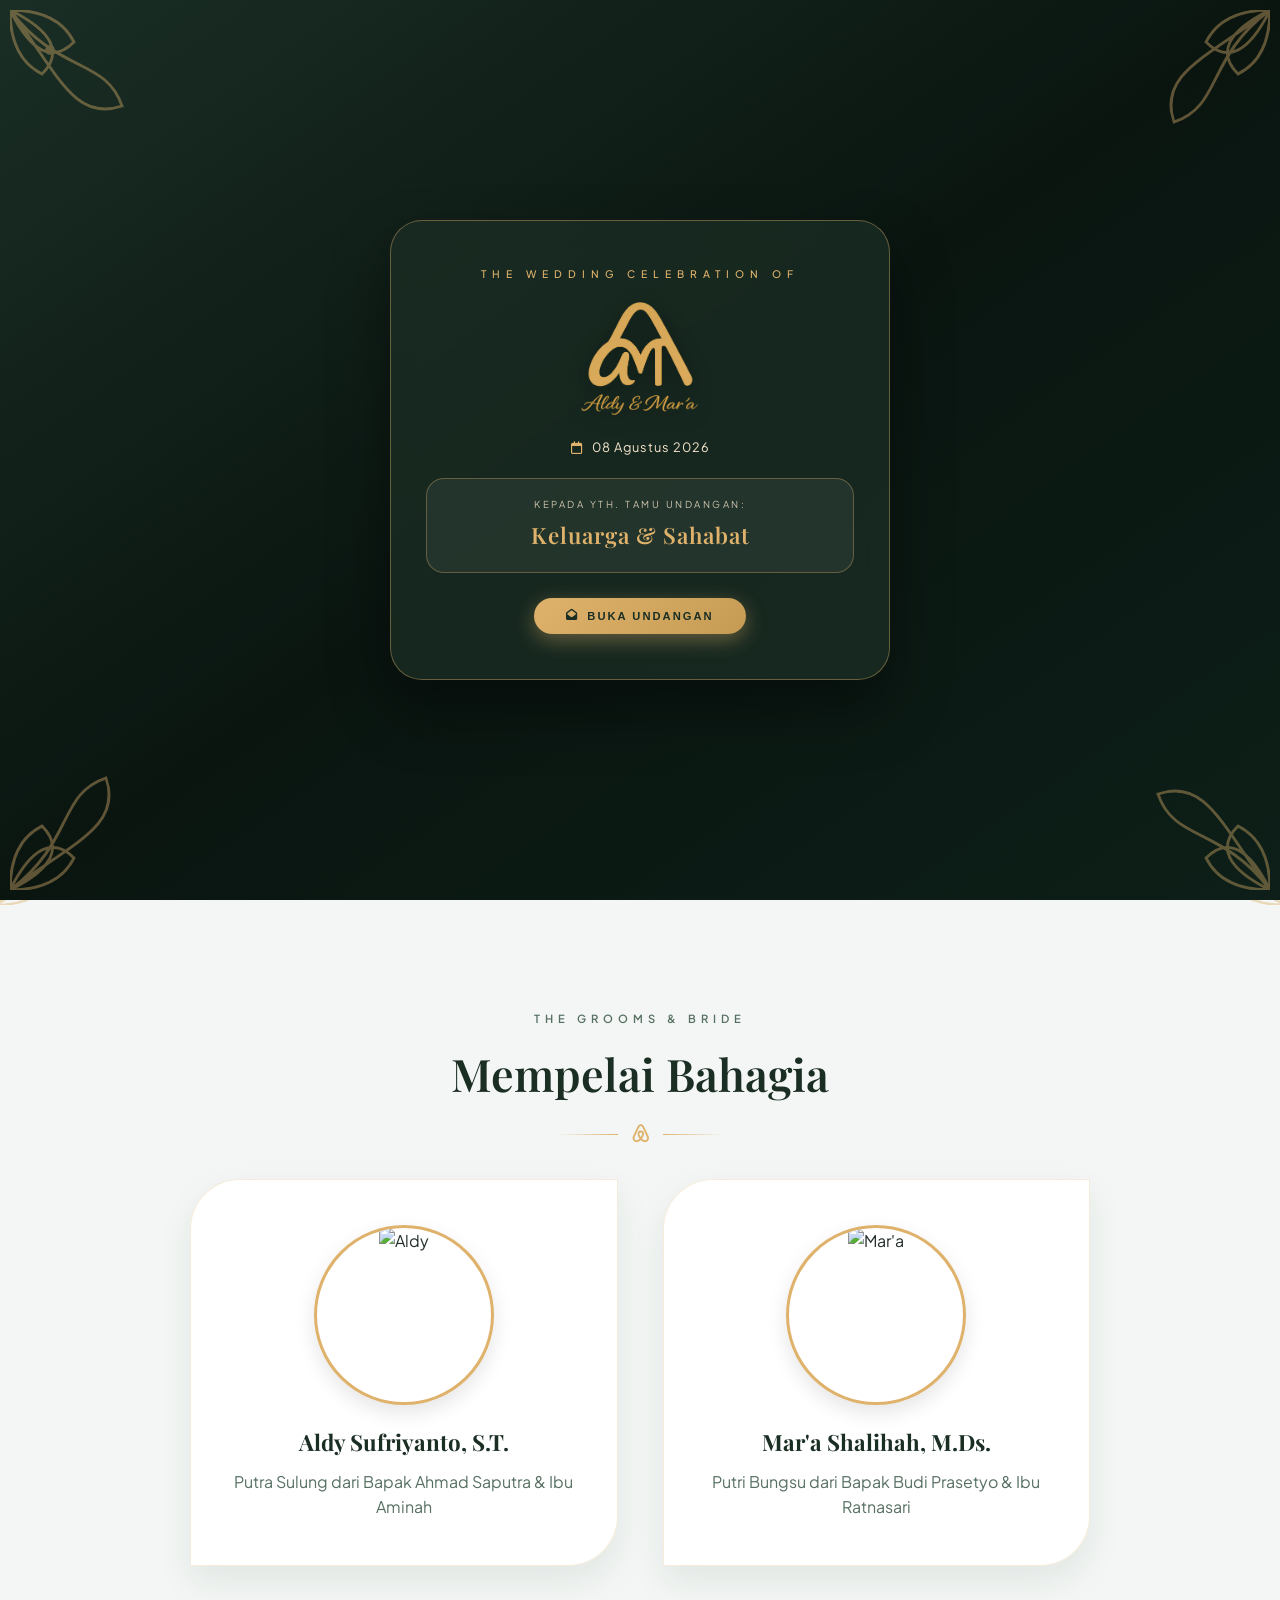
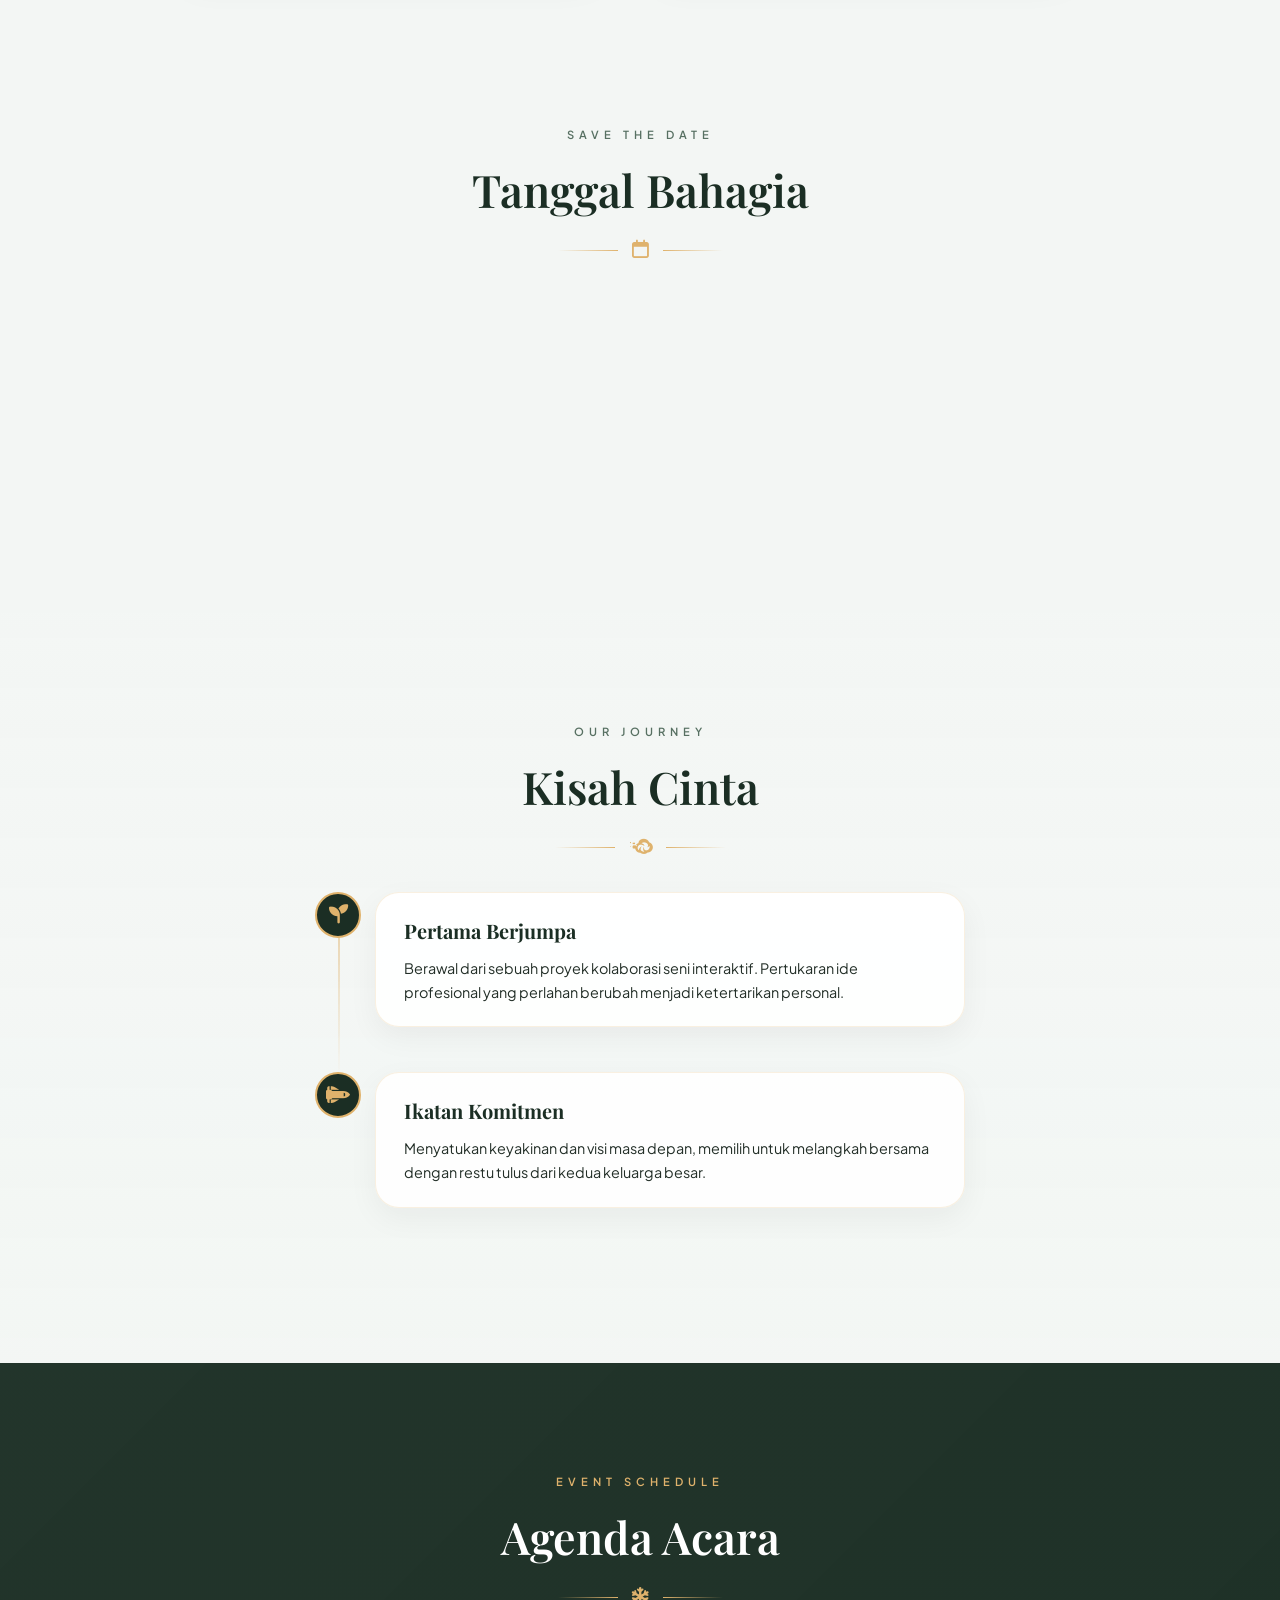
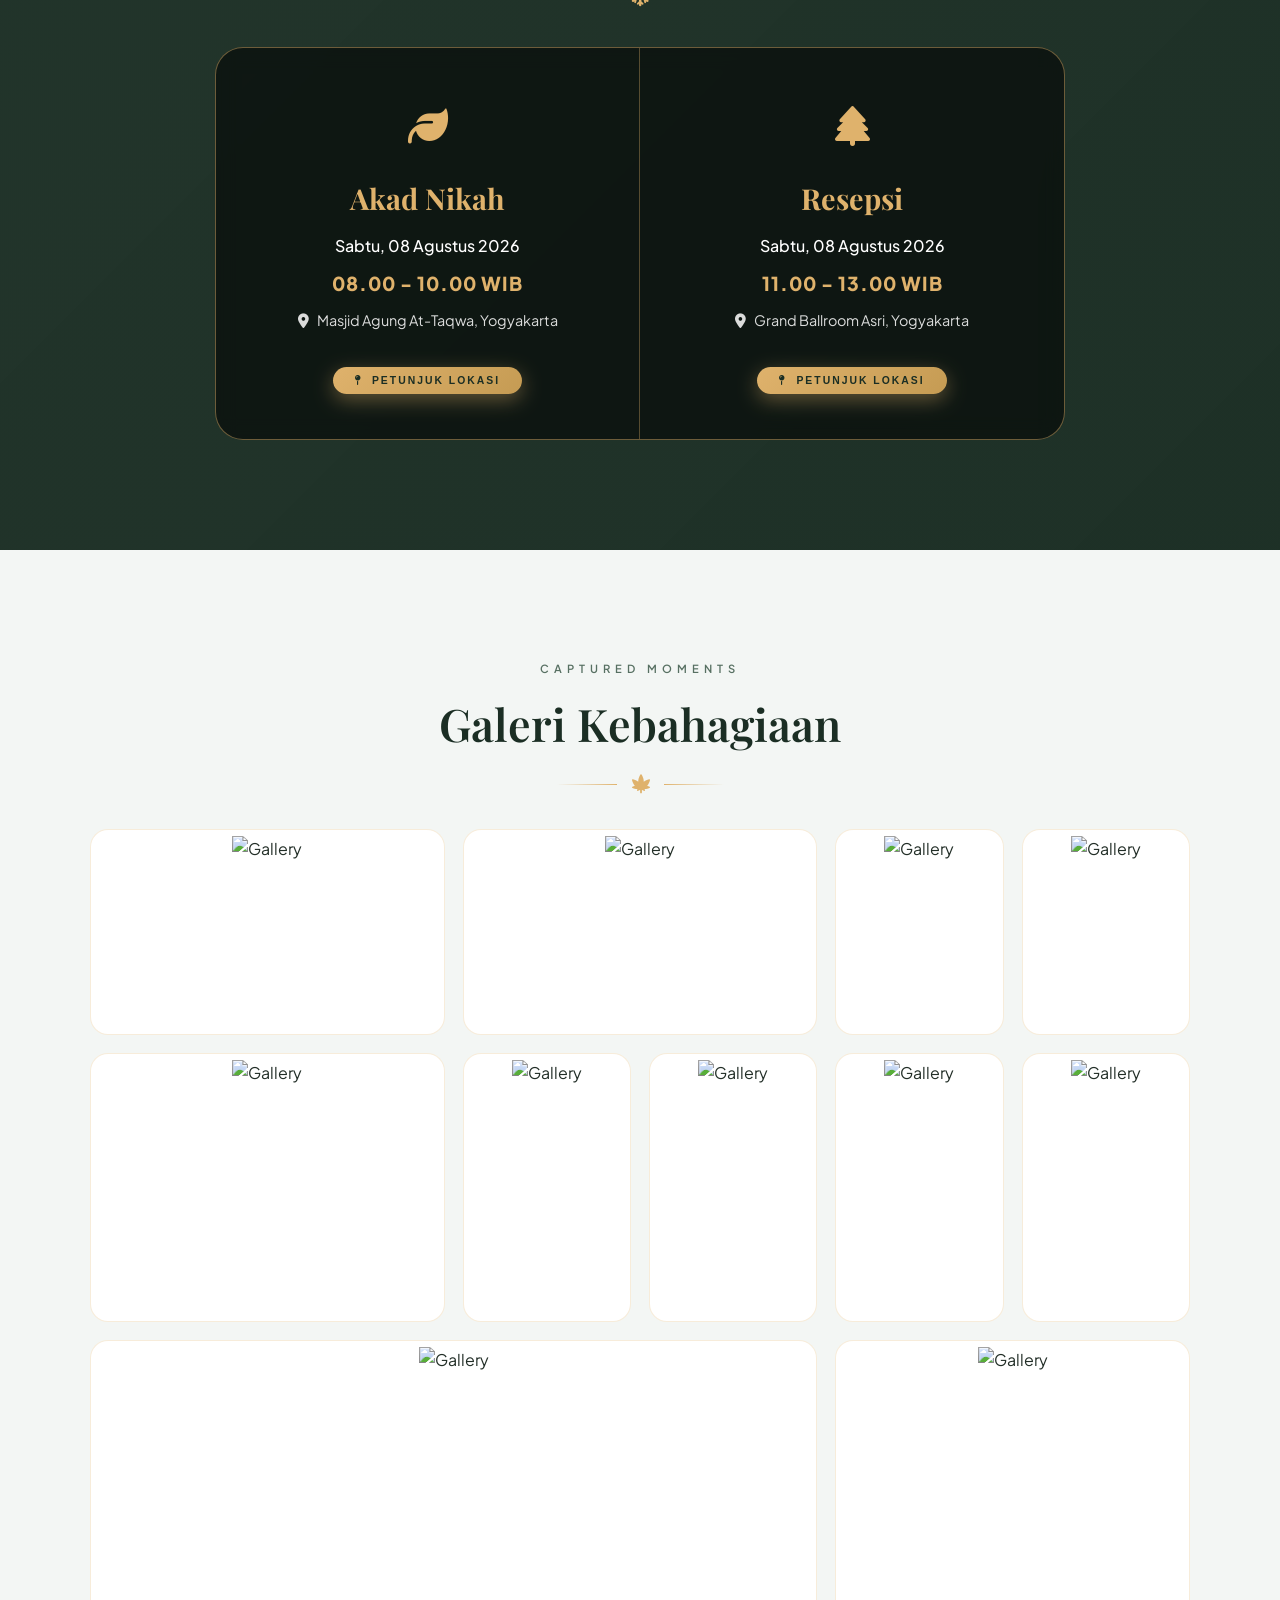
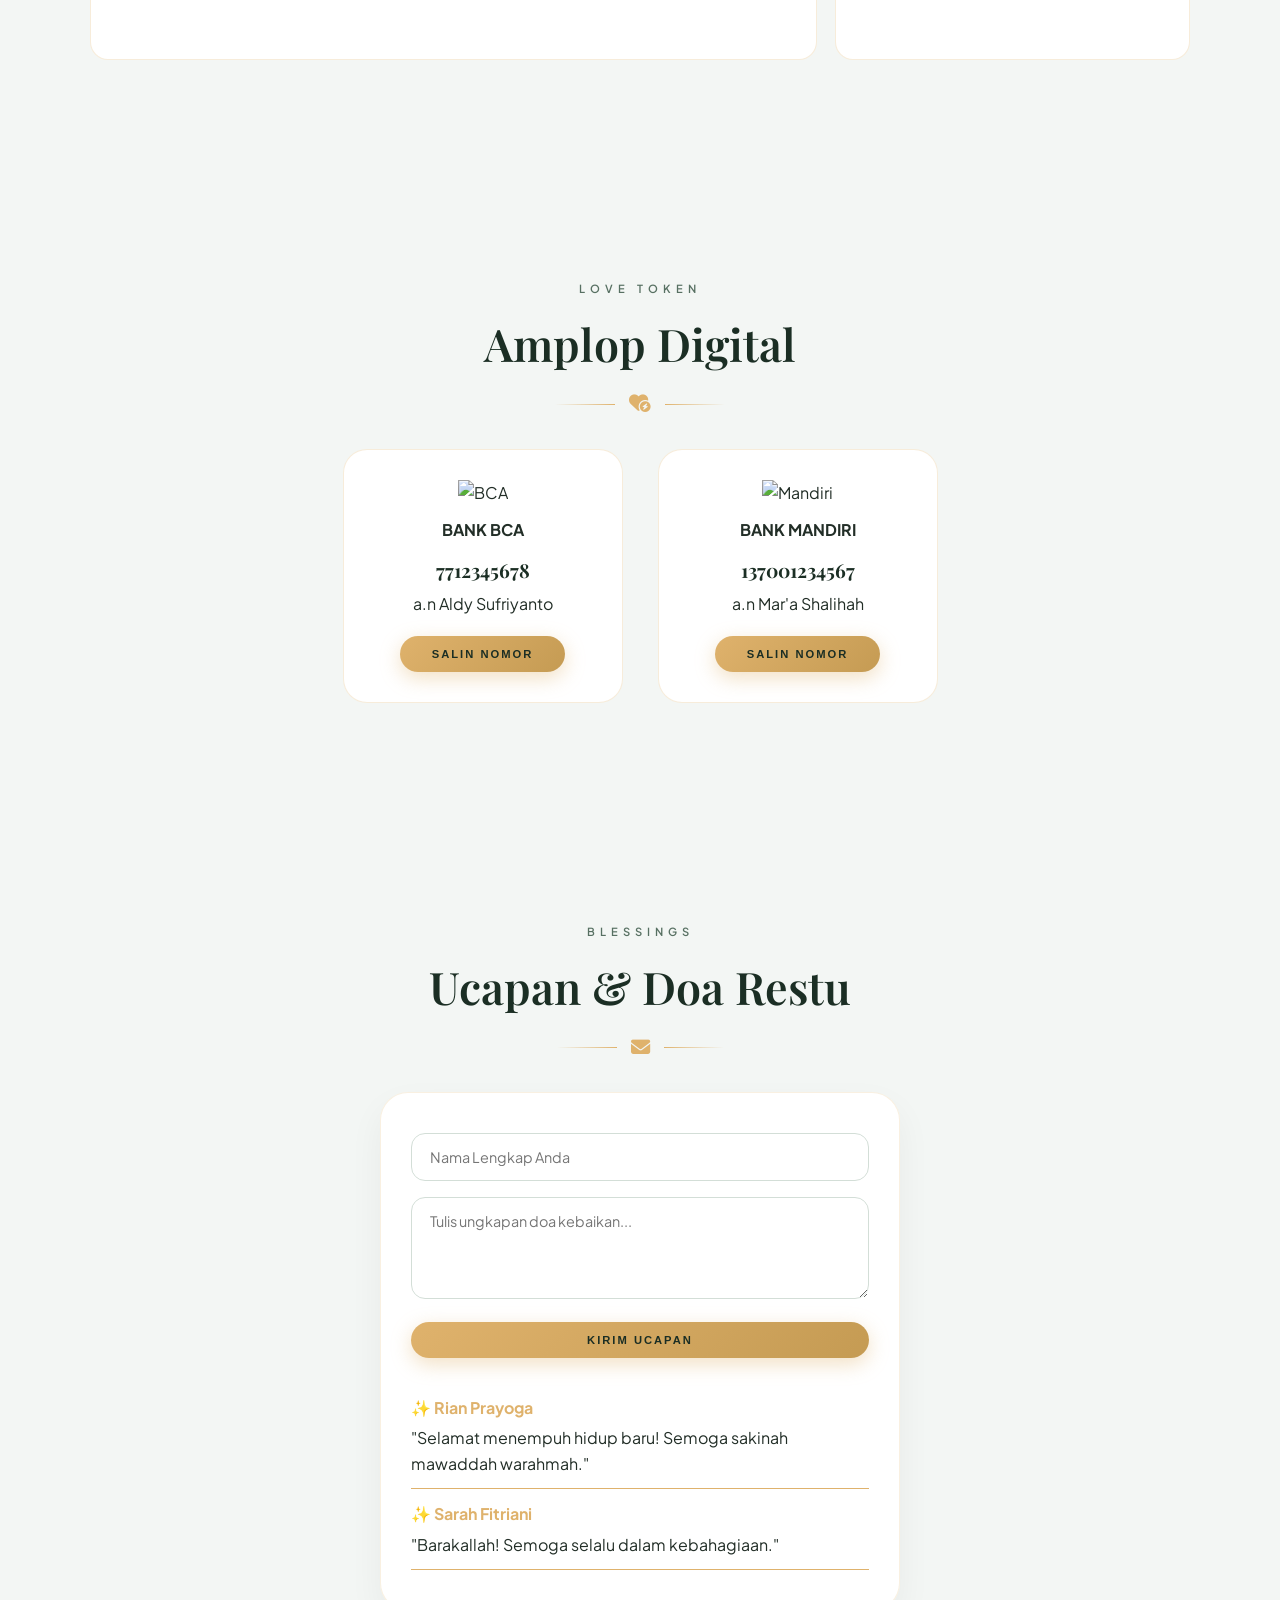
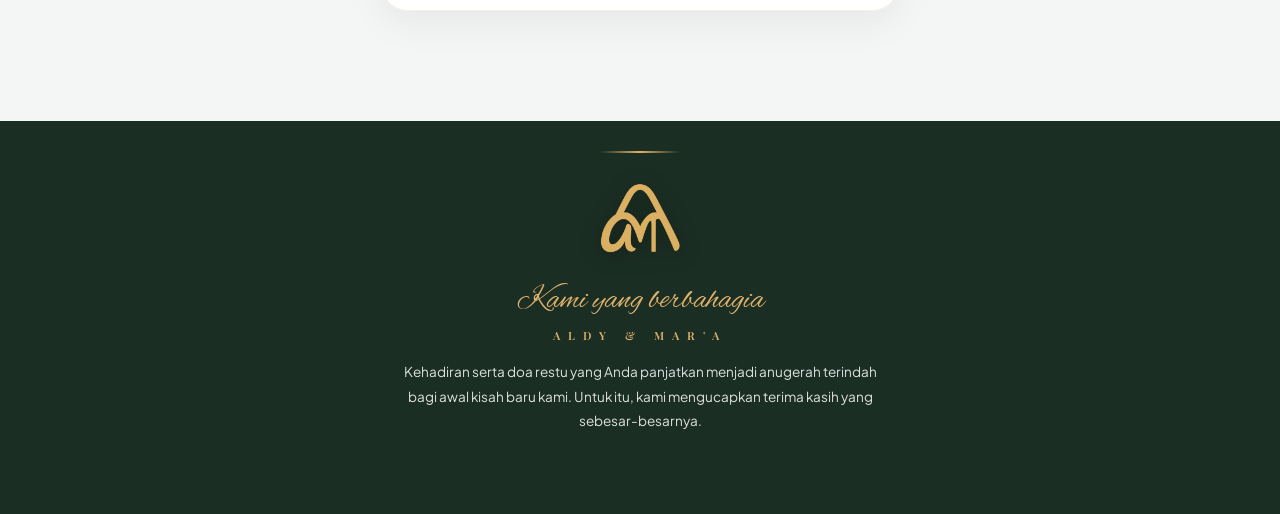
==== index copy.html @ d82b741b "update preloader" ====
<!DOCTYPE html>
<html lang="id">

<head>
    <meta charset="UTF-8">
    <meta name="viewport" content="width=device-width, initial-scale=1.0, viewport-fit=cover">
    <title>The Wedding of Aldy & Mar'a</title>

    <link rel="preconnect" href="https://fonts.googleapis.com">
    <link rel="preconnect" href="https://fonts.gstatic.com" crossorigin>
    <link
        href="https://fonts.googleapis.com/css2?family=Alex+Brush&family=Plus+Jakarta+Sans:wght@300;400;500;600;700&family=Playfair+Display:ital,wght@0,400;0,500;0,600;0,700;1,400&display=swap"
        rel="stylesheet">

    <link rel="stylesheet" href="https://cdnjs.cloudflare.com/ajax/libs/font-awesome/6.4.0/css/all.min.css">
    <link href="https://unpkg.com/aos@2.3.1/dist/aos.css" rel="stylesheet">

    <link href="./styles.css" rel="stylesheet">
</head>

<body class="locked">
    <div id="scrollBar"></div>

    <!-- Floral Corners -->
    <svg class="floral-corner fc-top-left" viewBox="0 0 100 100" fill="none">
        <path d="M0,0 Q30,0 40,20 Q20,40 0,0 M0,0 Q0,30 20,40 Q40,20 0,0 M0,0 C30,40 60,30 70,60 C40,70 30,40 0,0" stroke="#dfb26c" stroke-width="1.5" fill="none"/>
        <circle cx="25" cy="25" r="3" fill="#dfb26c"/>
    </svg>
    <svg class="floral-corner fc-top-right" viewBox="0 0 100 100" fill="none">
        <path d="M0,0 Q30,0 40,20 Q20,40 0,0 M0,0 Q0,30 20,40 Q40,20 0,0 M0,0 C30,40 60,30 70,60 C40,70 30,40 0,0" stroke="#dfb26c" stroke-width="1.5" fill="none"/>
    </svg>
    <svg class="floral-corner fc-bottom-left" viewBox="0 0 100 100" fill="none">
        <path d="M0,0 Q30,0 40,20 Q20,40 0,0 M0,0 Q0,30 20,40 Q40,20 0,0 M0,0 C30,40 60,30 70,60 C40,70 30,40 0,0" stroke="#dfb26c" stroke-width="1.5" fill="none"/>
    </svg>
    <svg class="floral-corner fc-bottom-right" viewBox="0 0 100 100" fill="none">
        <path d="M0,0 Q30,0 40,20 Q20,40 0,0 M0,0 Q0,30 20,40 Q40,20 0,0 M0,0 C30,40 60,30 70,60 C40,70 30,40 0,0" stroke="#dfb26c" stroke-width="1.5" fill="none"/>
    </svg>

    <!-- Kupu-kupu terbang - DIPERBANYAK -->
    <div class="butterfly-container">
        <div class="butterfly"><div class="wing wing-left"></div><div class="wing wing-right"></div></div>
    </div>
    <div class="butterfly-container bf-variant-2">
        <div class="butterfly"><div class="wing wing-left"></div><div class="wing wing-right"></div></div>
    </div>
    <div class="butterfly-container bf-variant-3">
        <div class="butterfly"><div class="wing wing-left"></div><div class="wing wing-right"></div></div>
    </div>
    <div class="butterfly-container bf-variant-4">
        <div class="butterfly"><div class="wing wing-left"></div><div class="wing wing-right"></div></div>
    </div>
    <div class="butterfly-container bf-variant-5">
        <div class="butterfly"><div class="wing wing-left"></div><div class="wing wing-right"></div></div>
    </div>
    <div class="butterfly-container bf-variant-6">
        <div class="butterfly"><div class="wing wing-left"></div><div class="wing wing-right"></div></div>
    </div>
    <div class="butterfly-container bf-variant-7">
        <div class="butterfly"><div class="wing wing-left"></div><div class="wing wing-right"></div></div>
    </div>
    <div class="butterfly-container bf-variant-8">
        <div class="butterfly"><div class="wing wing-left"></div><div class="wing wing-right"></div></div>
    </div>

    <!-- COVER -->
        <!-- COVER UNDANGAN -->
    <div class="cover-wrapper" id="siteCover">
        <!-- Ornamen sudut -->
        <svg class="floral-corner-cover fc-cover-top-left" viewBox="0 0 100 100" fill="none">
            <path d="M0,0 Q30,0 40,20 Q20,40 0,0 M0,0 Q0,30 20,40 Q40,20 0,0 M0,0 C30,40 60,30 70,60 C40,70 30,40 0,0" stroke="#dfb26c" stroke-width="1.8" fill="none"/>
            <circle cx="25" cy="25" r="3" fill="#dfb26c"/>
        </svg>
        <svg class="floral-corner-cover fc-cover-top-right" viewBox="0 0 100 100" fill="none">
            <path d="M0,0 Q30,0 40,20 Q20,40 0,0 M0,0 Q0,30 20,40 Q40,20 0,0 M0,0 C30,40 60,30 70,60 C40,70 30,40 0,0" stroke="#dfb26c" stroke-width="1.8" fill="none"/>
        </svg>
        <svg class="floral-corner-cover fc-cover-bottom-left" viewBox="0 0 100 100" fill="none">
            <path d="M0,0 Q30,0 40,20 Q20,40 0,0 M0,0 Q0,30 20,40 Q40,20 0,0 M0,0 C30,40 60,30 70,60 C40,70 30,40 0,0" stroke="#dfb26c" stroke-width="1.8" fill="none"/>
        </svg>
        <svg class="floral-corner-cover fc-cover-bottom-right" viewBox="0 0 100 100" fill="none">
            <path d="M0,0 Q30,0 40,20 Q20,40 0,0 M0,0 Q0,30 20,40 Q40,20 0,0 M0,0 C30,40 60,30 70,60 C40,70 30,40 0,0" stroke="#dfb26c" stroke-width="1.8" fill="none"/>
        </svg>

        <div class="cover-inner">
            <div class="shooting-stars" id="shootingStars"></div>
            
            <div class="cover-label">The Wedding Celebration Of</div>
            
            <!-- LOGO -->
            <div class="cover-logo">
                <img src="./logo-name.png" alt="Logo" onerror="this.style.display='none'">
            </div>
            
            <div class="cover-date-info">
                <span><i class="fa-regular fa-calendar"></i> 08 Agustus 2026</span>
            </div>
            
            <div class="guest-box">
                <div class="guest-label">Kepada Yth. Tamu Undangan:</div>
                <div class="guest-name" id="lblNamaTamu">Nama Tamu</div>
            </div>
            
            <button class="btn-luxury" onclick="openInvitation()">
                <i class="fa-solid fa-envelope-open"></i> Buka Undangan
            </button>
        </div>
    </div>

    <!-- Audio & Scroll -->
    <audio id="bgAudioLoop" loop><source src="./song2.mp3" type="audio/mpeg"></audio>
    <div class="audio-player-widget" id="audioBtn" onclick="toggleAudioState()"><i class="fa-solid fa-play"></i></div>
    <div class="scroll-top-btn" id="scrollToTopBtn" onclick="window.scrollTo({ top: 0, behavior: 'smooth' })"><i class="fa-solid fa-arrow-up"></i></div>

    <!-- Sticky Nav -->
    <div class="sticky-nav" id="stickyNav">
        <button class="nav-btn" onclick="scrollToSection('.section-couple')"><i class="fa-solid fa-heart"></i> <span>Mempelai</span></button>
        <button class="nav-btn" onclick="scrollToSection('.section-event')"><i class="fa-solid fa-calendar"></i> <span>Acara</span></button>
        <button class="nav-btn" onclick="scrollToSection('.editorial-gallery')"><i class="fa-solid fa-camera"></i> <span>Galeri</span></button>
        <button class="nav-btn" onclick="scrollToSection('.flex-kado')"><i class="fa-solid fa-gift"></i> <span>Hadiah</span></button>
        <button class="nav-btn" onclick="scrollToSection('.input-group')"><i class="fa-solid fa-comment"></i> <span>Ucapan</span></button>
    </div>

    <!-- INTRO SECTION -->
    <section class="section-intro">
        <i class="fa-solid fa-leaf botanical-leaf-float" style="top: 15%; left: 5%;"></i>
        <i class="fa-solid fa-seedling botanical-leaf-float" style="top: 70%; right: 8%; animation-delay: 3s;"></i>
        <div class="section-content-wrap">
            <p class="heading-sub" style="color: var(--gold-light);">بِسْمِ اللَّهِ الرَّحْمَٰنِ الرَّحِيمِ</p>
            <h2 class="heading-title" style="font-family: 'Alex Brush', cursive; font-size: clamp(3rem, 8vw, 4.8rem); color: var(--gold-luxury);">Aldy & Mar'a</h2>
            <div class="botanical-divider" style="margin: 25px auto;">
                <img src="./logo.png" alt="Logo" style="width: 35px; height: auto; display: inline-block;">
            </div>
            <p>
                <i class="fa-solid fa-quote-left" style="color: var(--gold-luxury); margin-right: 8px;"></i>
                Dan di antara tanda-tanda (kebesaran)-Nya ialah Dia menciptakan pasangan-pasangan untukmu dari jenismu sendiri, agar kamu cenderung dan merasa tenteram kepadanya.
                <i class="fa-solid fa-quote-right" style="color: var(--gold-luxury); margin-left: 8px;"></i><br>
                <span style="display: inline-block; margin-top: 8px;">— QS. Ar-Rum: 21 —</span>
            </p>
        </div>
    </section>

    <!-- COUPLE SECTION -->
    <section class="section-couple" id="sectionCouple">
        <div class="section-content-wrap">
            <p class="heading-sub">The Grooms & Bride</p>
            <h2 class="heading-title">Mempelai Bahagia</h2>
            <div class="botanical-divider"><i class="fa-solid fab fa-airbnb"></i></div>
            <div class="couple-container">
                <div class="couple-profile">
                    <div class="img-mask"><img src="https://images.unsplash.com/photo-1507003211169-0a1dd7228f2d?w=400&h=400&fit=crop" alt="Aldy"></div>
                    <h3>Aldy Sufriyanto, S.T.</h3>
                    <p style="color: var(--sage-muted);">Putra Sulung dari Bapak Ahmad Saputra & Ibu Aminah</p>
                </div>
                <div class="couple-profile">
                    <div class="img-mask"><img src="https://images.unsplash.com/photo-1494790108377-be9c29b29330?w=400&h=400&fit=crop" alt="Mar'a"></div>
                    <h3>Mar'a Shalihah, M.Ds.</h3>
                    <p style="color: var(--sage-muted);">Putri Bungsu dari Bapak Budi Prasetyo & Ibu Ratnasari</p>
                </div>
            </div>
        </div>
    </section>

    <!-- COUNTDOWN WITH SAVE THE DATE -->
    <div class="countdown-wrapper">
        <p class="heading-sub">Save The Date</p>
        <h2 class="heading-title">Tanggal Bahagia</h2>
        <div class="botanical-divider"><i class="fa-regular fa-calendar"></i></div>
        <div class="countdown-banner" data-aos="zoom-in">
            <div class="cd-item"><h4 id="dHari">00</h4><p>HARI</p></div>
            <div class="cd-item"><h4 id="dJam">00</h4><p>JAM</p></div>
            <div class="cd-item"><h4 id="dMenit">00</h4><p>MENIT</p></div>
            <div class="cd-item"><h4 id="dDetik">00</h4><p>DETIK</p></div>
        </div>
        <button class="btn-luxury btn-google-calendar" onclick="addToGoogleCalendar()" data-aos="fade-up">
            <i class="fa-brands fa-google"></i> Simpan ke Google Calendar
        </button>
    </div>

    <!-- STORY SECTION -->
    <section class="section-story">
        <div class="section-content-wrap">
            <p class="heading-sub">Our Journey</p>
            <h2 class="heading-title">Kisah Cinta</h2>
            <div class="botanical-divider"><i class="fa-solid fab fa-cloudversify"></i></div>
            <div class="story-vertical">
                <div class="story-node">
                    <div class="year-badge"><i class="fa-solid fa-seedling"></i></div>
                    <div class="story-content">
                        <h4>Pertama Berjumpa</h4>
                        <p>Berawal dari sebuah proyek kolaborasi seni interaktif. Pertukaran ide profesional yang perlahan berubah menjadi ketertarikan personal.</p>
                    </div>
                </div>
                <div class="story-node">
                    <div class="year-badge"><i class="fa-solid fa-shuttle-space"></i></div>
                    <div class="story-content">
                        <h4>Ikatan Komitmen</h4>
                        <p>Menyatukan keyakinan dan visi masa depan, memilih untuk melangkah bersama dengan restu tulus dari kedua keluarga besar.</p>
                    </div>
                </div>
            </div>
        </div>
    </section>

    <!-- EVENT SECTION -->
    <section class="section-event" id="sectionEvent">
        <div class="section-content-wrap">
            <p class="heading-sub">Event Schedule</p>
            <h2 class="heading-title">Agenda Acara</h2>
            <div class="botanical-divider"><i class="fa-solid fa-snowflake"></i></div>
            <div class="event-panel">
                <div class="event-card">
                    <div class="event-icon"><i class="fa-solid fa-leaf"></i></div>
                    <h3>Akad Nikah</h3>
                    <p class="event-date">Sabtu, 08 Agustus 2026</p>
                    <p class="event-time">08.00 - 10.00 WIB</p>
                    <p class="event-location"><i class="fa-solid fa-location-dot" style="margin-right: 6px;"></i> Masjid Agung At-Taqwa, Yogyakarta</p>
                    <button class="btn-luxury event-btn" onclick="window.open('https://maps.google.com')"><i class="fa-solid fa-map-pin"></i> Petunjuk Lokasi</button>
                </div>
                <div class="event-card">
                    <div class="event-icon"><i class="fa-solid fa-tree"></i></div>
                    <h3>Resepsi</h3>
                    <p class="event-date">Sabtu, 08 Agustus 2026</p>
                    <p class="event-time">11.00 - 13.00 WIB</p>
                    <p class="event-location"><i class="fa-solid fa-location-dot" style="margin-right: 6px;"></i> Grand Ballroom Asri, Yogyakarta</p>
                    <button class="btn-luxury event-btn" onclick="window.open('https://maps.google.com')"><i class="fa-solid fa-map-pin"></i> Petunjuk Lokasi</button>
                </div>
            </div>
        </div>
    </section>

    <!-- GALLERY SECTION -->
    <section>
        <div class="section-content-wrap">
            <p class="heading-sub">Captured Moments</p>
            <h2 class="heading-title">Galeri Kebahagiaan</h2>
            <div class="botanical-divider"><i class="fa-solid fa-cannabis"></i></div>
            <div class="editorial-gallery">
                <div class="gallery-box gb-1" onclick="openLightbox(this.querySelector('img').src)"><div class="gallery-inner"><img loading="lazy" src="https://images.unsplash.com/photo-1519741497674-611481863552?w=800&h=600&fit=crop" alt="Gallery"></div></div>
                <div class="gallery-box gb-2" onclick="openLightbox(this.querySelector('img').src)"><div class="gallery-inner"><img loading="lazy" src="https://images.unsplash.com/photo-1511285560929-80b456fea0bc?w=800&h=600&fit=crop" alt="Gallery"></div></div>
                <div class="gallery-box gb-3" onclick="openLightbox(this.querySelector('img').src)"><div class="gallery-inner"><img loading="lazy" src="https://images.unsplash.com/photo-1465495976277-4387d4b0b4c6?w=800&h=600&fit=crop" alt="Gallery"></div></div>
                <div class="gallery-box gb-4" onclick="openLightbox(this.querySelector('img').src)"><div class="gallery-inner"><img loading="lazy" src="https://images.unsplash.com/photo-1519225421980-715cb0215aed?w=800&h=600&fit=crop" alt="Gallery"></div></div>
                <div class="gallery-box gb-5" onclick="openLightbox(this.querySelector('img').src)"><div class="gallery-inner"><img loading="lazy" src="https://images.unsplash.com/photo-1515934751635-c81c6bc9a2d8?w=800&h=600&fit=crop" alt="Gallery"></div></div>
                <div class="gallery-box gb-6" onclick="openLightbox(this.querySelector('img').src)"><div class="gallery-inner"><img loading="lazy" src="https://images.unsplash.com/photo-1606800052052-a08af7148866?w=800&h=600&fit=crop" alt="Gallery"></div></div>
                <div class="gallery-box gb-7" onclick="openLightbox(this.querySelector('img').src)"><div class="gallery-inner"><img loading="lazy" src="https://images.unsplash.com/photo-1546032996-6df5b30833a7?w=800&h=600&fit=crop" alt="Gallery"></div></div>
                <div class="gallery-box gb-8" onclick="openLightbox(this.querySelector('img').src)"><div class="gallery-inner"><img loading="lazy" src="https://images.unsplash.com/photo-1511285560929-80b456fea0bc?w=800&h=600&fit=crop" alt="Gallery"></div></div>
                <div class="gallery-box gb-9" onclick="openLightbox(this.querySelector('img').src)"><div class="gallery-inner"><img loading="lazy" src="https://images.unsplash.com/photo-1519741497674-611481863552?w=800&h=600&fit=crop" alt="Gallery"></div></div>
                <div class="gallery-box gb-10" onclick="openLightbox(this.querySelector('img').src)"><div class="gallery-inner"><img loading="lazy" src="https://images.unsplash.com/photo-1465495976277-4387d4b0b4c6?w=1200&h=500&fit=crop" alt="Gallery"></div></div>
                <div class="gallery-box gb-11" onclick="openLightbox(this.querySelector('img').src)"><div class="gallery-inner"><img loading="lazy" src="https://images.unsplash.com/photo-1519225421980-715cb0215aed?w=800&h=600&fit=crop" alt="Gallery"></div></div>
            </div>
        </div>
    </section>

    <!-- GIFT SECTION -->
    <section>
        <div class="section-content-wrap">
            <p class="heading-sub">Love Token</p>
            <h2 class="heading-title">Amplop Digital</h2>
            <div class="botanical-divider"><i class="fa-solid fa-heart-circle-bolt"></i></div>
            <div class="flex-kado">
                <div class="card-kado">
                    <img src="https://upload.wikimedia.org/wikipedia/commons/5/5c/Bank_Central_Asia.svg" alt="BCA" style="width: 80px;">
                    <p style="font-weight: 700; margin: 12px 0;">BANK BCA</p>
                    <h3 style="font-family: 'Playfair Display', serif; color: var(--emerald-dark); font-size: 1.2rem;" id="bcaNo">7712345678</h3>
                    <p style="margin: 5px 0;">a.n Aldy Sufriyanto</p>
                    <button class="btn-luxury" style="margin-top: 15px;" onclick="salinTeks('bcaNo')">Salin Nomor</button>
                </div>
                <div class="card-kado">
                    <img src="https://upload.wikimedia.org/wikipedia/commons/a/ad/Bank_Mandiri_logo_2016.svg" alt="Mandiri" style="width: 90px;">
                    <p style="font-weight: 700; margin: 12px 0;">BANK MANDIRI</p>
                    <h3 style="font-family: 'Playfair Display', serif; color: var(--emerald-dark); font-size: 1.2rem;" id="mandiriNo">137001234567</h3>
                    <p style="margin: 5px 0;">a.n Mar'a Shalihah</p>
                    <button class="btn-luxury" style="margin-top: 15px;" onclick="salinTeks('mandiriNo')">Salin Nomor</button>
                </div>
            </div>
        </div>
    </section>

    <!-- RSVP SECTION -->
    <section>
        <div class="section-content-wrap">
            <p class="heading-sub">Blessings</p>
            <h2 class="heading-title">Ucapan & Doa Restu</h2>
            <div class="botanical-divider"><i class="fa-solid far fa-envelope"></i></div>
            <div class="input-group">
                <form onsubmit="prosesKirimDoa(event)">
                    <input type="text" id="guestNameInput" class="field-custom" placeholder="Nama Lengkap Anda" required>
                    <textarea id="guestWishInput" class="field-custom" rows="4" placeholder="Tulis ungkapan doa kebaikan..." required></textarea>
                    <button type="submit" class="btn-luxury" style="width:100%; justify-content:center;">Kirim Ucapan</button>
                </form>
                <div id="boxDisplayUcapan" style="margin-top: 25px; text-align: left; max-height: 250px; overflow-y: auto;"></div>
            </div>
        </div>
    </section>

    <!-- FOOTER - DIPERBAIKI -->
    <footer>
        <div class="cover-logo">
            <img src="./logo.png" alt="Logo" style="width: 80px; height: auto; margin-bottom: 15px;">
        </div>
        <div class="footer-names">Kami yang berbahagia</div>
        <div class="logo-subtext">Aldy & Mar'a</div>

        <div class="footer-thanks">
            Kehadiran serta doa restu yang Anda panjatkan menjadi anugerah terindah bagi awal kisah baru kami. Untuk itu, kami mengucapkan terima kasih yang sebesar-besarnya.
        </div>
    </footer>

    <script src="https://unpkg.com/aos@2.3.1/dist/aos.js"></script>
    <script>
        // Fungsi untuk Google Calendar
        function addToGoogleCalendar() {
            const startDate = new Date(2026, 7, 8, 8, 0); // 8 Agustus 2026, 08:00
            const endDate = new Date(2026, 7, 8, 13, 0); // 13:00
            
            const formatDate = (date) => {
                return date.toISOString().replace(/-|:|\.\d+/g, '');
            };
            
            const start = formatDate(startDate);
            const end = formatDate(endDate);
            
            const event = {
                text: "Pernikahan Aldy & Mar'a",
                dates: `${start}/${end}`,
                details: "Dengan hormat, kami mengundang Bapak/Ibu/Saudara/i untuk menghadiri acara pernikahan kami.",
                location: "Masjid Agung At-Taqwa & Grand Ballroom Asri, Yogyakarta",
                ctz: "Asia/Jakarta"
            };
            
            const url = `https://calendar.google.com/calendar/render?action=TEMPLATE&text=${encodeURIComponent(event.text)}&dates=${event.dates}&details=${encodeURIComponent(event.details)}&location=${encodeURIComponent(event.location)}&ctz=${event.ctz}`;
            
            window.open(url, '_blank');
        }

        function dapatkanParameterNama() {
            const params = new URLSearchParams(window.location.search);
            let nama = params.get('to');
            if (!nama) nama = "Keluarga & Sahabat";
            else nama = decodeURIComponent(nama);
            document.getElementById('lblNamaTamu').innerText = nama;
        }

        function openInvitation() {
            document.getElementById('siteCover').classList.add('hidden');
            document.body.classList.remove('locked');
            const audio = document.getElementById('bgAudioLoop');
            audio.play().catch(e => console.log('Audio perlu interaksi'));
            document.getElementById('audioBtn').style.display = 'flex';
            setTimeout(() => {
                AOS.init({ duration: 800, once: false, mirror: true });
                window.addEventListener('scroll', updateProgressBar);
                window.addEventListener('scroll', handleSmartNavVisibility);
                window.addEventListener('scroll', handleScrollToTopVisibility);
                window.addEventListener('scroll', handleScrollFlowerDynamics);
            }, 100);
        }

        function updateProgressBar() {
            const winScroll = document.body.scrollTop || document.documentElement.scrollTop;
            const height = document.documentElement.scrollHeight - document.documentElement.clientHeight;
            document.getElementById("scrollBar").style.width = (winScroll / height) * 100 + "%";
        }

        function handleSmartNavVisibility() {
            const nav = document.getElementById('stickyNav');
            const section = document.querySelector('.section-couple');
            if (section && window.scrollY + 100 >= section.offsetTop) nav.classList.add('visible');
            else nav.classList.remove('visible');
        }

        function handleScrollToTopVisibility() {
            const btn = document.getElementById('scrollToTopBtn');
            btn.style.display = window.scrollY > 500 ? 'flex' : 'none';
        }

        let tick = false;
        function handleScrollFlowerDynamics() {
            if (!tick) {
                window.requestAnimationFrame(() => {
                    const percent = window.scrollY / (document.documentElement.scrollHeight - window.innerHeight);
                    document.documentElement.style.setProperty('--scroll-rot', (percent * 140) + 'deg');
                    document.documentElement.style.setProperty('--scroll-scale', 1 + Math.sin(percent * Math.PI) * 0.15);
                    document.documentElement.style.setProperty('--scroll-opac', 0.45 - (Math.sin(percent * Math.PI) * 0.2));
                    tick = false;
                });
                tick = true;
            }
        }

        let audioAktif = true;
        function toggleAudioState() {
            const audio = document.getElementById('bgAudioLoop');
            const icon = document.querySelector('#audioBtn i');
            if (audioAktif) { audio.pause(); icon.className = 'fa-solid fa-pause'; }
            else { audio.play(); icon.className = 'fa-solid fa-play'; }
            audioAktif = !audioAktif;
        }

        const targetDate = new Date("Aug 8, 2026 08:00:00").getTime();
        setInterval(() => {
            const diff = targetDate - new Date().getTime();
            if (diff > 0) {
                document.getElementById("dHari").innerText = Math.floor(diff / 86400000);
                document.getElementById("dJam").innerText = Math.floor((diff % 86400000) / 3600000);
                document.getElementById("dMenit").innerText = Math.floor((diff % 3600000) / 60000);
                document.getElementById("dDetik").innerText = Math.floor((diff % 60000) / 1000);
            }
        }, 1000);

        function salinTeks(id) {
            const teks = document.getElementById(id).innerText;
            navigator.clipboard.writeText(teks).then(() => alert("Nomor " + teks + " disalin!"));
        }

        function prosesKirimDoa(e) {
            e.preventDefault();
            const nama = document.getElementById('guestNameInput').value.trim();
            const pesan = document.getElementById('guestWishInput').value.trim();
            if (!nama || !pesan) return alert("Lengkapi nama dan ucapan!");
            let data = localStorage.getItem('wishes');
            data = data ? JSON.parse(data) : [];
            data.unshift({ nama, pesan, waktu: new Date().toLocaleString() });
            localStorage.setItem('wishes', JSON.stringify(data));
            document.getElementById('guestNameInput').value = '';
            document.getElementById('guestWishInput').value = '';
            tampilkanUcapan();
            alert("Terima kasih atas doanya! 🙏");
        }

        function tampilkanUcapan() {
            const container = document.getElementById('boxDisplayUcapan');
            let data = localStorage.getItem('wishes');
            data = data ? JSON.parse(data) : [
                { nama: "Rian Prayoga", pesan: "Selamat menempuh hidup baru! Semoga sakinah mawaddah warahmah." },
                { nama: "Sarah Fitriani", pesan: "Barakallah! Semoga selalu dalam kebahagiaan." }
            ];
            if (!data.length) { container.innerHTML = '<p style="text-align:center;">Belum ada ucapan.</p>'; return; }
            container.innerHTML = data.map(u => `<div style="padding: 12px 0; border-bottom: 1px solid #dfb26c;"><strong style="color:#dfb26c;">✨ ${escapeHtml(u.nama)}</strong><p style="margin-top:5px;">"${escapeHtml(u.pesan)}"</p>${u.waktu ? `<small style="opacity:0.5;">${u.waktu}</small>` : ''}</div>`).join('');
        }

        function escapeHtml(str) { return str.replace(/[&<>]/g, m => ({ '&': '&amp;', '<': '&lt;', '>': '&gt;' }[m])); }
        function openLightbox(src) {
            const modal = document.createElement('div');
            modal.className = 'lightbox-modal';
            modal.innerHTML = `<span class="lightbox-close">&times;</span><img src="${src}">`;
            document.body.appendChild(modal);
            setTimeout(() => modal.classList.add('active'), 10);
            modal.onclick = (e) => { if (e.target === modal || e.target.className === 'lightbox-close') { modal.classList.remove('active'); setTimeout(() => modal.remove(), 300); } };
        }
        function scrollToSection(selector) { document.querySelector(selector).scrollIntoView({ behavior: 'smooth' }); }
        function createShootingStars() {
            const container = document.getElementById('shootingStars');
            if (!container) return;
            for (let i = 0; i < 20; i++) {
                const star = document.createElement('div');
                star.className = 'star';
                star.style.top = Math.random() * 100 + '%';
                star.style.left = Math.random() * 100 + '%';
                star.style.animationDelay = Math.random() * 8 + 's';
                star.style.animationDuration = 3 + Math.random() * 5 + 's';
                container.appendChild(star);
            }
        }
        window.onload = () => { dapatkanParameterNama(); tampilkanUcapan(); createShootingStars(); };
    </script>
</body>

</html>
---- styles.css ----
* {
    margin: 0;
    padding: 0;
    box-sizing: border-box;
}

:root {
    --bg-base: #f3f6f4;
    --bg-card: rgba(255, 255, 255, 0.96);
    --emerald-dark: #1b2e24;
    --sage-muted: #577062;
    --gold-luxury: #dfb26c;
    --gold-light: #f5e6cc;
    --text-dark: #222e27;
    --smooth-transition: all 0.5s cubic-bezier(0.16, 1, 0.3, 1);
    --scroll-rot: 0deg;
    --scroll-scale: 1;
    --scroll-opac: 0.45;
}

body {
    font-family: 'Plus Jakarta Sans', sans-serif;
    background-color: var(--bg-base);
    color: var(--text-dark);
    overflow-x: hidden;
    scroll-behavior: smooth;
    line-height: 1.6;
}

body.locked {
    overflow: hidden;
    height: 100vh;
}

/* Scroll Bar */
#scrollBar {
    position: fixed;
    top: 0;
    left: 0;
    width: 0%;
    height: 3px;
    background: linear-gradient(to right, #dfb26c, #f5e6cc);
    z-index: 999999;
    box-shadow: 0 0 12px #dfb26c;
    transition: width 0.1s ease-out;
}

/* Sections */
section {
    padding: 90px 20px;
    width: 100%;
    text-align: center;
    position: relative;
    overflow: hidden;
}

.section-content-wrap {
    max-width: 1100px;
    margin: 0 auto;
    position: relative;
    z-index: 3;
}

/* INTRO SECTION */
.section-intro {
    min-height: 100vh;
    display: flex;
    align-items: center;
    position: relative;
    background: linear-gradient(135deg, rgba(27, 46, 36, 0.85), rgba(27, 46, 36, 0.92));
}

.section-intro::before {
    content: "";
    position: absolute;
    top: 0;
    left: 0;
    width: 100%;
    height: 100%;
    background-image: url('https://images.unsplash.com/photo-1519225421980-715cb0215aed?q=80&w=2070');
    background-position: center;
    background-size: cover;
    background-attachment: fixed;
    opacity: 0.35;
    z-index: 0;
}

.section-intro .section-content-wrap {
    position: relative;
    z-index: 2;
}

.section-intro .heading-title {
    text-shadow: 0 2px 20px rgba(0, 0, 0, 0.5);
    color: var(--gold-luxury);
}

.section-intro p {
    text-shadow: 0 1px 10px rgba(0, 0, 0, 0.4);
    background: rgba(0, 0, 0, 0.45);
    backdrop-filter: blur(5px);
    display: inline-block;
    padding: 14px 24px;
    border-radius: 40px;
    color: white !important;
}

/* COUPLE SECTION */
.section-couple {
    background: linear-gradient(to bottom, rgba(243, 246, 244, 0.95), rgba(243, 246, 244, 0.88));
    position: relative;
}

.section-couple::before {
    content: "";
    position: absolute;
    top: 0;
    left: 0;
    width: 100%;
    height: 100%;
    background-image: url('https://images.unsplash.com/photo-1606800052052-a08af7148866?q=80&w=1920');
    background-position: center;
    background-size: cover;
    background-attachment: fixed;
    opacity: 0.2;
    z-index: 0;
}

.section-couple .section-content-wrap {
    position: relative;
    z-index: 2;
}

/* STORY SECTION */
.section-story {
    background: linear-gradient(to bottom, rgba(243, 246, 244, 0.96), rgba(243, 246, 244, 0.9));
    position: relative;
}

.section-story::before {
    content: "";
    position: absolute;
    top: 0;
    left: 0;
    width: 100%;
    height: 100%;
    background-image: url('https://images.unsplash.com/photo-1515934751635-c81c6bc9a2d8?q=80&w=1920');
    background-position: center;
    background-size: cover;
    background-attachment: fixed;
    opacity: 0.15;
    z-index: 0;
}

.section-story .section-content-wrap {
    position: relative;
    z-index: 2;
}

/* EVENT SECTION */
.section-event {
    background: linear-gradient(135deg, rgba(27, 46, 36, 0.97), rgba(27, 46, 36, 0.99));
    position: relative;
    color: #ffffff;
}

.section-event::before {
    content: "";
    position: absolute;
    top: 0;
    left: 0;
    width: 100%;
    height: 100%;
    background-image: url('https://images.unsplash.com/photo-1465495976277-4387d4b0b4c6?q=80&w=1920');
    background-position: center;
    background-size: cover;
    background-attachment: fixed;
    opacity: 0.1;
    z-index: 0;
}

.section-event .section-content-wrap {
    position: relative;
    z-index: 2;
}

.section-event .heading-title {
    color: #ffffff;
}

.section-event .heading-sub {
    color: var(--gold-luxury);
}

/* Typography */
.heading-title {
    font-family: 'Playfair Display', serif;
    font-size: clamp(1.8rem, 6vw, 2.8rem);
    color: var(--emerald-dark);
    font-weight: 600;
}

.heading-sub {
    font-size: 0.7rem;
    text-transform: uppercase;
    letter-spacing: 5px;
    color: var(--sage-muted);
    margin-bottom: 10px;
    font-weight: 600;
}

.botanical-divider {
    display: flex;
    align-items: center;
    justify-content: center;
    gap: 14px;
    color: var(--gold-luxury);
    margin: 15px auto 35px auto;
    font-size: 1.2rem;
}

.botanical-divider::before,
.botanical-divider::after {
    content: '';
    width: 60px;
    height: 1px;
    background: linear-gradient(to right, transparent, var(--gold-luxury));
}

.botanical-divider::after {
    background: linear-gradient(to left, transparent, var(--gold-luxury));
}

/* Floral Corners */
.floral-corner {
    position: fixed;
    width: clamp(80px, 12vw, 150px);
    height: auto;
    z-index: 999;
    pointer-events: none;
    opacity: var(--scroll-opac);
    transition: transform 0.2s linear, opacity 0.3s ease;
}

.fc-top-left {
    top: -5px;
    left: -5px;
    transform: rotate(calc(0deg + var(--scroll-rot))) scale(var(--scroll-scale));
}

.fc-top-right {
    top: -5px;
    right: -5px;
    transform: rotate(calc(90deg - var(--scroll-rot))) scale(var(--scroll-scale));
}

.fc-bottom-left {
    bottom: -5px;
    left: -5px;
    transform: rotate(calc(270deg - var(--scroll-rot))) scale(var(--scroll-scale));
}

.fc-bottom-right {
    bottom: -5px;
    right: -5px;
    transform: rotate(calc(180deg + var(--scroll-rot))) scale(var(--scroll-scale));
}

/* Floating Leaves */
.botanical-leaf-float {
    position: absolute;
    pointer-events: none;
    opacity: 0.12;
    z-index: 1;
    animation: floatBotanical 12s infinite ease-in-out;
    color: var(--sage-muted);
}

@keyframes floatBotanical {
    0% {
        transform: translateY(0) rotate(0deg) scale(1);
    }

    50% {
        transform: translateY(-30px) rotate(45deg) scale(1.1);
    }

    100% {
        transform: translateY(0) rotate(0deg) scale(1);
    }
}

/* COVER */
.cover-wrapper {
    position: fixed;
    top: 0;
    left: 0;
    width: 100%;
    height: 100vh;
    background: linear-gradient(145deg, #1a2e25 0%, #0f1f18 100%);
    display: flex;
    justify-content: center;
    align-items: center;
    z-index: 9999;
    color: #fff;
    text-align: center;
    padding: 20px;
    transition: opacity 0.8s ease, visibility 0s 0.8s;
    opacity: 1;
    visibility: visible;
}

.cover-wrapper.hidden {
    opacity: 0;
    visibility: hidden;
}

.cover-inner {
    max-width: 480px;
    width: 100%;
    padding: 50px 30px;
    background: rgba(27, 46, 36, 0.85);
    backdrop-filter: blur(8px);
    border-radius: 32px;
    border: 1px solid rgba(223, 178, 108, 0.5);
    box-shadow: 0 25px 50px rgba(0, 0, 0, 0.3);
    animation: zoomIn 0.6s ease;
}

@keyframes zoomIn {
    from {
        opacity: 0;
        transform: scale(0.92);
    }

    to {
        opacity: 1;
        transform: scale(1);
    }
}

.cover-label {
    text-transform: uppercase;
    letter-spacing: 5px;
    font-size: 0.6rem;
    color: var(--gold-luxury);
    font-weight: 500;
    margin-bottom: 20px;
}

.cover-names {
    font-family: 'Alex Brush', cursive;
    font-size: clamp(2.8rem, 8vw, 4rem);
    color: var(--gold-luxury);
    margin: 12px 0 8px;
    font-weight: normal;
    letter-spacing: 2px;
}

.cover-date-info {
    display: flex;
    justify-content: center;
    gap: 25px;
    margin: 20px 0;
    font-size: 0.7rem;
    color: var(--gold-light);
}

.cover-date-info i {
    margin-right: 6px;
    color: var(--gold-luxury);
}

.cover-divider {
    display: flex;
    align-items: center;
    justify-content: center;
    gap: 12px;
    margin: 15px auto;
}

.cover-divider i {
    color: var(--gold-luxury);
    font-size: 0.8rem;
}

.guest-box {
    background: rgba(255, 255, 255, 0.06);
    border: 1px dashed var(--gold-luxury);
    padding: 18px;
    margin: 20px 0;
    border-radius: 16px;
}

.guest-label {
    font-size: 0.6rem;
    text-transform: uppercase;
    letter-spacing: 2px;
    opacity: 0.8;
    margin-bottom: 6px;
    color: #ddd;
}

.guest-name {
    font-family: 'Playfair Display', serif;
    font-size: 1.4rem;
    color: var(--gold-luxury);
    font-weight: 600;
}

.btn-luxury {
    padding: 12px 32px;
    background: linear-gradient(135deg, var(--gold-luxury), #c59b53);
    color: var(--emerald-dark);
    border: none;
    font-weight: 700;
    letter-spacing: 1.5px;
    text-transform: uppercase;
    font-size: 0.7rem;
    border-radius: 40px;
    cursor: pointer;
    transition: all 0.3s ease;
    display: inline-flex;
    align-items: center;
    gap: 8px;
    box-shadow: 0 4px 15px rgba(223, 178, 108, 0.4);
}

.btn-luxury:hover {
    transform: translateY(-3px);
    box-shadow: 0 8px 25px rgba(223, 178, 108, 0.5);
}

/* Audio & Scroll Buttons */
.audio-player-widget,
.scroll-top-btn {
    position: fixed;
    width: 45px;
    height: 45px;
    background: var(--emerald-dark);
    color: var(--gold-luxury);
    border-radius: 50%;
    display: flex;
    justify-content: center;
    align-items: center;
    z-index: 9998;
    cursor: pointer;
    box-shadow: 0 4px 15px rgba(0, 0, 0, 0.2);
    border: 1px solid var(--gold-luxury);
    transition: all 0.3s ease;
}

.audio-player-widget {
    bottom: 20px;
    right: 20px;
    display: none;
}

.scroll-top-btn {
    bottom: 20px;
    left: 20px;
    display: none;
}

.audio-player-widget:hover,
.scroll-top-btn:hover {
    transform: scale(1.08);
    background: var(--gold-luxury);
    color: var(--emerald-dark);
}

/* Couple Cards */
.couple-container {
    display: grid;
    grid-template-columns: 1fr;
    gap: 35px;
    margin-top: 20px;
}

.couple-profile {
    background: var(--bg-card);
    padding: 45px 25px;
    border-radius: 50px 0px 50px 0px;
    box-shadow: 0 15px 35px rgba(27, 46, 36, 0.08);
    border: 1px solid rgba(223, 178, 108, 0.25);
    transition: all 0.5s ease;
}

.couple-profile:hover {
    transform: translateY(-8px);
    border-color: var(--gold-luxury);
    box-shadow: 0 20px 40px rgba(27, 46, 36, 0.12);
}

.img-mask {
    width: 180px;
    height: 180px;
    border-radius: 50%;
    margin: 0 auto 20px auto;
    overflow: hidden;
    border: 3px solid var(--gold-luxury);
    box-shadow: 0 8px 20px rgba(0, 0, 0, 0.1);
}

.img-mask img {
    width: 100%;
    height: 100%;
    object-fit: cover;
    transition: transform 0.6s ease;
}

.couple-profile:hover .img-mask img {
    transform: scale(1.08);
}

.couple-profile h3 {
    font-family: 'Playfair Display', serif;
    font-size: 1.4rem;
    color: var(--emerald-dark);
    margin-bottom: 8px;
}

/* COUNTDOWN - Dengan Save The Date */
.countdown-wrapper {
    text-align: center;
    margin: 50px auto;
}

.save-the-date {
    font-family: 'Playfair Display', serif;
    font-size: 1.8rem;
    color: var(--gold-luxury);
    margin-bottom: 20px;
    letter-spacing: 3px;
    font-weight: 600;
    text-transform: uppercase;
}

.save-the-date small {
    font-size: 0.8rem;
    display: block;
    color: var(--sage-muted);
    letter-spacing: 2px;
    margin-top: 5px;
}

.countdown-banner {
    background: rgba(27, 46, 36, 0.95);
    padding: 35px 25px;
    display: grid;
    grid-template-columns: repeat(4, 1fr);
    gap: 20px;
    max-width: 600px;
    margin: 0 auto 25px auto;
    border-radius: 24px;
    border: 1px solid var(--gold-luxury);
    box-shadow: 0 20px 40px rgba(0, 0, 0, 0.25);
}

.cd-item {
    background: rgba(255, 255, 255, 0.08);
    padding: 15px 10px;
    border-radius: 16px;
    border: 1px solid rgba(223, 178, 108, 0.4);
    text-align: center;
}

.cd-item h4 {
    font-family: 'Playfair Display', serif;
    font-size: 2rem;
    color: var(--gold-luxury);
    margin-bottom: 8px;
    font-weight: 700;
}

.cd-item p {
    font-size: 0.65rem;
    text-transform: uppercase;
    letter-spacing: 2px;
    color: #ffffff;
    font-weight: 600;
}

.btn-google-calendar {
    background: transparent;
    border: 1px solid var(--gold-luxury);
    color: var(--gold-luxury);
    padding: 10px 24px;
    margin-top: 10px;
}

.btn-google-calendar:hover {
    background: var(--gold-luxury);
    color: var(--emerald-dark);
}

/* Story Timeline */
.story-vertical {
    max-width: 650px;
    margin: 0 auto;
    text-align: left;
}

.story-node {
    position: relative;
    padding-left: 60px;
    margin-bottom: 45px;
}

.story-node::before {
    content: '';
    position: absolute;
    left: 23px;
    top: 38px;
    bottom: -50px;
    width: 2px;
    background: linear-gradient(to bottom, var(--gold-luxury), transparent);
    opacity: 0.5;
}

.story-node:last-child::before {
    display: none;
}

.year-badge {
    position: absolute;
    left: 0;
    top: 0;
    width: 46px;
    height: 46px;
    background: var(--emerald-dark);
    color: var(--gold-luxury);
    border-radius: 50%;
    display: flex;
    justify-content: center;
    align-items: center;
    font-size: 1.2rem;
    border: 2px solid var(--gold-luxury);
    z-index: 2;
}

.story-content {
    background: rgba(255, 255, 255, 0.97);
    padding: 22px 28px;
    border-radius: 24px;
    box-shadow: 0 10px 30px rgba(0, 0, 0, 0.05);
    border: 1px solid rgba(223, 178, 108, 0.2);
}

.story-content h4 {
    font-family: 'Playfair Display', serif;
    margin-bottom: 10px;
    color: var(--emerald-dark);
    font-size: 1.25rem;
    font-weight: 700;
}

.story-content p {
    font-size: 0.9rem;
    color: var(--text-dark);
    line-height: 1.65;
}

/* EVENT PANEL */
.event-panel {
    background: rgba(0, 0, 0, 0.55);
    border-radius: 28px;
    overflow: hidden;
    display: grid;
    grid-template-columns: 1fr;
    max-width: 850px;
    margin: 40px auto 0;
    border: 1px solid rgba(223, 178, 108, 0.45);
    backdrop-filter: blur(10px);
}

.event-card {
    padding: 45px 30px;
    text-align: center;
    transition: all 0.3s ease;
}

.event-card:first-child {
    border-bottom: 1px solid rgba(223, 178, 108, 0.35);
}

.event-card:hover {
    background: rgba(255, 255, 255, 0.05);
}

.event-icon {
    font-size: 2.5rem;
    color: var(--gold-luxury);
    margin-bottom: 18px;
}

.event-card h3 {
    font-family: 'Playfair Display', serif;
    font-size: 1.8rem;
    margin-bottom: 12px;
    color: var(--gold-luxury) !important;
    font-weight: 700;
}

.event-date {
    font-size: 1rem;
    color: #ffffff !important;
    font-weight: 500;
    margin: 10px 0 5px;
}

.event-time {
    font-size: 1.2rem;
    font-weight: 800;
    color: var(--gold-luxury) !important;
    margin: 10px 0;
    letter-spacing: 1px;
}

.event-location {
    font-size: 0.9rem;
    color: rgba(255, 255, 255, 0.85) !important;
    margin-bottom: 20px;
}

.event-btn {
    margin-top: 15px;
    padding: 8px 22px !important;
    font-size: 0.65rem !important;
}

/* Gallery */
.editorial-gallery {
    display: grid;
    grid-template-columns: repeat(4, 1fr);
    gap: 18px;
    width: 100%;
    margin-top: 30px;
}

.gallery-box {
    border-radius: 18px;
    overflow: hidden;
    border: 1px solid rgba(223, 178, 108, 0.25);
    padding: 6px;
    background: #fff;
    cursor: pointer;
    transition: all 0.3s ease;
}

.gallery-box:hover {
    transform: scale(1.03);
    box-shadow: 0 15px 30px rgba(0, 0, 0, 0.12);
    border-color: var(--gold-luxury);
}

.gallery-inner {
    width: 100%;
    overflow: hidden;
    border-radius: 14px;
    aspect-ratio: 4 / 3;
}

.gallery-box img {
    width: 100%;
    height: 100%;
    object-fit: cover;
    transition: transform 0.5s ease;
}

.gallery-box:hover img {
    transform: scale(1.06);
}

.gb-1 {
    grid-column: span 2;
}

.gb-1 .gallery-inner {
    aspect-ratio: 16 / 9;
}

.gb-2 {
    grid-column: span 2;
}

.gb-2 .gallery-inner {
    aspect-ratio: 16 / 9;
}

.gb-5 {
    grid-column: span 2;
}

.gb-10 {
    grid-column: span 4;
}

.gb-10 .gallery-inner {
    aspect-ratio: 21 / 9;
}

.gb-11 {
    grid-column: span 2;
}

/* Gift Cards */
.flex-kado {
    display: flex;
    flex-wrap: wrap;
    justify-content: center;
    gap: 30px;
    margin-top: 35px;
}

.card-kado {
    background: var(--bg-card);
    border: 1px solid rgba(223, 178, 108, 0.25);
    padding: 30px 25px;
    border-radius: 24px;
    text-align: center;
    width: 280px;
    transition: all 0.3s ease;
}

.card-kado:hover {
    transform: translateY(-6px);
    border-color: var(--gold-luxury);
    box-shadow: 0 15px 30px rgba(0, 0, 0, 0.08);
}

/* RSVP Form */
.input-group {
    max-width: 520px;
    margin: 0 auto;
    background: var(--bg-card);
    padding: 40px 30px;
    border-radius: 28px;
    border: 1px solid rgba(223, 178, 108, 0.2);
    box-shadow: 0 15px 35px rgba(0, 0, 0, 0.05);
}

.field-custom {
    width: 100%;
    padding: 14px 18px;
    margin-bottom: 16px;
    border: 1px solid #d3ded7;
    border-radius: 14px;
    font-family: inherit;
    font-size: 0.9rem;
    transition: all 0.3s ease;
}

.field-custom:focus {
    outline: none;
    border-color: var(--gold-luxury);
    box-shadow: 0 0 0 3px rgba(223, 178, 108, 0.2);
}

/* Sticky Navigation */
.sticky-nav {
    position: fixed;
    bottom: 20px;
    left: 50%;
    transform: translateX(-50%);
    display: flex;
    gap: 12px;
    z-index: 9997;
    background: rgba(27, 46, 36, 0.85);
    padding: 8px 18px;
    border-radius: 60px;
    backdrop-filter: blur(10px);
    border: 1px solid rgba(223, 178, 108, 0.4);
    opacity: 0;
    visibility: hidden;
    transition: all 0.3s ease;
}

.sticky-nav.visible {
    opacity: 1;
    visibility: visible;
}

.nav-btn {
    background: transparent;
    color: var(--gold-luxury);
    border: none;
    border-radius: 40px;
    padding: 8px 16px;
    cursor: pointer;
    transition: all 0.3s ease;
    font-size: 0.75rem;
    font-weight: 600;
    display: flex;
    align-items: center;
    gap: 8px;
}

.nav-btn:hover {
    background: var(--gold-luxury);
    color: var(--emerald-dark);
}

/* Lightbox */
.lightbox-modal {
    position: fixed;
    top: 0;
    left: 0;
    width: 100%;
    height: 100%;
    background: rgba(0, 0, 0, 0.95);
    z-index: 99999;
    display: flex;
    align-items: center;
    justify-content: center;
    cursor: pointer;
    opacity: 0;
    visibility: hidden;
    transition: all 0.3s ease;
}

.lightbox-modal.active {
    opacity: 1;
    visibility: visible;
}

.lightbox-modal img {
    max-width: 90%;
    max-height: 90%;
    border-radius: 20px;
}

.lightbox-close {
    position: absolute;
    top: 20px;
    right: 40px;
    color: white;
    font-size: 40px;
    cursor: pointer;
}

/* FOOTER - DIPERBAIKI */
footer {
    background: var(--emerald-dark);
    color: #fff;
    text-align: center;
    padding: 30px 20px 70px;
    padding-bottom: 80px;
}

footer::before {
    content: '';
    display: block;
    width: 80px;
    height: 2px;
    background: linear-gradient(to right, transparent, var(--gold-luxury), transparent);
    margin: 0 auto 30px auto;
}

.footer-names {
    font-family: 'Alex Brush', cursive;
    font-size: 2rem;
    color: var(--gold-luxury);
}

.footer-thanks {
    font-size: 0.85rem;
    line-height: 1.8;
    max-width: 500px;
    margin: 15px auto 0;
    color: rgba(255, 255, 255, 0.85);
}

.footer-thanks i {
    color: var(--gold-luxury);
    margin: 0 4px;
}

/* Cover Ornaments */
.floral-corner-cover {
    position: fixed;
    width: clamp(100px, 15vw, 160px);
    height: auto;
    z-index: 10000;
    pointer-events: none;
    opacity: 0.4;
}

.fc-cover-top-left {
    top: 10px;
    left: 10px;
}

.fc-cover-top-right {
    top: 10px;
    right: 10px;
    transform: rotate(90deg);
}

.fc-cover-bottom-left {
    bottom: 10px;
    left: 10px;
    transform: rotate(270deg);
}

.fc-cover-bottom-right {
    bottom: 10px;
    right: 10px;
    transform: rotate(180deg);
}

/* Shooting Stars */
.shooting-stars {
    position: absolute;
    top: 0;
    left: 0;
    width: 100%;
    height: 100%;
    pointer-events: none;
    overflow: hidden;
}

.star {
    position: absolute;
    width: 2px;
    height: 2px;
    background: white;
    border-radius: 50%;
    opacity: 0;
    animation: shoot 8s linear infinite;
}

@keyframes shoot {
    0% {
        transform: translateX(0) translateY(0);
        opacity: 1;
    }

    100% {
        transform: translateX(-200px) translateY(200px);
        opacity: 0;
    }
}

.custom-monogram-brand svg {
    filter: drop-shadow(0 4px 8px rgba(0, 0, 0, 0.2));
}

.logo-subtext {
    font-family: 'Playfair Display', serif;
    font-size: 0.7rem;
    letter-spacing: 8px;
    color: var(--gold-luxury);
    text-transform: uppercase;
    margin-bottom: 12px;
    font-weight: 600;
}

/* Butterfly */
.butterfly-container {
    position: fixed;
    top: 105vh;
    left: -10%;
    z-index: 998;
    pointer-events: none;
    animation: flutterPath 18s infinite linear;
}

.butterfly {
    position: relative;
    width: 35px;
    height: 35px;
    transform-style: preserve-3d;
    transform: rotateX(50deg) rotateY(20deg) rotateZ(-30deg);
}

.wing {
    position: absolute;
    background: url('data:image/svg+xml;utf8,<svg xmlns="http://www.w3.org/2000/svg" viewBox="0 0 50 50" fill="%23dfb26c"><path d="M50 25 C50 5, 25 0, 25 25 C25 40, 45 45, 50 25 Z"/></svg>') no-repeat;
    background-size: contain;
    width: 25px;
    height: 35px;
    top: 0;
}

.wing-left {
    left: 0;
    transform-origin: right center;
    animation: flapLeft 0.6s infinite alternate;
}

.wing-right {
    right: 0;
    transform-origin: left center;
    transform: scaleX(-1);
    animation: flapRight 0.6s infinite alternate;
}

@keyframes flapLeft {
    0% {
        transform: rotateY(-75deg);
    }

    100% {
        transform: rotateY(15deg);
    }
}

@keyframes flapRight {
    0% {
        transform: scaleX(-1) rotateY(-75deg);
    }

    100% {
        transform: scaleX(-1) rotateY(15deg);
    }
}

@keyframes flutterPath {
    0% {
        top: 105vh;
        left: -5%;
    }

    25% {
        top: 70vh;
        left: 30%;
    }

    50% {
        top: 40vh;
        left: 65%;
    }

    75% {
        top: 15vh;
        left: 85%;
    }

    100% {
        top: -15vh;
        left: 105%;
    }
}

/* Responsive */
@media (min-width: 768px) {
    section {
        padding: 110px 30px;
    }

    .couple-container {
        grid-template-columns: repeat(2, 1fr);
        gap: 45px;
        max-width: 900px;
        margin: 0 auto;
    }

    .countdown-banner {
        max-width: 650px;
        padding: 40px 30px;
        gap: 25px;
    }

    .cd-item h4 {
        font-size: 2.3rem;
    }

    .event-panel {
        grid-template-columns: 1fr 1fr;
    }

    .event-card:first-child {
        border-bottom: none;
        border-right: 1px solid rgba(223, 178, 108, 0.35);
    }

    .editorial-gallery {
        grid-template-columns: repeat(6, 1fr);
    }

    .flex-kado {
        gap: 35px;
    }

    .sticky-nav {
        gap: 18px;
        padding: 10px 25px;
    }

    .save-the-date {
        font-size: 2.2rem;
    }
}

@media (max-width: 768px) {
    .floral-corner-cover {
        width: clamp(60px, 12vw, 100px);
    }

    .event-card {
        padding: 35px 20px;
    }

    .event-card h3 {
        font-size: 1.5rem;
    }

    .save-the-date {
        font-size: 1.3rem;
    }
}

@media (max-width: 480px) {
    section {
        padding: 60px 16px;
    }

    .img-mask {
        width: 130px;
        height: 130px;
    }

    .cd-item h4 {
        font-size: 1.3rem;
    }

    .countdown-banner {
        padding: 20px 12px;
        gap: 10px;
    }

    .nav-btn span {
        display: none;
    }

    .nav-btn {
        padding: 10px 14px;
    }

    .sticky-nav {
        gap: 8px;
        padding: 6px 12px;
    }

    .event-card h3 {
        font-size: 1.3rem;
    }

    .cover-inner {
        padding: 35px 20px;
    }

    .guest-name {
        font-size: 1.1rem;
    }

    .save-the-date {
        font-size: 1.1rem;
    }
}

@media (min-width: 768px) and (max-width: 1024px) {
    .editorial-gallery {
        grid-template-columns: repeat(2, 1fr);
    }

    .gb-1,
    .gb-2,
    .gb-3,
    .gb-4,
    .gb-5,
    .gb-6,
    .gb-7,
    .gb-8,
    .gb-9,
    .gb-10,
    .gb-11 {
        grid-column: span 1;
    }

    .gb-10 {
        grid-column: span 2;
    }
}

@media (max-width: 767px) {
    .editorial-gallery {
        grid-template-columns: 1fr;
    }

    .gb-1,
    .gb-2,
    .gb-3,
    .gb-4,
    .gb-5,
    .gb-6,
    .gb-7,
    .gb-8,
    .gb-9,
    .gb-10,
    .gb-11 {
        grid-column: span 1;
    }
}

/* COVER - GRADASI DOMINAN, GAMBAR SANGAT SAMAR */
.cover-wrapper {
    position: fixed;
    top: 0;
    left: 0;
    width: 100%;
    height: 100vh;
    background: linear-gradient(145deg, #1a2e25 0%, #0a1510 50%, #0d1f18 100%);
    display: flex;
    justify-content: center;
    align-items: center;
    z-index: 9999;
    color: #fff;
    text-align: center;
    padding: 20px;
    transition: opacity 0.8s ease, visibility 0s 0.8s;
    opacity: 1;
    visibility: visible;
}

/* Background gambar dengan opacity SANGAT RENDAH (hanya 12%) */
.cover-wrapper::before {
    content: "";
    position: absolute;
    top: 0;
    left: 0;
    width: 100%;
    height: 100%;
    background-image: url('https://images.unsplash.com/photo-1519225421980-715cb0215aed?q=80&w=2070');
    background-position: center;
    background-size: cover;
    background-attachment: fixed;
    opacity: 0.12;
    z-index: 0;
}

.cover-wrapper.hidden {
    opacity: 0;
    visibility: hidden;
}

.cover-inner {
    max-width: 500px;
    width: 100%;
    padding: 45px 35px;
    background: rgba(27, 46, 36, 0.75);
    backdrop-filter: blur(12px);
    border-radius: 32px;
    border: 1px solid rgba(223, 178, 108, 0.4);
    box-shadow: 0 30px 60px rgba(0, 0, 0, 0.4);
    animation: zoomIn 0.6s ease;
    position: relative;
    z-index: 2;
}

@keyframes zoomIn {
    from {
        opacity: 0;
        transform: scale(0.95);
    }

    to {
        opacity: 1;
        transform: scale(1);
    }
}

.cover-label {
    text-transform: uppercase;
    letter-spacing: 6px;
    font-size: 0.65rem;
    color: var(--gold-luxury);
    font-weight: 500;
    margin-bottom: 15px;
}

.cover-logo img {
    max-width: 120px;
    height: auto;
    filter: drop-shadow(0 4px 10px rgba(0, 0, 0, 0.3));
}

.cover-date-info {
    display: flex;
    justify-content: center;
    gap: 25px;
    margin: 15px 0;
    font-size: 0.8rem;
    color: var(--gold-light);
    letter-spacing: 1px;
}

.cover-date-info i {
    margin-right: 6px;
    color: var(--gold-luxury);
}

.guest-box {
    background: rgba(255, 255, 255, 0.06);
    border: 1px solid rgba(223, 178, 108, 0.35);
    padding: 18px;
    margin: 20px 0 25px;
    border-radius: 18px;
}

.guest-label {
    font-size: 0.6rem;
    text-transform: uppercase;
    letter-spacing: 2.5px;
    opacity: 0.8;
    margin-bottom: 6px;
    color: var(--gold-light);
}

.guest-name {
    font-family: 'Playfair Display', serif;
    font-size: 1.4rem;
    color: var(--gold-luxury);
    font-weight: 600;
    letter-spacing: 1px;
}

.btn-luxury {
    padding: 12px 32px;
    background: linear-gradient(135deg, var(--gold-luxury), #c59b53);
    color: var(--emerald-dark);
    border: none;
    font-weight: 700;
    letter-spacing: 2px;
    text-transform: uppercase;
    font-size: 0.7rem;
    border-radius: 50px;
    cursor: pointer;
    transition: all 0.3s ease;
    display: inline-flex;
    align-items: center;
    gap: 8px;
    box-shadow: 0 6px 20px rgba(223, 178, 108, 0.4);
}

.btn-luxury:hover {
    transform: translateY(-3px);
    box-shadow: 0 10px 30px rgba(223, 178, 108, 0.6);
}

/* Varian kupu-kupu tambahan - DIPERBANYAK */
.bf-variant-4 {
    animation: flutterPath4 20s infinite linear;
    animation-delay: 2s;
}

.bf-variant-4 .butterfly {
    transform: scale(0.7) rotateX(40deg) rotateY(15deg);
}

.bf-variant-5 {
    animation: flutterPath5 25s infinite linear;
    animation-delay: 7s;
}

.bf-variant-5 .butterfly {
    transform: scale(0.55) rotateX(55deg) rotateY(-20deg);
}

.bf-variant-6 {
    animation: flutterPath 15s infinite linear;
    animation-delay: 11s;
}

.bf-variant-6 .butterfly {
    transform: scale(0.85) rotateX(45deg) rotateY(10deg);
}

.bf-variant-7 {
    animation: flutterPath3 18s infinite linear;
    animation-delay: 5s;
}

.bf-variant-7 .butterfly {
    transform: scale(0.65) rotateX(50deg) rotateY(-5deg);
}

.bf-variant-8 {
    animation: flutterPath2 22s infinite linear;
    animation-delay: 14s;
}

.bf-variant-8 .butterfly {
    transform: scale(0.9) rotateX(35deg) rotateY(25deg);
}

/* Jalur terbang tambahan */
@keyframes flutterPath4 {
    0% {
        top: 105vh;
        left: 60%;
        transform: translateX(0) scale(0.7);
    }

    20% {
        top: 80vh;
        left: 40%;
        transform: translateX(-30px) scale(0.8);
    }

    40% {
        top: 55vh;
        left: 15%;
        transform: translateX(20px) scale(0.9);
    }

    60% {
        top: 35vh;
        left: 45%;
        transform: translateX(-40px) scale(0.85);
    }

    80% {
        top: 15vh;
        left: 70%;
        transform: translateX(30px) scale(0.75);
    }

    100% {
        top: -15vh;
        left: 95%;
        transform: translateX(0) scale(0.7);
    }
}

@keyframes flutterPath5 {
    0% {
        top: 105vh;
        left: 25%;
        transform: translateX(0) scale(0.6);
    }

    25% {
        top: 75vh;
        left: 55%;
        transform: translateX(50px) scale(0.7);
    }

    50% {
        top: 45vh;
        left: 35%;
        transform: translateX(-35px) scale(0.8);
    }

    75% {
        top: 20vh;
        left: 75%;
        transform: translateX(40px) scale(0.7);
    }

    100% {
        top: -15vh;
        left: 10%;
        transform: translateX(0) scale(0.6);
    }
}
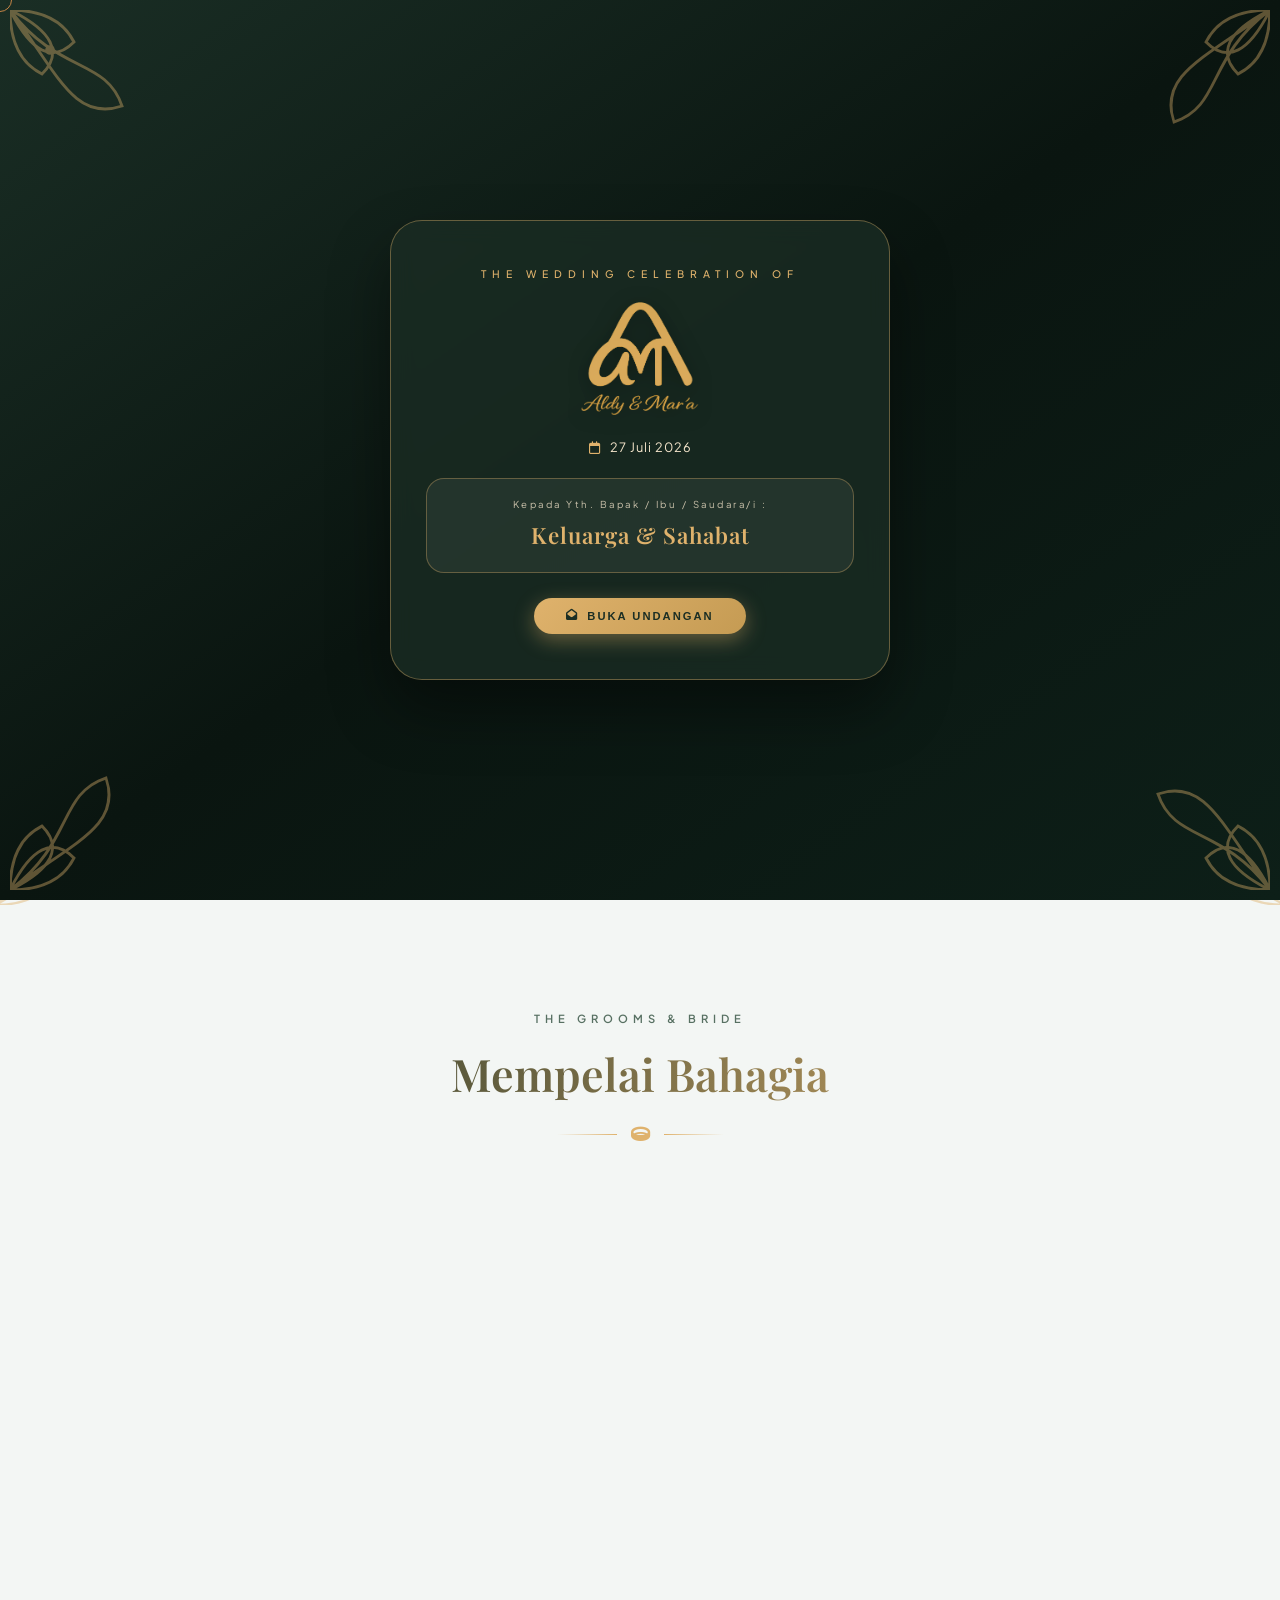
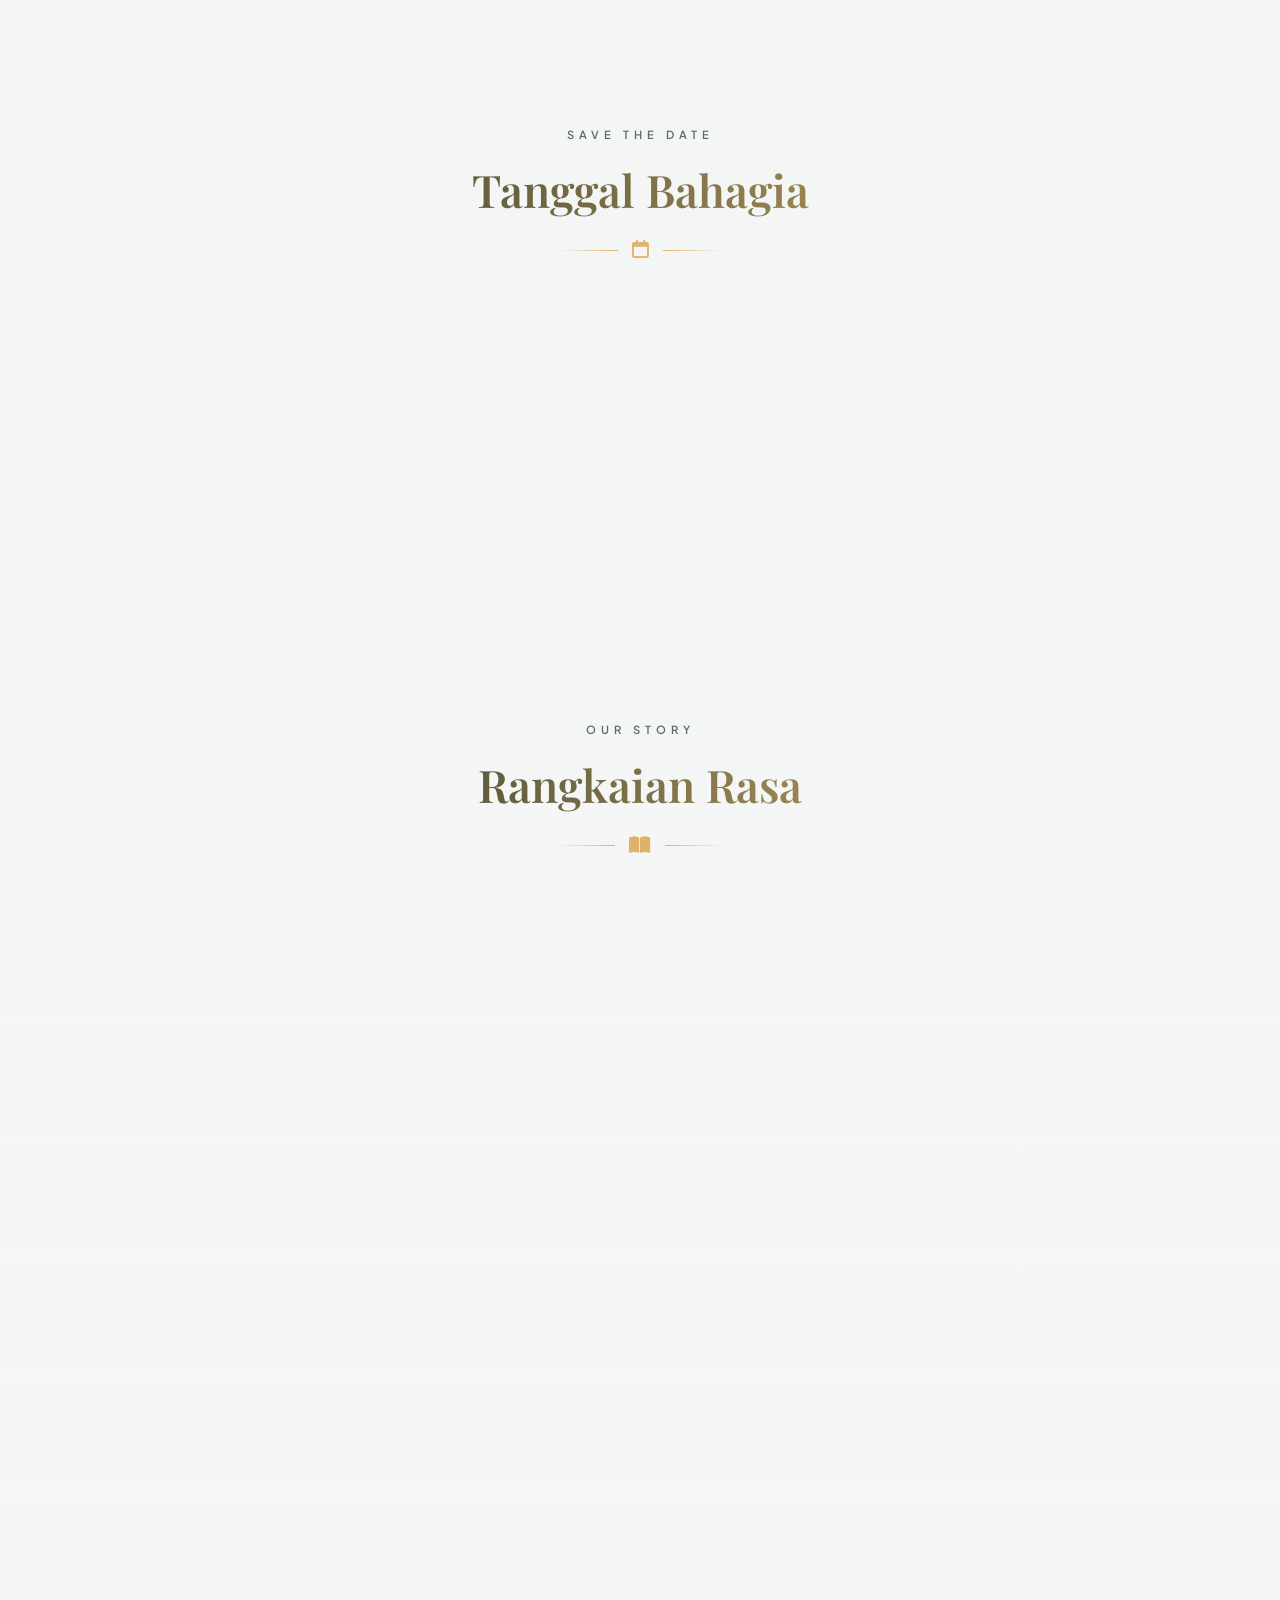
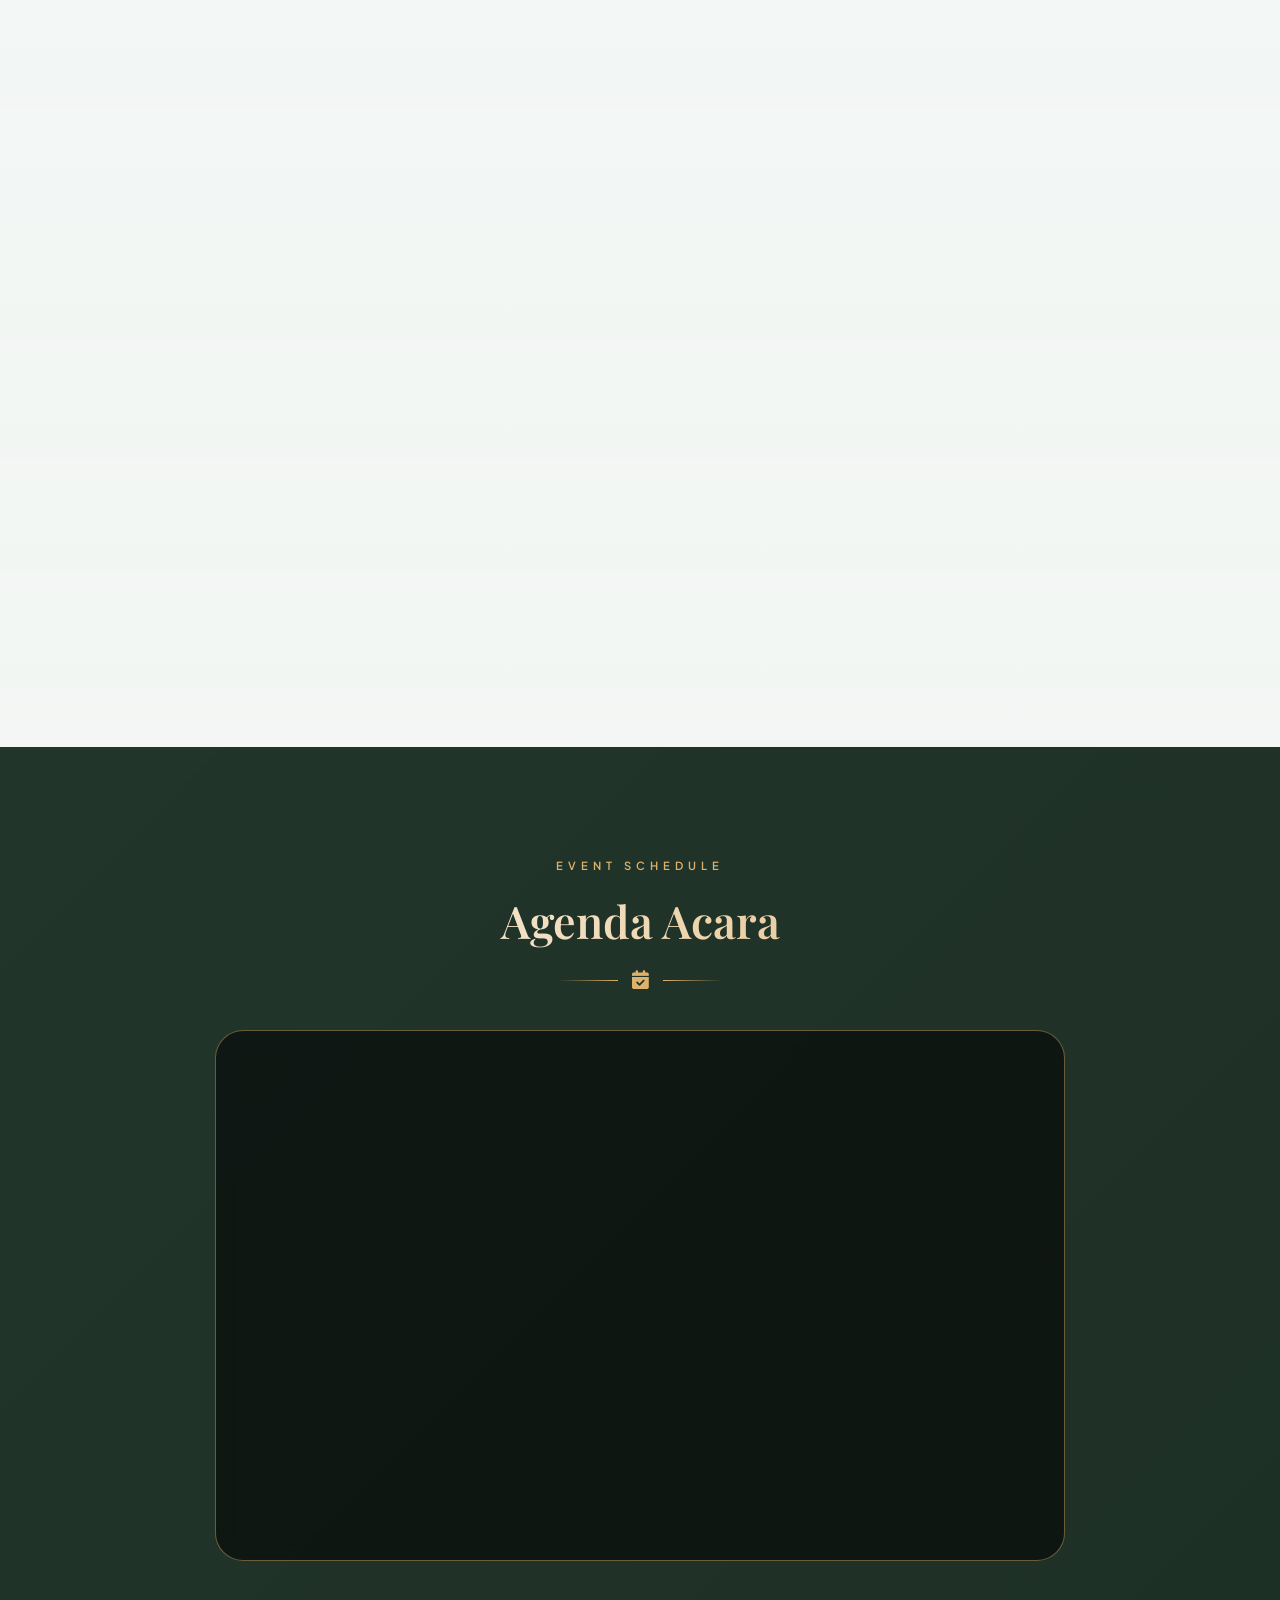
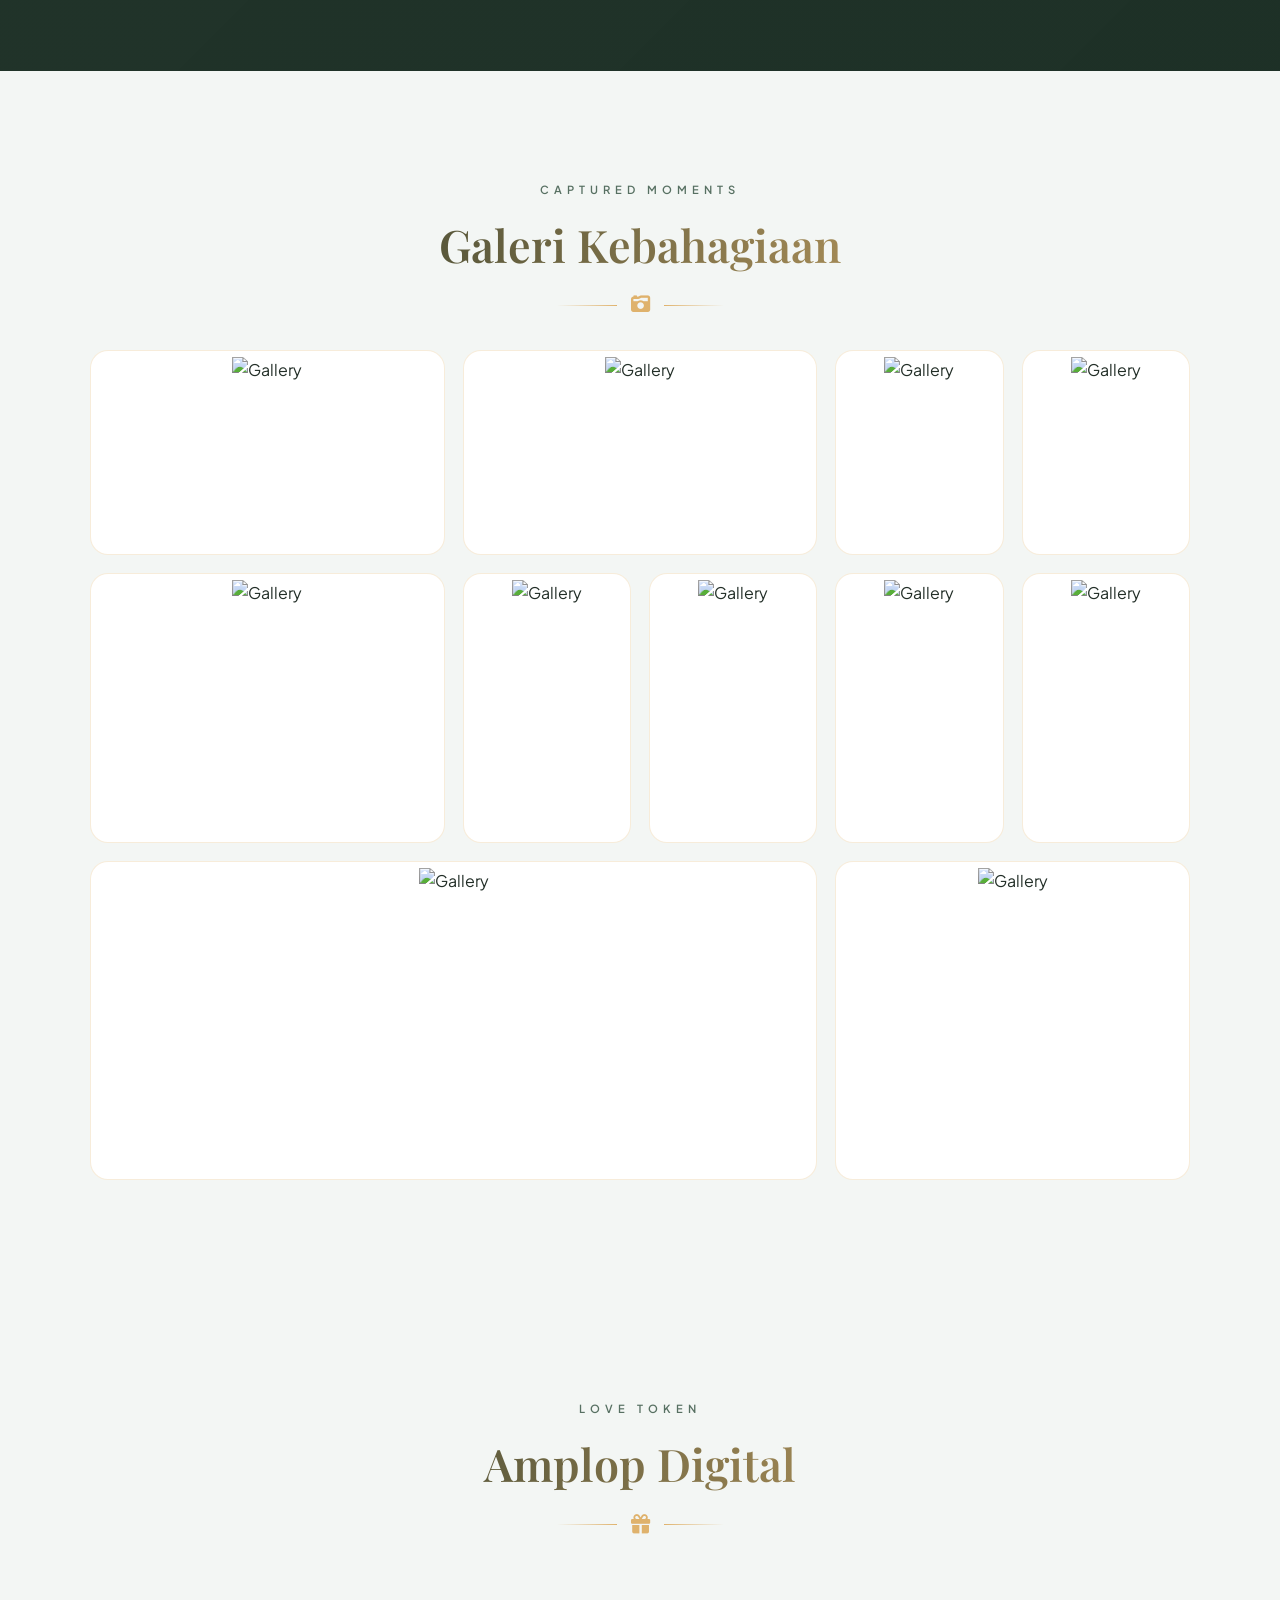
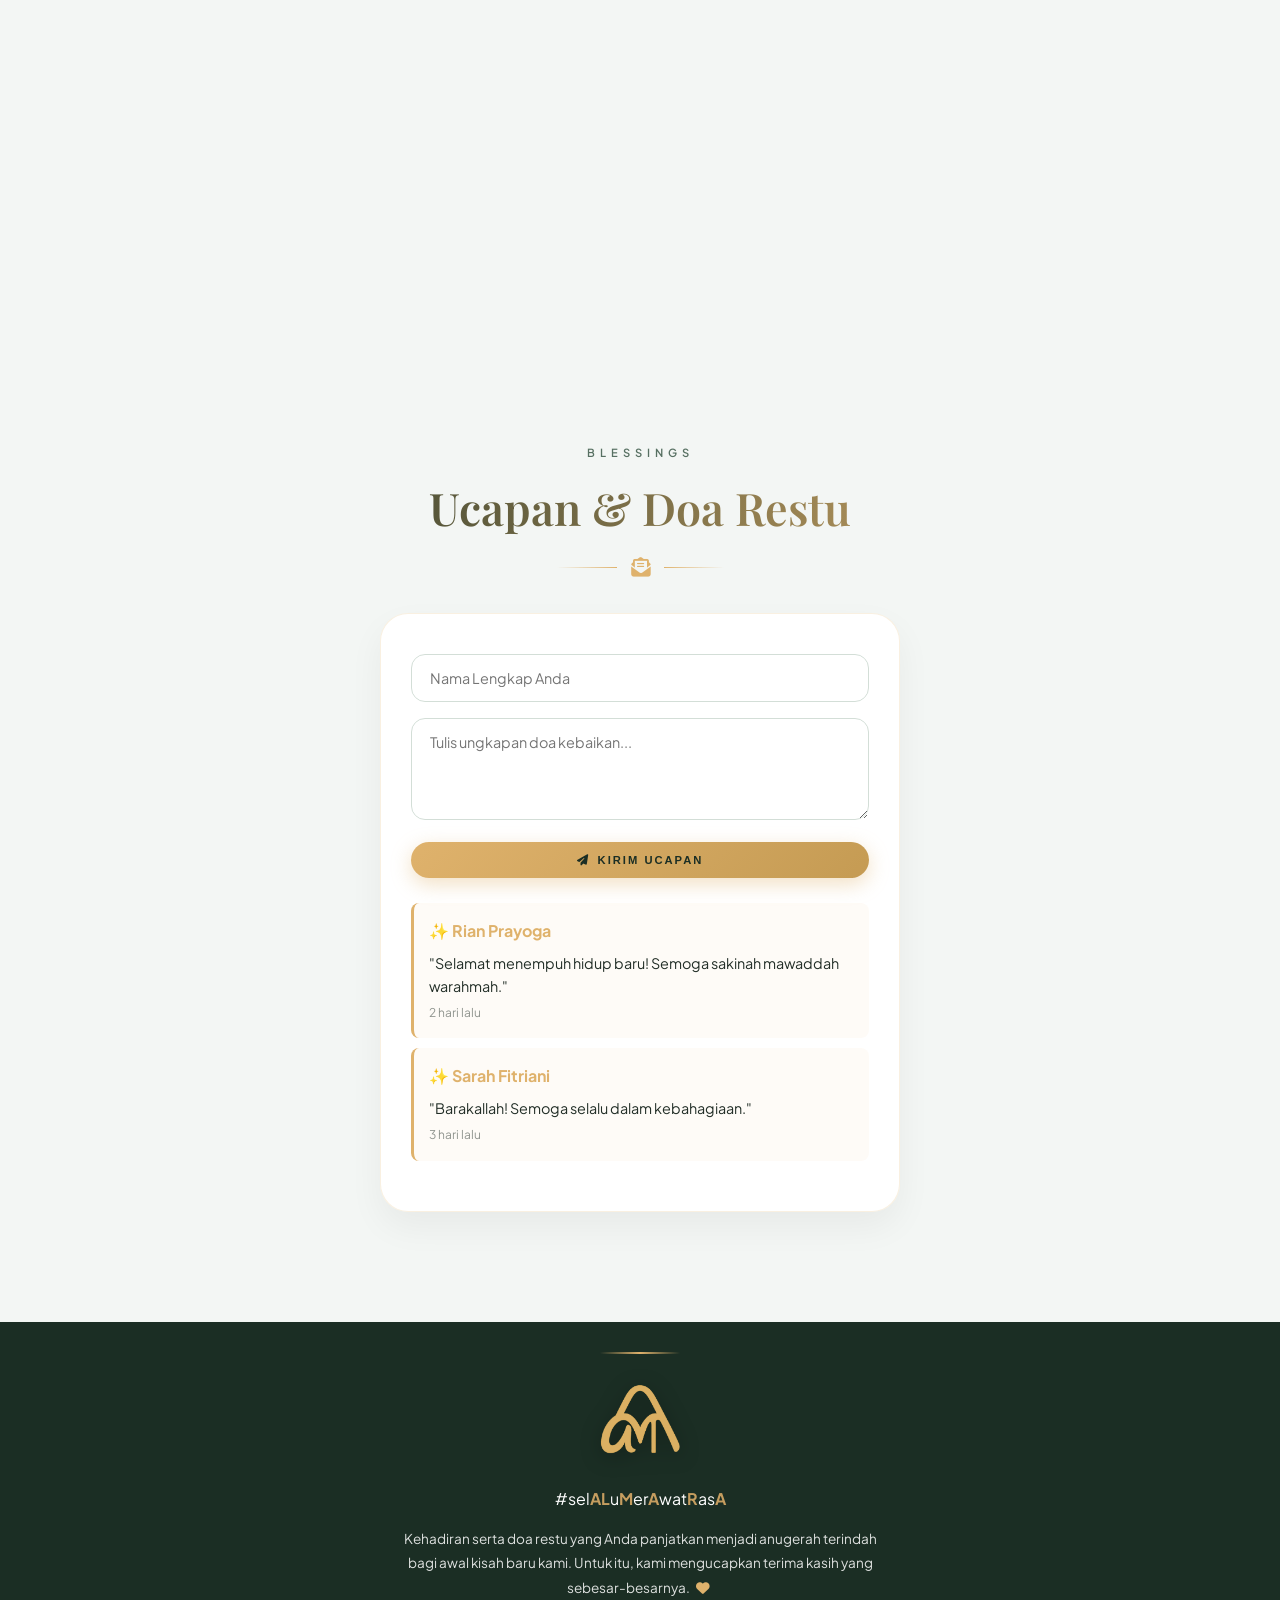
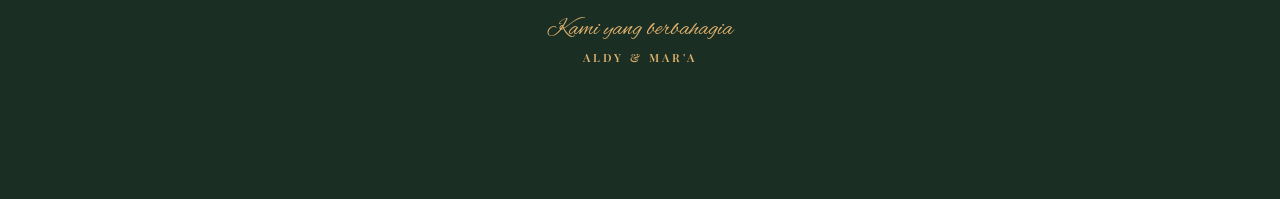
==== commit d261a96a: "fix css event" ====
--- a/index copy.html
+++ b/index copy.html
@@ -4,119 +4,1715 @@
 <head>
     <meta charset="UTF-8">
     <meta name="viewport" content="width=device-width, initial-scale=1.0, viewport-fit=cover">
-    <title>The Wedding of Aldy & Mar'a</title>
-
+    <title>#selALuMerAwatRasA</title>
+
+    <!-- SEO & Social Sharing Meta Tags -->
+    <meta name="description"
+        content="Undangan Pernikahan Aldy & Mar'a - 27 Juli 2026. Kami mengundang Anda untuk menghadiri hari bahagia kami.">
+    <meta name="keywords" content="undangan pernikahan, wedding invitation, Aldy Mar'a, wedding Yogyakarta">
+    <meta name="author" content="Aldy & Mar'a">
+
+    <!-- Open Graph / Facebook -->
+    <meta property="og:type" content="website">
+    <meta property="og:title" content="The Wedding of Aldy & Mar'a">
+    <meta property="og:description" content="Kami mengundang Anda untuk menghadiri hari bahagia kami pada 27 Juli 2026">
+    <meta property="og:image" content="https://images.unsplash.com/photo-1519225421980-715cb0215aed?q=80&w=1200">
+    <meta property="og:url" content="">
+
+    <!-- Twitter -->
+    <meta name="twitter:card" content="summary_large_image">
+    <meta name="twitter:title" content="The Wedding of Aldy & Mar'a">
+    <meta name="twitter:description" content="Kami mengundang Anda untuk menghadiri hari bahagia kami">
+    <meta name="twitter:image" content="https://images.unsplash.com/photo-1519225421980-715cb0215aed?q=80&w=1200">
+
+    <!-- Favicon -->
+    <link rel="icon" href="./logo.png">
+
+    <!-- Preconnect & Fonts -->
     <link rel="preconnect" href="https://fonts.googleapis.com">
     <link rel="preconnect" href="https://fonts.gstatic.com" crossorigin>
     <link
-        href="https://fonts.googleapis.com/css2?family=Alex+Brush&family=Plus+Jakarta+Sans:wght@300;400;500;600;700&family=Playfair+Display:ital,wght@0,400;0,500;0,600;0,700;1,400&display=swap"
+        href="https://fonts.googleapis.com/css2?family=Alex+Brush&family=Plus+Jakarta+Sans:wght@300;400;500;600;700&family=Playfair+Display:ital,wght@0,400;0,500;0,600;0,700;1,400&family=Cormorant+Garamond:wght@300;400;500;600;700&display=swap"
         rel="stylesheet">
 
     <link rel="stylesheet" href="https://cdnjs.cloudflare.com/ajax/libs/font-awesome/6.4.0/css/all.min.css">
     <link href="https://unpkg.com/aos@2.3.1/dist/aos.css" rel="stylesheet">
 
-    <link href="./styles.css" rel="stylesheet">
+    <style>
+        * {
+            margin: 0;
+            padding: 0;
+            box-sizing: border-box;
+        }
+
+        :root {
+            --bg-base: #f3f6f4;
+            --bg-card: rgba(255, 255, 255, 0.96);
+            --emerald-dark: #1b2e24;
+            --sage-muted: #577062;
+            --gold-luxury: #dfb26c;
+            --gold-light: #f5e6cc;
+            --text-dark: #222e27;
+            --smooth-transition: all 0.5s cubic-bezier(0.16, 1, 0.3, 1);
+            --scroll-rot: 0deg;
+            --scroll-scale: 1;
+            --scroll-opac: 0.45;
+        }
+
+        /* Dark Mode Variables */
+        body.dark-mode {
+            --bg-base: #0f1a14;
+            --bg-card: rgba(27, 46, 36, 0.95);
+            --text-dark: #e8e8e8;
+        }
+
+        body {
+            font-family: 'Plus Jakarta Sans', sans-serif;
+            background-color: var(--bg-base);
+            color: var(--text-dark);
+            overflow-x: hidden;
+            scroll-behavior: smooth;
+            line-height: 1.6;
+            transition: background-color 0.5s ease, color 0.5s ease;
+        }
+
+        body.locked {
+            overflow: hidden;
+            height: 100vh;
+        }
+
+        /* Custom Cursor (Desktop) */
+        .custom-cursor {
+            position: fixed;
+            width: 24px;
+            height: 24px;
+            border: 1.5px solid var(--gold-luxury);
+            border-radius: 50%;
+            pointer-events: none;
+            z-index: 999999;
+            transition: transform 0.15s ease, background 0.2s, width 0.2s, height 0.2s;
+            transform: translate(-50%, -50%);
+            mix-blend-mode: difference;
+            display: none;
+        }
+
+        .custom-cursor.hover {
+            width: 50px;
+            height: 50px;
+            background: rgba(223, 178, 108, 0.2);
+        }
+
+        @media (hover: hover) and (pointer: fine) {
+            .custom-cursor {
+                display: block;
+            }
+
+            body,
+            a,
+            button {
+                cursor: none !important;
+            }
+        }
+
+        /* PRELOADER */
+        #preloader {
+            position: fixed;
+            inset: 0;
+            background: linear-gradient(135deg, #1a2e25 0%, #0a1510 100%);
+            z-index: 999999;
+            display: flex;
+            align-items: center;
+            justify-content: center;
+            flex-direction: column;
+            transition: opacity 0.8s ease, visibility 0.8s;
+        }
+
+        #preloader.hidden {
+            opacity: 0;
+            visibility: hidden;
+        }
+
+        .preloader-inner {
+            text-align: center;
+            color: var(--gold-luxury);
+        }
+
+        .preloader-logo {
+            width: 90px;
+            height: 90px;
+            animation: pulse 1.5s infinite ease-in-out;
+            filter: drop-shadow(0 0 20px rgba(223, 178, 108, 0.5));
+        }
+
+        .preloader-text {
+            font-family: 'Playfair Display', serif;
+            font-size: 0.9rem;
+            letter-spacing: 4px;
+            margin-top: 25px;
+            text-transform: uppercase;
+            color: var(--gold-light);
+        }
+
+        .preloader-bar {
+            width: 200px;
+            height: 2px;
+            background: rgba(223, 178, 108, 0.2);
+            margin: 20px auto 0;
+            border-radius: 2px;
+            overflow: hidden;
+        }
+
+        .preloader-bar div {
+            height: 100%;
+            background: linear-gradient(90deg, var(--gold-luxury), var(--gold-light));
+            animation: loadBar 1.8s ease forwards;
+            border-radius: 2px;
+        }
+
+        @keyframes loadBar {
+            from {
+                width: 0;
+            }
+
+            to {
+                width: 100%;
+            }
+        }
+
+        @keyframes pulse {
+
+            0%,
+            100% {
+                transform: scale(1);
+                opacity: 1;
+            }
+
+            50% {
+                transform: scale(1.1);
+                opacity: 0.8;
+            }
+        }
+
+        /* Scroll Bar */
+        #scrollBar {
+            position: fixed;
+            top: 0;
+            left: 0;
+            width: 0%;
+            height: 3px;
+            background: linear-gradient(to right, #dfb26c, #f5e6cc);
+            z-index: 999999;
+            box-shadow: 0 0 12px #dfb26c;
+            transition: width 0.1s ease-out;
+        }
+
+        /* Sections */
+        section {
+            padding: 90px 20px;
+            width: 100%;
+            text-align: center;
+            position: relative;
+            overflow: hidden;
+        }
+
+        .section-content-wrap {
+            max-width: 1100px;
+            margin: 0 auto;
+            position: relative;
+            z-index: 3;
+        }
+
+        /* INTRO SECTION */
+        .section-intro {
+            min-height: 100vh;
+            display: flex;
+            align-items: center;
+            position: relative;
+            background: linear-gradient(135deg, rgba(27, 46, 36, 0.85), rgba(27, 46, 36, 0.92));
+        }
+
+        .section-intro::before {
+            content: "";
+            position: absolute;
+            top: 0;
+            left: 0;
+            width: 100%;
+            height: 100%;
+            background-image: url('https://images.unsplash.com/photo-1519225421980-715cb0215aed?q=80&w=2070');
+            background-position: center;
+            background-size: cover;
+            background-attachment: fixed;
+            opacity: 0.35;
+            z-index: 0;
+        }
+
+        .section-intro .section-content-wrap {
+            position: relative;
+            z-index: 2;
+        }
+
+        .section-intro .heading-title {
+            text-shadow: 0 2px 20px rgba(0, 0, 0, 0.5);
+            color: var(--gold-luxury);
+        }
+
+        .section-intro p {
+            text-shadow: 0 1px 10px rgba(0, 0, 0, 0.4);
+            background: rgba(0, 0, 0, 0.45);
+            backdrop-filter: blur(5px);
+            display: inline-block;
+            padding: 14px 24px;
+            border-radius: 40px;
+            color: white !important;
+        }
+
+        /* COUPLE SECTION */
+        .section-couple {
+            background: linear-gradient(to bottom, rgba(243, 246, 244, 0.95), rgba(243, 246, 244, 0.88));
+            position: relative;
+        }
+
+        body.dark-mode .section-couple {
+            background: linear-gradient(to bottom, rgba(15, 26, 20, 0.95), rgba(15, 26, 20, 0.88));
+        }
+
+        .section-couple::before {
+            content: "";
+            position: absolute;
+            top: 0;
+            left: 0;
+            width: 100%;
+            height: 100%;
+            background-image: url('https://images.unsplash.com/photo-1606800052052-a08af7148866?q=80&w=1920');
+            background-position: center;
+            background-size: cover;
+            background-attachment: fixed;
+            opacity: 0.2;
+            z-index: 0;
+        }
+
+        .section-couple .section-content-wrap {
+            position: relative;
+            z-index: 2;
+        }
+
+        /* STORY SECTION */
+        .section-story {
+            background: linear-gradient(to bottom, rgba(243, 246, 244, 0.96), rgba(243, 246, 244, 0.9));
+            position: relative;
+        }
+
+        body.dark-mode .section-story {
+            background: linear-gradient(to bottom, rgba(15, 26, 20, 0.96), rgba(15, 26, 20, 0.9));
+        }
+
+        .section-story::before {
+            content: "";
+            position: absolute;
+            top: 0;
+            left: 0;
+            width: 100%;
+            height: 100%;
+            background-image: url('https://images.unsplash.com/photo-1515934751635-c81c6bc9a2d8?q=80&w=1920');
+            background-position: center;
+            background-size: cover;
+            background-attachment: fixed;
+            opacity: 0.15;
+            z-index: 0;
+        }
+
+        .section-story .section-content-wrap {
+            position: relative;
+            z-index: 2;
+        }
+
+        /* EVENT SECTION */
+        .section-event {
+            background: linear-gradient(135deg, rgba(27, 46, 36, 0.97), rgba(27, 46, 36, 0.99));
+            position: relative;
+            color: #ffffff;
+        }
+
+        .section-event::before {
+            content: "";
+            position: absolute;
+            top: 0;
+            left: 0;
+            width: 100%;
+            height: 100%;
+            background-image: url('https://images.unsplash.com/photo-1465495976277-4387d4b0b4c6?q=80&w=1920');
+            background-position: center;
+            background-size: cover;
+            background-attachment: fixed;
+            opacity: 0.1;
+            z-index: 0;
+        }
+
+        .section-event .section-content-wrap {
+            position: relative;
+            z-index: 2;
+        }
+
+        .section-event .heading-title {
+            color: #ffffff;
+        }
+
+        .section-event .heading-sub {
+            color: var(--gold-luxury);
+        }
+
+        /* Typography */
+        .heading-title {
+            font-family: 'Playfair Display', serif;
+            font-size: clamp(1.8rem, 6vw, 2.8rem);
+            color: var(--emerald-dark);
+            font-weight: 600;
+            background: linear-gradient(90deg, var(--emerald-dark), var(--gold-luxury), var(--emerald-dark));
+            background-size: 200% auto;
+            -webkit-background-clip: text;
+            background-clip: text;
+            color: transparent;
+            animation: shimmer 4s linear infinite;
+        }
+
+        .section-event .heading-title {
+            background: linear-gradient(90deg, #ffffff, var(--gold-luxury), #ffffff);
+            background-size: 200% auto;
+            -webkit-background-clip: text;
+            background-clip: text;
+            color: transparent;
+        }
+
+        @keyframes shimmer {
+            to {
+                background-position: 200% center;
+            }
+        }
+
+        .heading-sub {
+            font-size: 0.7rem;
+            text-transform: uppercase;
+            letter-spacing: 5px;
+            color: var(--sage-muted);
+            margin-bottom: 10px;
+            font-weight: 600;
+        }
+
+        .botanical-divider {
+            display: flex;
+            align-items: center;
+            justify-content: center;
+            gap: 14px;
+            color: var(--gold-luxury);
+            margin: 15px auto 35px auto;
+            font-size: 1.2rem;
+        }
+
+        .botanical-divider::before,
+        .botanical-divider::after {
+            content: '';
+            width: 60px;
+            height: 1px;
+            background: linear-gradient(to right, transparent, var(--gold-luxury));
+        }
+
+        .botanical-divider::after {
+            background: linear-gradient(to left, transparent, var(--gold-luxury));
+        }
+
+        /* Floral Corners */
+        .floral-corner {
+            position: fixed;
+            width: clamp(80px, 12vw, 150px);
+            height: auto;
+            z-index: 999;
+            pointer-events: none;
+            opacity: var(--scroll-opac);
+            transition: transform 0.2s linear, opacity 0.3s ease;
+        }
+
+        .fc-top-left {
+            top: -5px;
+            left: -5px;
+            transform: rotate(calc(0deg + var(--scroll-rot))) scale(var(--scroll-scale));
+        }
+
+        .fc-top-right {
+            top: -5px;
+            right: -5px;
+            transform: rotate(calc(90deg - var(--scroll-rot))) scale(var(--scroll-scale));
+        }
+
+        .fc-bottom-left {
+            bottom: -5px;
+            left: -5px;
+            transform: rotate(calc(270deg - var(--scroll-rot))) scale(var(--scroll-scale));
+        }
+
+        .fc-bottom-right {
+            bottom: -5px;
+            right: -5px;
+            transform: rotate(calc(180deg + var(--scroll-rot))) scale(var(--scroll-scale));
+        }
+
+        /* Floating Leaves */
+        .botanical-leaf-float {
+            position: absolute;
+            pointer-events: none;
+            opacity: 0.12;
+            z-index: 1;
+            animation: floatBotanical 12s infinite ease-in-out;
+            color: var(--sage-muted);
+        }
+
+        @keyframes floatBotanical {
+            0% {
+                transform: translateY(0) rotate(0deg) scale(1);
+            }
+
+            50% {
+                transform: translateY(-30px) rotate(45deg) scale(1.1);
+            }
+
+            100% {
+                transform: translateY(0) rotate(0deg) scale(1);
+            }
+        }
+
+        /* Falling Petals */
+        .falling-petal {
+            position: fixed;
+            top: -30px;
+            width: 18px;
+            height: 18px;
+            background: radial-gradient(circle, var(--gold-luxury) 0%, transparent 70%);
+            border-radius: 50% 0 50% 0;
+            pointer-events: none;
+            z-index: 997;
+            opacity: 0.6;
+            animation: petalFall linear forwards;
+        }
+
+        @keyframes petalFall {
+            0% {
+                transform: translateY(0) rotate(0deg);
+                opacity: 0;
+            }
+
+            10% {
+                opacity: 0.6;
+            }
+
+            100% {
+                transform: translateY(110vh) rotate(720deg);
+                opacity: 0;
+            }
+        }
+
+        /* COVER */
+        .cover-wrapper {
+            position: fixed;
+            top: 0;
+            left: 0;
+            width: 100%;
+            height: 100vh;
+            background: linear-gradient(145deg, #1a2e25 0%, #0a1510 50%, #0d1f18 100%);
+            display: flex;
+            justify-content: center;
+            align-items: center;
+            z-index: 9999;
+            color: #fff;
+            text-align: center;
+            padding: 20px;
+            transition: opacity 0.8s ease, visibility 0s 0.8s;
+            opacity: 1;
+            visibility: visible;
+        }
+
+        .cover-wrapper::before {
+            content: "";
+            position: absolute;
+            top: 0;
+            left: 0;
+            width: 100%;
+            height: 100%;
+            background-image: url('https://images.unsplash.com/photo-1519225421980-715cb0215aed?q=80&w=2070');
+            background-position: center;
+            background-size: cover;
+            background-attachment: fixed;
+            opacity: 0.12;
+            z-index: 0;
+        }
+
+        .cover-wrapper.hidden {
+            opacity: 0;
+            visibility: hidden;
+        }
+
+        .cover-inner {
+            max-width: 500px;
+            width: 100%;
+            padding: 45px 35px;
+            background: rgba(27, 46, 36, 0.75);
+            backdrop-filter: blur(12px);
+            border-radius: 32px;
+            border: 1px solid rgba(223, 178, 108, 0.4);
+            box-shadow: 0 30px 60px rgba(0, 0, 0, 0.4);
+            animation: zoomIn 0.6s ease;
+            position: relative;
+            z-index: 2;
+        }
+
+        @keyframes zoomIn {
+            from {
+                opacity: 0;
+                transform: scale(0.95);
+            }
+
+            to {
+                opacity: 1;
+                transform: scale(1);
+            }
+        }
+
+        .cover-label {
+            text-transform: uppercase;
+            letter-spacing: 6px;
+            font-size: 0.65rem;
+            color: var(--gold-luxury);
+            font-weight: 500;
+            margin-bottom: 15px;
+        }
+
+        .cover-logo img {
+            max-width: 120px;
+            height: auto;
+            filter: drop-shadow(0 4px 10px rgba(0, 0, 0, 0.3));
+        }
+
+        .cover-names {
+            font-family: 'Alex Brush', cursive;
+            font-size: clamp(2.8rem, 8vw, 4rem);
+            color: var(--gold-luxury);
+            margin: 12px 0 8px;
+            font-weight: normal;
+            letter-spacing: 2px;
+        }
+
+        .cover-date-info {
+            display: flex;
+            justify-content: center;
+            gap: 25px;
+            margin: 15px 0;
+            font-size: 0.8rem;
+            color: var(--gold-light);
+            letter-spacing: 1px;
+        }
+
+        .cover-date-info i {
+            margin-right: 6px;
+            color: var(--gold-luxury);
+        }
+
+        .guest-box {
+            background: rgba(255, 255, 255, 0.06);
+            border: 1px solid rgba(223, 178, 108, 0.35);
+            padding: 18px;
+            margin: 20px 0 25px;
+            border-radius: 18px;
+        }
+
+        .guest-label {
+            font-size: 0.6rem;
+            letter-spacing: 2.5px;
+            opacity: 0.8;
+            margin-bottom: 6px;
+            color: var(--gold-light);
+        }
+
+        .guest-name {
+            font-family: 'Playfair Display', serif;
+            font-size: 1.4rem;
+            color: var(--gold-luxury);
+            font-weight: 600;
+            letter-spacing: 1px;
+        }
+
+        .btn-luxury {
+            padding: 12px 32px;
+            background: linear-gradient(135deg, var(--gold-luxury), #c59b53);
+            color: var(--emerald-dark);
+            border: none;
+            font-weight: 700;
+            letter-spacing: 2px;
+            text-transform: uppercase;
+            font-size: 0.7rem;
+            border-radius: 50px;
+            cursor: pointer;
+            transition: all 0.3s ease;
+            display: inline-flex;
+            align-items: center;
+            gap: 8px;
+            box-shadow: 0 6px 20px rgba(223, 178, 108, 0.4);
+        }
+
+        .btn-luxury:hover {
+            transform: translateY(-3px);
+            box-shadow: 0 10px 30px rgba(223, 178, 108, 0.6);
+        }
+
+        /* Audio & Scroll Buttons */
+        .audio-player-widget,
+        .scroll-top-btn,
+        .dark-mode-toggle {
+            position: fixed;
+            width: 45px;
+            height: 45px;
+            background: var(--emerald-dark);
+            color: var(--gold-luxury);
+            border-radius: 50%;
+            display: flex;
+            justify-content: center;
+            align-items: center;
+            z-index: 9998;
+            cursor: pointer;
+            box-shadow: 0 4px 15px rgba(0, 0, 0, 0.2);
+            border: 1px solid var(--gold-luxury);
+            transition: all 0.3s ease;
+        }
+
+        .audio-player-widget {
+            bottom: 80px;
+            right: 20px;
+            display: none;
+        }
+
+        .audio-player-widget.playing::before {
+            content: '';
+            position: absolute;
+            inset: -4px;
+            border-radius: 50%;
+            border: 2px solid var(--gold-luxury);
+            animation: audioRipple 1.5s infinite;
+        }
+
+        @keyframes audioRipple {
+            0% {
+                transform: scale(1);
+                opacity: 1;
+            }
+
+            100% {
+                transform: scale(1.5);
+                opacity: 0;
+            }
+        }
+
+        .scroll-top-btn {
+            bottom: 136px;
+            left: 20px;
+            display: none;
+        }
+
+        .dark-mode-toggle {
+            bottom: 80px;
+            left: 20px;
+            display: none;
+        }
+
+        .audio-player-widget:hover,
+        .scroll-top-btn:hover,
+        .dark-mode-toggle:hover {
+            transform: scale(1.08);
+            background: var(--gold-luxury);
+            color: var(--emerald-dark);
+        }
+
+        /* Couple Cards */
+        .couple-container {
+            display: grid;
+            grid-template-columns: 1fr;
+            gap: 35px;
+            margin-top: 20px;
+        }
+
+        .couple-profile {
+            background: var(--bg-card);
+            padding: 45px 25px;
+            border-radius: 50px 0px 50px 0px;
+            box-shadow: 0 15px 35px rgba(27, 46, 36, 0.08);
+            border: 1px solid rgba(223, 178, 108, 0.25);
+            transition: all 0.5s ease;
+        }
+
+        .couple-profile:hover {
+            transform: translateY(-8px);
+            border-color: var(--gold-luxury);
+            box-shadow: 0 20px 40px rgba(27, 46, 36, 0.12);
+        }
+
+        .img-mask {
+            width: 180px;
+            height: 180px;
+            border-radius: 50%;
+            margin: 0 auto 20px auto;
+            overflow: hidden;
+            border: 3px solid var(--gold-luxury);
+            box-shadow: 0 8px 20px rgba(0, 0, 0, 0.1);
+            position: relative;
+        }
+
+        .img-mask::after {
+            content: '';
+            position: absolute;
+            inset: 0;
+            border-radius: 50%;
+            box-shadow: inset 0 0 20px rgba(223, 178, 108, 0.3);
+            pointer-events: none;
+        }
+
+        .img-mask img {
+            width: 100%;
+            height: 100%;
+            object-fit: cover;
+            transition: transform 0.8s cubic-bezier(0.25, 0.46, 0.45, 0.94);
+        }
+
+        .couple-profile:hover .img-mask img {
+            transform: scale(1.1);
+        }
+
+        .couple-profile h3 {
+            font-family: 'Playfair Display', serif;
+            font-size: 1.4rem;
+            color: var(--emerald-dark);
+            margin-bottom: 8px;
+        }
+
+        body.dark-mode .couple-profile h3 {
+            color: var(--gold-luxury);
+        }
+
+        /* COUNTDOWN - Flip Style */
+        .countdown-wrapper {
+            text-align: center;
+            margin: 50px auto;
+            padding: 0 20px;
+        }
+
+        .save-the-date {
+            font-family: 'Playfair Display', serif;
+            font-size: 1.8rem;
+            color: var(--gold-luxury);
+            margin-bottom: 20px;
+            letter-spacing: 3px;
+            font-weight: 600;
+            text-transform: uppercase;
+        }
+
+        .save-the-date small {
+            font-size: 0.8rem;
+            display: block;
+            color: var(--sage-muted);
+            letter-spacing: 2px;
+            margin-top: 5px;
+        }
+
+        .countdown-banner {
+            background: rgba(27, 46, 36, 0.95);
+            padding: 35px 25px;
+            display: grid;
+            grid-template-columns: repeat(4, 1fr);
+            gap: 20px;
+            max-width: 600px;
+            margin: 0 auto 25px auto;
+            border-radius: 24px;
+            border: 1px solid var(--gold-luxury);
+            box-shadow: 0 20px 40px rgba(0, 0, 0, 0.25);
+        }
+
+        .cd-item {
+            background: rgba(255, 255, 255, 0.08);
+            padding: 15px 10px;
+            border-radius: 16px;
+            border: 1px solid rgba(223, 178, 108, 0.4);
+            text-align: center;
+            perspective: 500px;
+        }
+
+        .cd-item h4 {
+            font-family: 'Playfair Display', serif;
+            font-size: 2rem;
+            color: var(--gold-luxury);
+            margin-bottom: 8px;
+            font-weight: 700;
+            display: inline-block;
+            transition: transform 0.6s;
+        }
+
+        .cd-item h4.flip {
+            animation: flipNum 0.6s ease;
+        }
+
+        @keyframes flipNum {
+            0% {
+                transform: rotateX(0);
+            }
+
+            50% {
+                transform: rotateX(90deg);
+                color: #fff;
+            }
+
+            100% {
+                transform: rotateX(0);
+            }
+        }
+
+        .cd-item p {
+            font-size: 0.65rem;
+            text-transform: uppercase;
+            letter-spacing: 2px;
+            color: #ffffff;
+            font-weight: 600;
+        }
+
+        .btn-google-calendar {
+            background: transparent;
+            border: 1px solid var(--gold-luxury);
+            color: var(--gold-luxury);
+            padding: 10px 24px;
+            margin-top: 10px;
+        }
+
+        .btn-google-calendar:hover {
+            background: var(--gold-luxury);
+            color: var(--emerald-dark);
+        }
+
+        /* Story Timeline */
+        .story-vertical {
+            max-width: 650px;
+            margin: 0 auto;
+            text-align: left;
+        }
+
+        .story-node {
+            position: relative;
+            padding-left: 60px;
+            margin-bottom: 45px;
+        }
+
+        .story-node::before {
+            content: '';
+            position: absolute;
+            left: 23px;
+            top: 38px;
+            bottom: -50px;
+            width: 2px;
+            background: linear-gradient(to bottom, var(--gold-luxury), transparent);
+            opacity: 0.5;
+        }
+
+        .story-node:last-child::before {
+            display: none;
+        }
+
+        .year-badge {
+            position: absolute;
+            left: 0;
+            top: 0;
+            width: 46px;
+            height: 46px;
+            background: var(--emerald-dark);
+            color: var(--gold-luxury);
+            border-radius: 50%;
+            display: flex;
+            justify-content: center;
+            align-items: center;
+            font-size: 1.2rem;
+            border: 2px solid var(--gold-luxury);
+            z-index: 2;
+            box-shadow: 0 4px 15px rgba(223, 178, 108, 0.3);
+        }
+
+        .story-content {
+            background: rgba(255, 255, 255, 0.97);
+            padding: 22px 28px;
+            border-radius: 24px;
+            box-shadow: 0 10px 30px rgba(0, 0, 0, 0.05);
+            border: 1px solid rgba(223, 178, 108, 0.2);
+            transition: all 0.3s ease;
+        }
+
+        body.dark-mode .story-content {
+            background: rgba(27, 46, 36, 0.9);
+            color: #e8e8e8;
+        }
+
+        .story-content:hover {
+            transform: translateX(5px);
+            border-color: var(--gold-luxury);
+        }
+
+        .story-content h4 {
+            font-family: 'Playfair Display', serif;
+            margin-bottom: 10px;
+            color: var(--emerald-dark);
+            font-size: 1.25rem;
+            font-weight: 700;
+        }
+
+        body.dark-mode .story-content h4 {
+            color: var(--gold-luxury);
+        }
+
+        .story-content p {
+            font-size: 0.9rem;
+            color: var(--text-dark);
+            line-height: 1.65;
+        }
+
+        /* EVENT PANEL */
+        .event-panel {
+            background: rgba(0, 0, 0, 0.55);
+            border-radius: 28px;
+            overflow: hidden;
+            display: grid;
+            grid-template-columns: 1fr 1fr; /* 2 kolom untuk desktop */
+            max-width: 850px;
+            margin: 40px auto 0;
+            border: 1px solid rgba(223, 178, 108, 0.45);
+            backdrop-filter: blur(10px);
+        }
+
+        .event-card {
+            padding: 45px 30px;
+            text-align: center;
+            transition: all 0.3s ease;
+            border-right: 1px solid rgba(223, 178, 108, 0.2);
+        }
+
+        .event-card:first-child {
+            border-bottom: 1px solid rgba(223, 178, 108, 0.35);
+        }
+
+        .event-card:hover {
+            background: rgba(255, 255, 255, 0.05);
+        }
+
+        .event-icon {
+            font-size: 2.5rem;
+            color: var(--gold-luxury);
+            margin-bottom: 18px;
+        }
+
+        .event-card h3 {
+            font-family: 'Playfair Display', serif;
+            font-size: 1.8rem;
+            margin-bottom: 12px;
+            color: var(--gold-luxury) !important;
+            font-weight: 700;
+        }
+
+        .event-date {
+            font-size: 1rem;
+            color: #ffffff !important;
+            font-weight: 500;
+            margin: 10px 0 5px;
+        }
+
+        .event-time {
+            font-size: 1.2rem;
+            font-weight: 800;
+            color: var(--gold-luxury) !important;
+            margin: 10px 0;
+            letter-spacing: 1px;
+        }
+
+        .event-location {
+            font-size: 0.9rem;
+            color: rgba(255, 255, 255, 0.85) !important;
+            margin-bottom: 20px;
+        }
+
+        .event-btn {
+            margin-top: 15px;
+            padding: 8px 22px !important;
+            font-size: 0.65rem !important;
+        }
+
+        .event-card {
+            padding: 45px 30px;
+            text-align: center;
+            transition: all 0.3s ease;
+            border-right: 1px solid rgba(223, 178, 108, 0.2);
+        }
+
+        .event-card:last-of-type {
+            border-right: none; /* Hapus border kanan untuk card terakhir sebelum lokasi */
+        }
+
+        .event-location-shared {
+            grid-column: 1 / -1; /* Span full width (2 kolom) */
+            padding: 35px 30px;
+            text-align: center;
+            background: linear-gradient(135deg, rgba(223, 178, 108, 0.12), rgba(223, 178, 108, 0.04));
+            border-top: 1px solid rgba(223, 178, 108, 0.3);
+            display: flex;
+            flex-direction: column;
+            align-items: center;
+            gap: 12px;
+        }
+
+        .event-location-shared > i {
+            font-size: 1.8rem;
+            color: var(--gold-luxury);
+        }
+
+        .event-location-shared h4 {
+            font-family: 'Playfair Display', serif;
+            color: var(--gold-luxury);
+            font-size: 1.1rem;
+            margin: 0;
+            font-weight: 500;
+            line-height: 1.6;
+        }
+
+
+        /* Gallery */
+        .editorial-gallery {
+            display: grid;
+            grid-template-columns: repeat(4, 1fr);
+            gap: 18px;
+            width: 100%;
+            margin-top: 30px;
+        }
+
+        .gallery-box {
+            border-radius: 18px;
+            overflow: hidden;
+            border: 1px solid rgba(223, 178, 108, 0.25);
+            padding: 6px;
+            background: #fff;
+            cursor: pointer;
+            transition: all 0.3s ease;
+        }
+
+        body.dark-mode .gallery-box {
+            background: rgba(27, 46, 36, 0.8);
+        }
+
+        .gallery-box:hover {
+            transform: scale(1.03);
+            box-shadow: 0 15px 30px rgba(0, 0, 0, 0.12);
+            border-color: var(--gold-luxury);
+        }
+
+        .gallery-inner {
+            width: 100%;
+            overflow: hidden;
+            border-radius: 14px;
+            aspect-ratio: 4 / 3;
+        }
+
+        .gallery-box img {
+            width: 100%;
+            height: 100%;
+            object-fit: cover;
+            transition: transform 0.5s ease;
+        }
+
+        .gallery-box:hover img {
+            transform: scale(1.06);
+        }
+
+        .gb-1 {
+            grid-column: span 2;
+        }
+
+        .gb-1 .gallery-inner {
+            aspect-ratio: 16 / 9;
+        }
+
+        .gb-2 {
+            grid-column: span 2;
+        }
+
+        .gb-2 .gallery-inner {
+            aspect-ratio: 16 / 9;
+        }
+
+        .gb-5 {
+            grid-column: span 2;
+        }
+
+        .gb-10 {
+            grid-column: span 4;
+        }
+
+        .gb-10 .gallery-inner {
+            aspect-ratio: 21 / 9;
+        }
+
+        .gb-11 {
+            grid-column: span 2;
+        }
+
+        /* Gift Cards */
+        .flex-kado {
+            display: flex;
+            flex-wrap: wrap;
+            justify-content: center;
+            gap: 30px;
+            margin-top: 35px;
+        }
+
+        .card-kado {
+            background: var(--bg-card);
+            border: 1px solid rgba(223, 178, 108, 0.25);
+            padding: 30px 25px;
+            border-radius: 24px;
+            text-align: center;
+            width: 280px;
+            transition: all 0.3s ease;
+        }
+
+        .card-kado:hover {
+            transform: translateY(-6px);
+            border-color: var(--gold-luxury);
+            box-shadow: 0 15px 30px rgba(0, 0, 0, 0.08);
+        }
+
+        /* RSVP Form */
+        .input-group {
+            max-width: 520px;
+            margin: 0 auto;
+            background: var(--bg-card);
+            padding: 40px 30px;
+            border-radius: 28px;
+            border: 1px solid rgba(223, 178, 108, 0.2);
+            box-shadow: 0 15px 35px rgba(0, 0, 0, 0.05);
+        }
+
+        .field-custom {
+            width: 100%;
+            padding: 14px 18px;
+            margin-bottom: 16px;
+            border: 1px solid #d3ded7;
+            border-radius: 14px;
+            font-family: inherit;
+            font-size: 0.9rem;
+            transition: all 0.3s ease;
+            background: transparent;
+            color: var(--text-dark);
+        }
+
+        body.dark-mode .field-custom {
+            border-color: rgba(223, 178, 108, 0.3);
+        }
+
+        .field-custom:focus {
+            outline: none;
+            border-color: var(--gold-luxury);
+            box-shadow: 0 0 0 3px rgba(223, 178, 108, 0.2);
+        }
+
+        /* Sticky Navigation */
+        .sticky-nav {
+            position: fixed;
+            bottom: 20px;
+            left: 50%;
+            transform: translateX(-50%);
+            display: flex;
+            gap: 12px;
+            z-index: 9997;
+            background: rgba(27, 46, 36, 0.85);
+            padding: 8px 18px;
+            border-radius: 60px;
+            backdrop-filter: blur(10px);
+            border: 1px solid rgba(223, 178, 108, 0.4);
+            opacity: 0;
+            visibility: hidden;
+            transition: all 0.3s ease;
+        }
+
+        .sticky-nav.visible {
+            opacity: 1;
+            visibility: visible;
+        }
+
+        .nav-btn {
+            background: transparent;
+            color: var(--gold-luxury);
+            border: none;
+            border-radius: 40px;
+            padding: 8px 16px;
+            cursor: pointer;
+            transition: all 0.3s ease;
+            font-size: 0.75rem;
+            font-weight: 600;
+            display: flex;
+            align-items: center;
+            gap: 8px;
+        }
+
+        .nav-btn:hover {
+            background: var(--gold-luxury);
+            color: var(--emerald-dark);
+        }
+
+        /* Lightbox */
+        .lightbox-modal {
+            position: fixed;
+            top: 0;
+            left: 0;
+            width: 100%;
+            height: 100%;
+            background: rgba(0, 0, 0, 0.95);
+            z-index: 99999;
+            display: flex;
+            align-items: center;
+            justify-content: center;
+            cursor: pointer;
+            opacity: 0;
+            visibility: hidden;
+            transition: all 0.3s ease;
+        }
+
+        .lightbox-modal.active {
+            opacity: 1;
+            visibility: visible;
+        }
+
+        .lightbox-modal img {
+            max-width: 90%;
+            max-height: 90%;
+            border-radius: 20px;
+        }
+
+        .lightbox-close {
+            position: absolute;
+            top: 20px;
+            right: 40px;
+            color: white;
+            font-size: 40px;
+            cursor: pointer;
+        }
+
+        /* FOOTER */
+        footer {
+            background: var(--emerald-dark);
+            color: #fff;
+            text-align: center;
+            padding: 30px 20px 120px;
+            position: relative;
+        }
+
+        footer::before {
+            content: '';
+            display: block;
+            width: 80px;
+            height: 2px;
+            background: linear-gradient(to right, transparent, var(--gold-luxury), transparent);
+            margin: 0 auto 30px auto;
+        }
+
+        .footer-names {
+            font-family: 'Alex Brush', cursive;
+            font-size: 1.5rem;
+            color: var(--gold-luxury);
+            margin-top: 10px;
+        }
+
+        .footer-thanks {
+            font-size: 0.85rem;
+            line-height: 1.8;
+            max-width: 500px;
+            margin: 15px auto 0;
+            color: rgba(255, 255, 255, 0.85);
+        }
+
+        .footer-thanks i {
+            color: var(--gold-luxury);
+            margin: 0 4px;
+        }
+
+        /* Cover Ornaments */
+        .floral-corner-cover {
+            position: fixed;
+            width: clamp(100px, 15vw, 160px);
+            height: auto;
+            z-index: 10000;
+            pointer-events: none;
+            opacity: 0.4;
+        }
+
+        .fc-cover-top-left {
+            top: 10px;
+            left: 10px;
+        }
+
+        .fc-cover-top-right {
+            top: 10px;
+            right: 10px;
+            transform: rotate(90deg);
+        }
+
+        .fc-cover-bottom-left {
+            bottom: 10px;
+            left: 10px;
+            transform: rotate(270deg);
+        }
+
+        .fc-cover-bottom-right {
+            bottom: 10px;
+            right: 10px;
+            transform: rotate(180deg);
+        }
+
+        /* Shooting Stars */
+        .shooting-stars {
+            position: absolute;
+            top: 0;
+            left: 0;
+            width: 100%;
+            height: 100%;
+            pointer-events: none;
+            overflow: hidden;
+        }
+
+        .star {
+            position: absolute;
+            width: 2px;
+            height: 2px;
+            background: white;
+            border-radius: 50%;
+            opacity: 0;
+            animation: shoot 8s linear infinite;
+        }
+
+        @keyframes shoot {
+            0% {
+                transform: translateX(0) translateY(0);
+                opacity: 1;
+            }
+
+            100% {
+                transform: translateX(-200px) translateY(200px);
+                opacity: 0;
+            }
+        }
+
+        .logo-subtext {
+            font-family: 'Playfair Display', serif;
+            font-size: 0.7rem;
+            letter-spacing: 3px;
+            color: var(--gold-luxury);
+            text-transform: uppercase;
+            margin-bottom: 12px;
+            font-weight: 600;
+        }
+
+        /* Confetti Canvas */
+        #confettiCanvas {
+            position: fixed;
+            inset: 0;
+            pointer-events: none;
+            z-index: 99998;
+        }
+
+        /* Responsive */
+        @media (min-width: 768px) {
+            section {
+                padding: 110px 30px;
+            }
+
+            .couple-container {
+                grid-template-columns: repeat(2, 1fr);
+                gap: 45px;
+                max-width: 900px;
+                margin: 0 auto;
+            }
+
+            .countdown-banner {
+                max-width: 650px;
+                padding: 40px 30px;
+                gap: 25px;
+            }
+
+            .cd-item h4 {
+                font-size: 2.3rem;
+            }
+
+            .event-panel {
+                grid-template-columns: 1fr 1fr;
+            }
+
+            .event-card:first-child {
+                border-bottom: none;
+                border-right: 1px solid rgba(223, 178, 108, 0.35);
+            }
+
+            .editorial-gallery {
+                grid-template-columns: repeat(6, 1fr);
+            }
+
+            .flex-kado {
+                gap: 35px;
+            }
+
+            .sticky-nav {
+                gap: 18px;
+                padding: 10px 25px;
+            }
+
+            .save-the-date {
+                font-size: 2.2rem;
+            }
+        }
+
+        @media (max-width: 768px) {
+            .event-panel {
+                grid-template-columns: 1fr; /* 1 kolom untuk mobile */
+            }
+
+            .floral-corner-cover {
+                width: clamp(60px, 12vw, 100px);
+            }
+
+            .event-card {
+                border-right: none;
+                border-bottom: 1px solid rgba(223, 178, 108, 0.2);
+            }
+
+            .event-card h3 {
+                font-size: 1.5rem;
+            }
+
+            .event-location-shared h4 {
+                font-size: 0.95rem;
+            }
+
+            .save-the-date {
+                font-size: 1.3rem;
+            }
+        }
+
+        @media (max-width: 480px) {
+            section {
+                padding: 60px 16px;
+            }
+
+            .img-mask {
+                width: 130px;
+                height: 130px;
+            }
+
+            .cd-item h4 {
+                font-size: 1.3rem;
+            }
+
+            .countdown-banner {
+                padding: 20px 12px;
+                gap: 10px;
+            }
+
+            .nav-btn span {
+                display: none;
+            }
+
+            .nav-btn {
+                padding: 10px 14px;
+            }
+
+            .sticky-nav {
+                gap: 8px;
+                padding: 6px 12px;
+            }
+
+            .event-card h3 {
+                font-size: 1.3rem;
+            }
+
+            .cover-inner {
+                padding: 35px 20px;
+            }
+
+            .guest-name {
+                font-size: 1.1rem;
+            }
+
+            .save-the-date {
+                font-size: 1.1rem;
+            }
+        }
+
+        @media (min-width: 768px) and (max-width: 1024px) {
+            .editorial-gallery {
+                grid-template-columns: repeat(2, 1fr);
+            }
+
+            .gb-1,
+            .gb-2,
+            .gb-3,
+            .gb-4,
+            .gb-5,
+            .gb-6,
+            .gb-7,
+            .gb-8,
+            .gb-9,
+            .gb-10,
+            .gb-11 {
+                grid-column: span 1;
+            }
+
+            .gb-10 {
+                grid-column: span 2;
+            }
+        }
+
+        @media (max-width: 767px) {
+            .editorial-gallery {
+                grid-template-columns: 1fr;
+            }
+
+            .gb-1,
+            .gb-2,
+            .gb-3,
+            .gb-4,
+            .gb-5,
+            .gb-6,
+            .gb-7,
+            .gb-8,
+            .gb-9,
+            .gb-10,
+            .gb-11 {
+                grid-column: span 1;
+            }
+        }
+
+        .highlight {
+            color: #c59d5f;
+            font-weight: 700;
+        }
+    </style>
 </head>
 
 <body class="locked">
+    <!-- PRELOADER -->
+    <div id="preloader">
+        <div class="preloader-inner">
+            <img src="./logo.png" alt="Logo" class="preloader-logo"
+                onerror="this.src='data:image/svg+xml,<svg xmlns=%22http://www.w3.org/2000/svg%22 viewBox=%220 0 100 100%22><text y=%22.9em%22 font-size=%2290%22>💍</text></svg>'">
+            <p style="margin-top:10px; color: white;">
+                #sel<span class="highlight">AL</span>u<span class="highlight">M</span>er<span
+                    class="highlight">A</span>wat<span class="highlight">R</span>as<span class="highlight">A</span>
+            </p>
+            <p class="preloader-text">Preparing Our Day</p>
+            <div class="preloader-bar">
+                <div></div>
+            </div>
+        </div>
+    </div>
+
+    <!-- Custom Cursor -->
+    <div class="custom-cursor" id="customCursor"></div>
+
+    <!-- Confetti Canvas -->
+    <canvas id="confettiCanvas"></canvas>
+
     <div id="scrollBar"></div>
 
     <!-- Floral Corners -->
     <svg class="floral-corner fc-top-left" viewBox="0 0 100 100" fill="none">
-        <path d="M0,0 Q30,0 40,20 Q20,40 0,0 M0,0 Q0,30 20,40 Q40,20 0,0 M0,0 C30,40 60,30 70,60 C40,70 30,40 0,0" stroke="#dfb26c" stroke-width="1.5" fill="none"/>
-        <circle cx="25" cy="25" r="3" fill="#dfb26c"/>
+        <path d="M0,0 Q30,0 40,20 Q20,40 0,0 M0,0 Q0,30 20,40 Q40,20 0,0 M0,0 C30,40 60,30 70,60 C40,70 30,40 0,0"
+            stroke="#dfb26c" stroke-width="1.5" fill="none" />
+        <circle cx="25" cy="25" r="3" fill="#dfb26c" />
     </svg>
     <svg class="floral-corner fc-top-right" viewBox="0 0 100 100" fill="none">
-        <path d="M0,0 Q30,0 40,20 Q20,40 0,0 M0,0 Q0,30 20,40 Q40,20 0,0 M0,0 C30,40 60,30 70,60 C40,70 30,40 0,0" stroke="#dfb26c" stroke-width="1.5" fill="none"/>
+        <path d="M0,0 Q30,0 40,20 Q20,40 0,0 M0,0 Q0,30 20,40 Q40,20 0,0 M0,0 C30,40 60,30 70,60 C40,70 30,40 0,0"
+            stroke="#dfb26c" stroke-width="1.5" fill="none" />
     </svg>
     <svg class="floral-corner fc-bottom-left" viewBox="0 0 100 100" fill="none">
-        <path d="M0,0 Q30,0 40,20 Q20,40 0,0 M0,0 Q0,30 20,40 Q40,20 0,0 M0,0 C30,40 60,30 70,60 C40,70 30,40 0,0" stroke="#dfb26c" stroke-width="1.5" fill="none"/>
+        <path d="M0,0 Q30,0 40,20 Q20,40 0,0 M0,0 Q0,30 20,40 Q40,20 0,0 M0,0 C30,40 60,30 70,60 C40,70 30,40 0,0"
+            stroke="#dfb26c" stroke-width="1.5" fill="none" />
     </svg>
     <svg class="floral-corner fc-bottom-right" viewBox="0 0 100 100" fill="none">
-        <path d="M0,0 Q30,0 40,20 Q20,40 0,0 M0,0 Q0,30 20,40 Q40,20 0,0 M0,0 C30,40 60,30 70,60 C40,70 30,40 0,0" stroke="#dfb26c" stroke-width="1.5" fill="none"/>
+        <path d="M0,0 Q30,0 40,20 Q20,40 0,0 M0,0 Q0,30 20,40 Q40,20 0,0 M0,0 C30,40 60,30 70,60 C40,70 30,40 0,0"
+            stroke="#dfb26c" stroke-width="1.5" fill="none" />
     </svg>
 
-    <!-- Kupu-kupu terbang - DIPERBANYAK -->
-    <div class="butterfly-container">
-        <div class="butterfly"><div class="wing wing-left"></div><div class="wing wing-right"></div></div>
-    </div>
-    <div class="butterfly-container bf-variant-2">
-        <div class="butterfly"><div class="wing wing-left"></div><div class="wing wing-right"></div></div>
-    </div>
-    <div class="butterfly-container bf-variant-3">
-        <div class="butterfly"><div class="wing wing-left"></div><div class="wing wing-right"></div></div>
-    </div>
-    <div class="butterfly-container bf-variant-4">
-        <div class="butterfly"><div class="wing wing-left"></div><div class="wing wing-right"></div></div>
-    </div>
-    <div class="butterfly-container bf-variant-5">
-        <div class="butterfly"><div class="wing wing-left"></div><div class="wing wing-right"></div></div>
-    </div>
-    <div class="butterfly-container bf-variant-6">
-        <div class="butterfly"><div class="wing wing-left"></div><div class="wing wing-right"></div></div>
-    </div>
-    <div class="butterfly-container bf-variant-7">
-        <div class="butterfly"><div class="wing wing-left"></div><div class="wing wing-right"></div></div>
-    </div>
-    <div class="butterfly-container bf-variant-8">
-        <div class="butterfly"><div class="wing wing-left"></div><div class="wing wing-right"></div></div>
-    </div>
-
     <!-- COVER -->
-        <!-- COVER UNDANGAN -->
     <div class="cover-wrapper" id="siteCover">
-        <!-- Ornamen sudut -->
         <svg class="floral-corner-cover fc-cover-top-left" viewBox="0 0 100 100" fill="none">
-            <path d="M0,0 Q30,0 40,20 Q20,40 0,0 M0,0 Q0,30 20,40 Q40,20 0,0 M0,0 C30,40 60,30 70,60 C40,70 30,40 0,0" stroke="#dfb26c" stroke-width="1.8" fill="none"/>
-            <circle cx="25" cy="25" r="3" fill="#dfb26c"/>
+            <path d="M0,0 Q30,0 40,20 Q20,40 0,0 M0,0 Q0,30 20,40 Q40,20 0,0 M0,0 C30,40 60,30 70,60 C40,70 30,40 0,0"
+                stroke="#dfb26c" stroke-width="1.8" fill="none" />
+            <circle cx="25" cy="25" r="3" fill="#dfb26c" />
         </svg>
         <svg class="floral-corner-cover fc-cover-top-right" viewBox="0 0 100 100" fill="none">
-            <path d="M0,0 Q30,0 40,20 Q20,40 0,0 M0,0 Q0,30 20,40 Q40,20 0,0 M0,0 C30,40 60,30 70,60 C40,70 30,40 0,0" stroke="#dfb26c" stroke-width="1.8" fill="none"/>
+            <path d="M0,0 Q30,0 40,20 Q20,40 0,0 M0,0 Q0,30 20,40 Q40,20 0,0 M0,0 C30,40 60,30 70,60 C40,70 30,40 0,0"
+                stroke="#dfb26c" stroke-width="1.8" fill="none" />
         </svg>
         <svg class="floral-corner-cover fc-cover-bottom-left" viewBox="0 0 100 100" fill="none">
-            <path d="M0,0 Q30,0 40,20 Q20,40 0,0 M0,0 Q0,30 20,40 Q40,20 0,0 M0,0 C30,40 60,30 70,60 C40,70 30,40 0,0" stroke="#dfb26c" stroke-width="1.8" fill="none"/>
+            <path d="M0,0 Q30,0 40,20 Q20,40 0,0 M0,0 Q0,30 20,40 Q40,20 0,0 M0,0 C30,40 60,30 70,60 C40,70 30,40 0,0"
+                stroke="#dfb26c" stroke-width="1.8" fill="none" />
         </svg>
         <svg class="floral-corner-cover fc-cover-bottom-right" viewBox="0 0 100 100" fill="none">
-            <path d="M0,0 Q30,0 40,20 Q20,40 0,0 M0,0 Q0,30 20,40 Q40,20 0,0 M0,0 C30,40 60,30 70,60 C40,70 30,40 0,0" stroke="#dfb26c" stroke-width="1.8" fill="none"/>
+            <path d="M0,0 Q30,0 40,20 Q20,40 0,0 M0,0 Q0,30 20,40 Q40,20 0,0 M0,0 C30,40 60,30 70,60 C40,70 30,40 0,0"
+                stroke="#dfb26c" stroke-width="1.8" fill="none" />
         </svg>
 
         <div class="cover-inner">
             <div class="shooting-stars" id="shootingStars"></div>
-            
+
             <div class="cover-label">The Wedding Celebration Of</div>
-            
-            <!-- LOGO -->
+
             <div class="cover-logo">
                 <img src="./logo-name.png" alt="Logo" onerror="this.style.display='none'">
             </div>
-            
+
             <div class="cover-date-info">
-                <span><i class="fa-regular fa-calendar"></i> 08 Agustus 2026</span>
+                <span><i class="fa-regular fa-calendar"></i> 27 Juli 2026</span>
             </div>
-            
+
             <div class="guest-box">
-                <div class="guest-label">Kepada Yth. Tamu Undangan:</div>
+                <div class="guest-label">Kepada Yth. Bapak / Ibu / Saudara/i :</div>
                 <div class="guest-name" id="lblNamaTamu">Nama Tamu</div>
             </div>
-            
+
             <button class="btn-luxury" onclick="openInvitation()">
                 <i class="fa-solid fa-envelope-open"></i> Buka Undangan
             </button>
         </div>
     </div>
 
-    <!-- Audio & Scroll -->
-    <audio id="bgAudioLoop" loop><source src="./song2.mp3" type="audio/mpeg"></audio>
-    <div class="audio-player-widget" id="audioBtn" onclick="toggleAudioState()"><i class="fa-solid fa-play"></i></div>
-    <div class="scroll-top-btn" id="scrollToTopBtn" onclick="window.scrollTo({ top: 0, behavior: 'smooth' })"><i class="fa-solid fa-arrow-up"></i></div>
+    <!-- Audio & Controls -->
+    <audio id="bgAudioLoop" loop preload="none">
+        <source src="./song2.mp3" type="audio/mpeg">
+    </audio>
+    <div class="audio-player-widget" id="audioBtn" onclick="toggleAudioState()">
+        <i class="fa-solid fa-play"></i>
+    </div>
+    <div class="scroll-top-btn" id="scrollToTopBtn" onclick="window.scrollTo({ top: 0, behavior: 'smooth' })">
+        <i class="fa-solid fa-arrow-up"></i>
+    </div>
+    <div class="dark-mode-toggle" id="darkModeBtn" onclick="toggleDarkMode()">
+        <i class="fa-solid fa-moon"></i>
+    </div>
 
     <!-- Sticky Nav -->
     <div class="sticky-nav" id="stickyNav">
-        <button class="nav-btn" onclick="scrollToSection('.section-couple')"><i class="fa-solid fa-heart"></i> <span>Mempelai</span></button>
-        <button class="nav-btn" onclick="scrollToSection('.section-event')"><i class="fa-solid fa-calendar"></i> <span>Acara</span></button>
-        <button class="nav-btn" onclick="scrollToSection('.editorial-gallery')"><i class="fa-solid fa-camera"></i> <span>Galeri</span></button>
-        <button class="nav-btn" onclick="scrollToSection('.flex-kado')"><i class="fa-solid fa-gift"></i> <span>Hadiah</span></button>
-        <button class="nav-btn" onclick="scrollToSection('.input-group')"><i class="fa-solid fa-comment"></i> <span>Ucapan</span></button>
+        <button class="nav-btn" onclick="scrollToSection('.section-couple')"><i class="fa-solid fa-heart"></i>
+            <span>Mempelai</span></button>
+        <button class="nav-btn" onclick="scrollToSection('.section-event')"><i class="fa-solid fa-calendar"></i>
+            <span>Acara</span></button>
+        <button class="nav-btn" onclick="scrollToSection('.editorial-gallery')"><i class="fa-solid fa-camera"></i>
+            <span>Galeri</span></button>
+        <button class="nav-btn" onclick="scrollToSection('.flex-kado')"><i class="fa-solid fa-gift"></i>
+            <span>Hadiah</span></button>
+        <button class="nav-btn" onclick="scrollToSection('.input-group')"><i class="fa-solid fa-comment"></i>
+            <span>Ucapan</span></button>
     </div>
 
     <!-- INTRO SECTION -->
@@ -125,15 +1721,23 @@
         <i class="fa-solid fa-seedling botanical-leaf-float" style="top: 70%; right: 8%; animation-delay: 3s;"></i>
         <div class="section-content-wrap">
             <p class="heading-sub" style="color: var(--gold-light);">بِسْمِ اللَّهِ الرَّحْمَٰنِ الرَّحِيمِ</p>
-            <h2 class="heading-title" style="font-family: 'Alex Brush', cursive; font-size: clamp(3rem, 8vw, 4.8rem); color: var(--gold-luxury);">Aldy & Mar'a</h2>
+            <h2 class="heading-title"
+                style="font-family: 'Alex Brush', cursive; font-size: clamp(3rem, 8vw, 4.8rem); color: var(--gold-luxury); background: none; -webkit-text-fill-color: var(--gold-luxury);">
+                Aldy & Mar'a</h2>
             <div class="botanical-divider" style="margin: 25px auto;">
-                <img src="./logo.png" alt="Logo" style="width: 35px; height: auto; display: inline-block;">
+                <img src="./logo.png" alt="Logo" style="width: 35px; height: auto; display: inline-block;"
+                    onerror="this.outerHTML='<i class=\'fa-solid fa-ring\'></i>'">
             </div>
             <p>
                 <i class="fa-solid fa-quote-left" style="color: var(--gold-luxury); margin-right: 8px;"></i>
-                Dan di antara tanda-tanda (kebesaran)-Nya ialah Dia menciptakan pasangan-pasangan untukmu dari jenismu sendiri, agar kamu cenderung dan merasa tenteram kepadanya.
+                Dan di antara tanda-tanda (kebesaran)-Nya ialah Dia menciptakan pasangan-pasangan untukmu dari jenismu
+                sendiri, agar kamu cenderung dan merasa tenteram kepadanya.
                 <i class="fa-solid fa-quote-right" style="color: var(--gold-luxury); margin-left: 8px;"></i><br>
                 <span style="display: inline-block; margin-top: 8px;">— QS. Ar-Rum: 21 —</span>
+            </p>
+            <p style="margin-top:10px;">
+                #sel<span class="highlight">AL</span>u<span class="highlight">M</span>er<span
+                    class="highlight">A</span>wat<span class="highlight">R</span>as<span class="highlight">A</span>
             </p>
         </div>
     </section>
@@ -143,32 +1747,48 @@
         <div class="section-content-wrap">
             <p class="heading-sub">The Grooms & Bride</p>
             <h2 class="heading-title">Mempelai Bahagia</h2>
-            <div class="botanical-divider"><i class="fa-solid fab fa-airbnb"></i></div>
+            <div class="botanical-divider"><i class="fa-solid fa-ring"></i></div>
             <div class="couple-container">
-                <div class="couple-profile">
-                    <div class="img-mask"><img src="https://images.unsplash.com/photo-1507003211169-0a1dd7228f2d?w=400&h=400&fit=crop" alt="Aldy"></div>
-                    <h3>Aldy Sufriyanto, S.T.</h3>
-                    <p style="color: var(--sage-muted);">Putra Sulung dari Bapak Ahmad Saputra & Ibu Aminah</p>
+                <div class="couple-profile" data-aos="fade-right">
+                    <div class="img-mask"><img
+                            src="https://images.unsplash.com/photo-1507003211169-0a1dd7228f2d?w=400&h=400&fit=crop"
+                            alt="Aldy"></div>
+                    <h3>Aldy Sufriyanto</h3>
+                    <p style="color: var(--sage-muted);">Putra Sulung dari<br>Bapak Kamsuri & Ibu Juwanah</p>
                 </div>
-                <div class="couple-profile">
-                    <div class="img-mask"><img src="https://images.unsplash.com/photo-1494790108377-be9c29b29330?w=400&h=400&fit=crop" alt="Mar'a"></div>
-                    <h3>Mar'a Shalihah, M.Ds.</h3>
-                    <p style="color: var(--sage-muted);">Putri Bungsu dari Bapak Budi Prasetyo & Ibu Ratnasari</p>
+                <div class="couple-profile" data-aos="fade-left">
+                    <div class="img-mask"><img
+                            src="https://images.unsplash.com/photo-1494790108377-be9c29b29330?w=400&h=400&fit=crop"
+                            alt="Mar'a"></div>
+                    <h3>Mar'atul Sarifah</h3>
+                    <p style="color: var(--sage-muted);">Putri Bungsu dari<br>Bapak Sabari (Alm) & Ibu Mutiah</p>
                 </div>
             </div>
         </div>
     </section>
 
-    <!-- COUNTDOWN WITH SAVE THE DATE -->
+    <!-- COUNTDOWN -->
     <div class="countdown-wrapper">
         <p class="heading-sub">Save The Date</p>
         <h2 class="heading-title">Tanggal Bahagia</h2>
         <div class="botanical-divider"><i class="fa-regular fa-calendar"></i></div>
         <div class="countdown-banner" data-aos="zoom-in">
-            <div class="cd-item"><h4 id="dHari">00</h4><p>HARI</p></div>
-            <div class="cd-item"><h4 id="dJam">00</h4><p>JAM</p></div>
-            <div class="cd-item"><h4 id="dMenit">00</h4><p>MENIT</p></div>
-            <div class="cd-item"><h4 id="dDetik">00</h4><p>DETIK</p></div>
+            <div class="cd-item">
+                <h4 id="dHari">00</h4>
+                <p>HARI</p>
+            </div>
+            <div class="cd-item">
+                <h4 id="dJam">00</h4>
+                <p>JAM</p>
+            </div>
+            <div class="cd-item">
+                <h4 id="dMenit">00</h4>
+                <p>MENIT</p>
+            </div>
+            <div class="cd-item">
+                <h4 id="dDetik">00</h4>
+                <p>DETIK</p>
+            </div>
         </div>
         <button class="btn-luxury btn-google-calendar" onclick="addToGoogleCalendar()" data-aos="fade-up">
             <i class="fa-brands fa-google"></i> Simpan ke Google Calendar
@@ -178,24 +1798,104 @@
     <!-- STORY SECTION -->
     <section class="section-story">
         <div class="section-content-wrap">
-            <p class="heading-sub">Our Journey</p>
-            <h2 class="heading-title">Kisah Cinta</h2>
-            <div class="botanical-divider"><i class="fa-solid fab fa-cloudversify"></i></div>
+            <p class="heading-sub">Our Story</p>
+            <h2 class="heading-title">Rangkaian Rasa</h2>
+            <div class="botanical-divider"><i class="fa-solid fa-book-open"></i></div>
             <div class="story-vertical">
-                <div class="story-node">
-                    <div class="year-badge"><i class="fa-solid fa-seedling"></i></div>
+
+                <div class="story-node" data-aos="fade-up">
+                    <div class="year-badge">
+                        <i class="fa-solid fa-heart"></i>
+                    </div>
                     <div class="story-content">
-                        <h4>Pertama Berjumpa</h4>
-                        <p>Berawal dari sebuah proyek kolaborasi seni interaktif. Pertukaran ide profesional yang perlahan berubah menjadi ketertarikan personal.</p>
+                        <h4 style="font-family:'Playfair Display', serif;">Sebuah Perjalanan Pulang</h4>
+                        <p>
+                            Banyak yang berkata bahwa jatuh cinta adalah hal yang sederhana.
+                            Namun, tetap saling memilih di tengah badai, menjaga di saat rapuh,
+                            dan bertahan ketika dunia meminta menyerah—itulah cinta yang sesungguhnya.
+                        </p>
                     </div>
                 </div>
-                <div class="story-node">
-                    <div class="year-badge"><i class="fa-solid fa-shuttle-space"></i></div>
+
+                <div class="story-node" data-aos="fade-up" data-aos-delay="100">
+                    <div class="year-badge">
+                        <i class="fa-solid fa-book-open"></i>
+                    </div>
                     <div class="story-content">
-                        <h4>Ikatan Komitmen</h4>
-                        <p>Menyatukan keyakinan dan visi masa depan, memilih untuk melangkah bersama dengan restu tulus dari kedua keluarga besar.</p>
+                        <h4 style="font-family:'Playfair Display', serif;">Tentang Bertahan</h4>
+                        <p>
+                            Jika perjalanan ini harus diceritakan dari awal, mungkin tak akan selesai
+                            dalam sekali ucap. Sebab bagi kami, cinta bukan sekadar tentang pertemuan,
+                            melainkan tentang memilih tetap tinggal saat banyak alasan untuk pergi.
+                        </p>
+
+                        <p style="margin-top:10px;">
+                            Kami hanyalah dua manusia biasa, dengan segala kurang dan rapuhnya,
+                            yang terus belajar saling menjaga. Dalam setiap musim, kami percaya
+                            takdir mempertemukan bukan hanya untuk singgah, tetapi untuk saling menguatkan.
+                        </p>
                     </div>
                 </div>
+
+                <div class="story-node" data-aos="fade-up" data-aos-delay="200">
+                    <div class="year-badge">
+                        <i class="fa-solid fa-cloud-rain"></i>
+                    </div>
+                    <div class="story-content">
+                        <h4 style="font-family:'Playfair Display', serif;">Ujian & Bukti</h4>
+                        <p>
+                            Perjalanan ini tidak hanya dipenuhi bahagia, tetapi juga air mata,
+                            ragu, dan waktu yang menguji keyakinan. Ada saat langkah terasa berat,
+                            namun cinta selalu menemukan jalan untuk menguatkan.
+                        </p>
+
+                        <p style="margin-top:10px;">
+                            Kami bertahan bukan karena semuanya mudah, melainkan karena doa yang tak putus,
+                            hati yang tetap memilih, dan keyakinan bahwa setiap luka akan bermuara pada restu.
+                            Hingga akhirnya, dua keluarga dipersatukan dalam harap yang sama.
+                        </p>
+                    </div>
+                </div>
+
+                <div class="story-node" data-aos="fade-up" data-aos-delay="300">
+                    <div class="year-badge">
+                        <i class="fa-solid fa-star"></i>
+                    </div>
+                    <div class="story-content">
+                        <h4 style="font-family:'Playfair Display', serif;">Takdir & Keyakinan</h4>
+                        <p>
+                            Kami mengerti, tidak semua jalan berjalan mudah, dan tidak setiap doa
+                            dijawab secepat harapan. Namun di setiap jeda, kami belajar percaya
+                            pada Sang Maha Cinta yang selalu tahu ke mana hati harus pulang.
+                        </p>
+
+                        <p style="margin-top:10px;">
+                            Kami meyakini bahwa takdir terbaik selalu menemukan jalannya.
+                            Kini, dengan penuh syukur, kami menantikan hari sakral ketika
+                            dua jiwa dipersatukan dalam satu ikatan suci.
+                        </p>
+                    </div>
+                </div>
+
+                <div class="story-node" data-aos="fade-up" data-aos-delay="400">
+                    <div class="year-badge">
+                        <i class="fa-solid fa-ring"></i>
+                    </div>
+                    <div class="story-content">
+                        <h4 style="font-family:'Playfair Display', serif;">Menuju Hari Itu</h4>
+                        <p>
+                            Sebentar lagi, kisah ini akan melangkah ke babak baru—saat dua perjalanan
+                            menjadi satu tujuan, dan dua hati berjalan bersama dalam naungan cinta-Nya.
+                        </p>
+
+                        <p style="margin-top:10px;">
+                            Doakan kami, agar setiap langkah ke depan selalu dipeluk oleh lembutnya takdir,
+                            dikuatkan oleh kasih Sang Maha Cinta, dan diberkahi kebahagiaan yang tak lekang
+                            oleh waktu.
+                        </p>
+                    </div>
+                </div>
+
             </div>
         </div>
     </section>
@@ -205,23 +1905,32 @@
         <div class="section-content-wrap">
             <p class="heading-sub">Event Schedule</p>
             <h2 class="heading-title">Agenda Acara</h2>
-            <div class="botanical-divider"><i class="fa-solid fa-snowflake"></i></div>
+            <div class="botanical-divider"><i class="fa-solid fa-calendar-check"></i></div>
+            
             <div class="event-panel">
-                <div class="event-card">
+                <!-- Akad Nikah -->
+                <div class="event-card" data-aos="fade-up">
                     <div class="event-icon"><i class="fa-solid fa-leaf"></i></div>
                     <h3>Akad Nikah</h3>
-                    <p class="event-date">Sabtu, 08 Agustus 2026</p>
+                    <p class="event-date">Sabtu, 27 Juli 2026</p>
                     <p class="event-time">08.00 - 10.00 WIB</p>
-                    <p class="event-location"><i class="fa-solid fa-location-dot" style="margin-right: 6px;"></i> Masjid Agung At-Taqwa, Yogyakarta</p>
-                    <button class="btn-luxury event-btn" onclick="window.open('https://maps.google.com')"><i class="fa-solid fa-map-pin"></i> Petunjuk Lokasi</button>
                 </div>
-                <div class="event-card">
-                    <div class="event-icon"><i class="fa-solid fa-tree"></i></div>
+
+                <!-- Resepsi -->
+                <div class="event-card" data-aos="fade-up" data-aos-delay="100">
+                    <div class="event-icon"><i class="fa-solid fa-champagne-glasses"></i></div>
                     <h3>Resepsi</h3>
-                    <p class="event-date">Sabtu, 08 Agustus 2026</p>
+                    <p class="event-date">Sabtu, 27 Juli 2026</p>
                     <p class="event-time">11.00 - 13.00 WIB</p>
-                    <p class="event-location"><i class="fa-solid fa-location-dot" style="margin-right: 6px;"></i> Grand Ballroom Asri, Yogyakarta</p>
-                    <button class="btn-luxury event-btn" onclick="window.open('https://maps.google.com')"><i class="fa-solid fa-map-pin"></i> Petunjuk Lokasi</button>
+                </div>
+
+                <div class="event-location-shared" data-aos="fade-up" data-aos-delay="200">
+                    <i class="fa-solid fa-location-dot"></i>
+                    <h4>Dusun Bendo, Muneng, Kec. Pakis,<br>Kabupaten Magelang, Jawa Tengah 56193</h4>
+                    <button class="btn-luxury event-btn"
+                        onclick="window.open('https://maps.app.goo.gl/K2LHKpjv1yMRauoY9')">
+                        <i class="fa-solid fa-map-pin"></i> Lihat Lokasi
+                    </button>
                 </div>
             </div>
         </div>
@@ -232,19 +1941,63 @@
         <div class="section-content-wrap">
             <p class="heading-sub">Captured Moments</p>
             <h2 class="heading-title">Galeri Kebahagiaan</h2>
-            <div class="botanical-divider"><i class="fa-solid fa-cannabis"></i></div>
+            <div class="botanical-divider"><i class="fa-solid fa-camera-retro"></i></div>
             <div class="editorial-gallery">
-                <div class="gallery-box gb-1" onclick="openLightbox(this.querySelector('img').src)"><div class="gallery-inner"><img loading="lazy" src="https://images.unsplash.com/photo-1519741497674-611481863552?w=800&h=600&fit=crop" alt="Gallery"></div></div>
-                <div class="gallery-box gb-2" onclick="openLightbox(this.querySelector('img').src)"><div class="gallery-inner"><img loading="lazy" src="https://images.unsplash.com/photo-1511285560929-80b456fea0bc?w=800&h=600&fit=crop" alt="Gallery"></div></div>
-                <div class="gallery-box gb-3" onclick="openLightbox(this.querySelector('img').src)"><div class="gallery-inner"><img loading="lazy" src="https://images.unsplash.com/photo-1465495976277-4387d4b0b4c6?w=800&h=600&fit=crop" alt="Gallery"></div></div>
-                <div class="gallery-box gb-4" onclick="openLightbox(this.querySelector('img').src)"><div class="gallery-inner"><img loading="lazy" src="https://images.unsplash.com/photo-1519225421980-715cb0215aed?w=800&h=600&fit=crop" alt="Gallery"></div></div>
-                <div class="gallery-box gb-5" onclick="openLightbox(this.querySelector('img').src)"><div class="gallery-inner"><img loading="lazy" src="https://images.unsplash.com/photo-1515934751635-c81c6bc9a2d8?w=800&h=600&fit=crop" alt="Gallery"></div></div>
-                <div class="gallery-box gb-6" onclick="openLightbox(this.querySelector('img').src)"><div class="gallery-inner"><img loading="lazy" src="https://images.unsplash.com/photo-1606800052052-a08af7148866?w=800&h=600&fit=crop" alt="Gallery"></div></div>
-                <div class="gallery-box gb-7" onclick="openLightbox(this.querySelector('img').src)"><div class="gallery-inner"><img loading="lazy" src="https://images.unsplash.com/photo-1546032996-6df5b30833a7?w=800&h=600&fit=crop" alt="Gallery"></div></div>
-                <div class="gallery-box gb-8" onclick="openLightbox(this.querySelector('img').src)"><div class="gallery-inner"><img loading="lazy" src="https://images.unsplash.com/photo-1511285560929-80b456fea0bc?w=800&h=600&fit=crop" alt="Gallery"></div></div>
-                <div class="gallery-box gb-9" onclick="openLightbox(this.querySelector('img').src)"><div class="gallery-inner"><img loading="lazy" src="https://images.unsplash.com/photo-1519741497674-611481863552?w=800&h=600&fit=crop" alt="Gallery"></div></div>
-                <div class="gallery-box gb-10" onclick="openLightbox(this.querySelector('img').src)"><div class="gallery-inner"><img loading="lazy" src="https://images.unsplash.com/photo-1465495976277-4387d4b0b4c6?w=1200&h=500&fit=crop" alt="Gallery"></div></div>
-                <div class="gallery-box gb-11" onclick="openLightbox(this.querySelector('img').src)"><div class="gallery-inner"><img loading="lazy" src="https://images.unsplash.com/photo-1519225421980-715cb0215aed?w=800&h=600&fit=crop" alt="Gallery"></div></div>
+                <div class="gallery-box gb-1" onclick="openLightbox(this.querySelector('img').src)">
+                    <div class="gallery-inner"><img loading="lazy"
+                            src="https://images.unsplash.com/photo-1519741497674-611481863552?w=800&h=600&fit=crop"
+                            alt="Gallery"></div>
+                </div>
+                <div class="gallery-box gb-2" onclick="openLightbox(this.querySelector('img').src)">
+                    <div class="gallery-inner"><img loading="lazy"
+                            src="https://images.unsplash.com/photo-1511285560929-80b456fea0bc?w=800&h=600&fit=crop"
+                            alt="Gallery"></div>
+                </div>
+                <div class="gallery-box gb-3" onclick="openLightbox(this.querySelector('img').src)">
+                    <div class="gallery-inner"><img loading="lazy"
+                            src="https://images.unsplash.com/photo-1465495976277-4387d4b0b4c6?w=800&h=600&fit=crop"
+                            alt="Gallery"></div>
+                </div>
+                <div class="gallery-box gb-4" onclick="openLightbox(this.querySelector('img').src)">
+                    <div class="gallery-inner"><img loading="lazy"
+                            src="https://images.unsplash.com/photo-1519225421980-715cb0215aed?w=800&h=600&fit=crop"
+                            alt="Gallery"></div>
+                </div>
+                <div class="gallery-box gb-5" onclick="openLightbox(this.querySelector('img').src)">
+                    <div class="gallery-inner"><img loading="lazy"
+                            src="https://images.unsplash.com/photo-1515934751635-c81c6bc9a2d8?w=800&h=600&fit=crop"
+                            alt="Gallery"></div>
+                </div>
+                <div class="gallery-box gb-6" onclick="openLightbox(this.querySelector('img').src)">
+                    <div class="gallery-inner"><img loading="lazy"
+                            src="https://images.unsplash.com/photo-1606800052052-a08af7148866?w=800&h=600&fit=crop"
+                            alt="Gallery"></div>
+                </div>
+                <div class="gallery-box gb-7" onclick="openLightbox(this.querySelector('img').src)">
+                    <div class="gallery-inner"><img loading="lazy"
+                            src="https://images.unsplash.com/photo-1546032996-6df5b30833a7?w=800&h=600&fit=crop"
+                            alt="Gallery"></div>
+                </div>
+                <div class="gallery-box gb-8" onclick="openLightbox(this.querySelector('img').src)">
+                    <div class="gallery-inner"><img loading="lazy"
+                            src="https://images.unsplash.com/photo-1511285560929-80b456fea0bc?w=800&h=600&fit=crop"
+                            alt="Gallery"></div>
+                </div>
+                <div class="gallery-box gb-9" onclick="openLightbox(this.querySelector('img').src)">
+                    <div class="gallery-inner"><img loading="lazy"
+                            src="https://images.unsplash.com/photo-1519741497674-611481863552?w=800&h=600&fit=crop"
+                            alt="Gallery"></div>
+                </div>
+                <div class="gallery-box gb-10" onclick="openLightbox(this.querySelector('img').src)">
+                    <div class="gallery-inner"><img loading="lazy"
+                            src="https://images.unsplash.com/photo-1465495976277-4387d4b0b4c6?w=1200&h=500&fit=crop"
+                            alt="Gallery"></div>
+                </div>
+                <div class="gallery-box gb-11" onclick="openLightbox(this.querySelector('img').src)">
+                    <div class="gallery-inner"><img loading="lazy"
+                            src="https://images.unsplash.com/photo-1519225421980-715cb0215aed?w=800&h=600&fit=crop"
+                            alt="Gallery"></div>
+                </div>
             </div>
         </div>
     </section>
@@ -254,21 +2007,29 @@
         <div class="section-content-wrap">
             <p class="heading-sub">Love Token</p>
             <h2 class="heading-title">Amplop Digital</h2>
-            <div class="botanical-divider"><i class="fa-solid fa-heart-circle-bolt"></i></div>
+            <div class="botanical-divider"><i class="fa-solid fa-gift"></i></div>
             <div class="flex-kado">
-                <div class="card-kado">
-                    <img src="https://upload.wikimedia.org/wikipedia/commons/5/5c/Bank_Central_Asia.svg" alt="BCA" style="width: 80px;">
+                <div class="card-kado" data-aos="fade-up">
+                    <img src="https://upload.wikimedia.org/wikipedia/commons/5/5c/Bank_Central_Asia.svg" alt="BCA"
+                        style="width: 80px;">
                     <p style="font-weight: 700; margin: 12px 0;">BANK BCA</p>
-                    <h3 style="font-family: 'Playfair Display', serif; color: var(--emerald-dark); font-size: 1.2rem;" id="bcaNo">7712345678</h3>
+                    <h3 style="font-family: 'Playfair Display', serif; color: var(--emerald-dark); font-size: 1.2rem;"
+                        id="bcaNo">7712345678</h3>
                     <p style="margin: 5px 0;">a.n Aldy Sufriyanto</p>
-                    <button class="btn-luxury" style="margin-top: 15px;" onclick="salinTeks('bcaNo')">Salin Nomor</button>
+                    <button class="btn-luxury" style="margin-top: 15px;" onclick="salinTeks('bcaNo')">
+                        <i class="fa-solid fa-copy"></i> Salin Nomor
+                    </button>
                 </div>
-                <div class="card-kado">
-                    <img src="https://upload.wikimedia.org/wikipedia/commons/a/ad/Bank_Mandiri_logo_2016.svg" alt="Mandiri" style="width: 90px;">
+                <div class="card-kado" data-aos="fade-up" data-aos-delay="100">
+                    <img src="https://upload.wikimedia.org/wikipedia/commons/a/ad/Bank_Mandiri_logo_2016.svg"
+                        alt="Mandiri" style="width: 90px;">
                     <p style="font-weight: 700; margin: 12px 0;">BANK MANDIRI</p>
-                    <h3 style="font-family: 'Playfair Display', serif; color: var(--emerald-dark); font-size: 1.2rem;" id="mandiriNo">137001234567</h3>
+                    <h3 style="font-family: 'Playfair Display', serif; color: var(--emerald-dark); font-size: 1.2rem;"
+                        id="mandiriNo">137001234567</h3>
                     <p style="margin: 5px 0;">a.n Mar'a Shalihah</p>
-                    <button class="btn-luxury" style="margin-top: 15px;" onclick="salinTeks('mandiriNo')">Salin Nomor</button>
+                    <button class="btn-luxury" style="margin-top: 15px;" onclick="salinTeks('mandiriNo')">
+                        <i class="fa-solid fa-copy"></i> Salin Nomor
+                    </button>
                 </div>
             </div>
         </div>
@@ -279,45 +2040,160 @@
         <div class="section-content-wrap">
             <p class="heading-sub">Blessings</p>
             <h2 class="heading-title">Ucapan & Doa Restu</h2>
-            <div class="botanical-divider"><i class="fa-solid far fa-envelope"></i></div>
+            <div class="botanical-divider"><i class="fa-solid fa-envelope-open-text"></i></div>
             <div class="input-group">
                 <form onsubmit="prosesKirimDoa(event)">
-                    <input type="text" id="guestNameInput" class="field-custom" placeholder="Nama Lengkap Anda" required>
-                    <textarea id="guestWishInput" class="field-custom" rows="4" placeholder="Tulis ungkapan doa kebaikan..." required></textarea>
-                    <button type="submit" class="btn-luxury" style="width:100%; justify-content:center;">Kirim Ucapan</button>
+                    <input type="text" id="guestNameInput" class="field-custom" placeholder="Nama Lengkap Anda"
+                        required>
+                    <textarea id="guestWishInput" class="field-custom" rows="4"
+                        placeholder="Tulis ungkapan doa kebaikan..." required></textarea>
+                    <button type="submit" class="btn-luxury" style="width:100%; justify-content:center;">
+                        <i class="fa-solid fa-paper-plane"></i> Kirim Ucapan
+                    </button>
                 </form>
-                <div id="boxDisplayUcapan" style="margin-top: 25px; text-align: left; max-height: 250px; overflow-y: auto;"></div>
+                <div id="boxDisplayUcapan"
+                    style="margin-top: 25px; text-align: left; max-height: 300px; overflow-y: auto;"></div>
             </div>
         </div>
     </section>
 
-    <!-- FOOTER - DIPERBAIKI -->
+    <!-- FOOTER -->
     <footer>
         <div class="cover-logo">
-            <img src="./logo.png" alt="Logo" style="width: 80px; height: auto; margin-bottom: 15px;">
+            <img src="./logo.png" alt="Logo" style="width: 80px; height: auto; margin-bottom: 15px;"
+                onerror="this.outerHTML='<div style=\'font-size:60px;margin-bottom:15px;\'>💍</div>'">
         </div>
+        <p style="margin-top:10px;">
+            #sel<span class="highlight">AL</span>u<span class="highlight">M</span>er<span
+                class="highlight">A</span>wat<span class="highlight">R</span>as<span class="highlight">A</span>
+        </p>
+
+        <div class="footer-thanks">
+            Kehadiran serta doa restu yang Anda panjatkan menjadi anugerah terindah bagi awal kisah baru kami. Untuk
+            itu, kami mengucapkan terima kasih yang sebesar-besarnya. <i class="fa-solid fa-heart"></i>
+        </div>
+
         <div class="footer-names">Kami yang berbahagia</div>
         <div class="logo-subtext">Aldy & Mar'a</div>
-
-        <div class="footer-thanks">
-            Kehadiran serta doa restu yang Anda panjatkan menjadi anugerah terindah bagi awal kisah baru kami. Untuk itu, kami mengucapkan terima kasih yang sebesar-besarnya.
-        </div>
     </footer>
 
     <script src="https://unpkg.com/aos@2.3.1/dist/aos.js"></script>
     <script>
-        // Fungsi untuk Google Calendar
+        // ============ PRELOADER ============
+        window.addEventListener('load', () => {
+            setTimeout(() => {
+                document.getElementById('preloader').classList.add('hidden');
+            }, 1800);
+        });
+
+        // ============ CUSTOM CURSOR ============
+        const cursor = document.getElementById('customCursor');
+        document.addEventListener('mousemove', (e) => {
+            cursor.style.left = e.clientX + 'px';
+            cursor.style.top = e.clientY + 'px';
+        });
+        document.querySelectorAll('a, button, .gallery-box, .nav-btn').forEach(el => {
+            el.addEventListener('mouseenter', () => cursor.classList.add('hover'));
+            el.addEventListener('mouseleave', () => cursor.classList.remove('hover'));
+        });
+
+        // ============ DARK MODE ============
+        function toggleDarkMode() {
+            document.body.classList.toggle('dark-mode');
+            const icon = document.querySelector('#darkModeBtn i');
+            if (document.body.classList.contains('dark-mode')) {
+                icon.className = 'fa-solid fa-sun';
+                localStorage.setItem('darkMode', 'true');
+            } else {
+                icon.className = 'fa-solid fa-moon';
+                localStorage.setItem('darkMode', 'false');
+            }
+        }
+
+        // Load dark mode preference
+        if (localStorage.getItem('darkMode') === 'true') {
+            document.body.classList.add('dark-mode');
+            document.querySelector('#darkModeBtn i').className = 'fa-solid fa-sun';
+        }
+
+        // ============ CONFETTI ============
+        function launchConfetti() {
+            const canvas = document.getElementById('confettiCanvas');
+            const ctx = canvas.getContext('2d');
+            canvas.width = window.innerWidth;
+            canvas.height = window.innerHeight;
+            const pieces = [];
+            const colors = ['#dfb26c', '#f5e6cc', '#ffffff', '#577062', '#c59b53'];
+
+            for (let i = 0; i < 180; i++) {
+                pieces.push({
+                    x: Math.random() * canvas.width,
+                    y: -20 - Math.random() * 300,
+                    size: 4 + Math.random() * 8,
+                    color: colors[Math.floor(Math.random() * colors.length)],
+                    speed: 2 + Math.random() * 4,
+                    swing: Math.random() * 2,
+                    rot: Math.random() * 360,
+                    rotSpeed: (Math.random() - 0.5) * 10,
+                    shape: Math.random() > 0.5 ? 'rect' : 'circle'
+                });
+            }
+
+            let frame = 0;
+
+            function animate() {
+                ctx.clearRect(0, 0, canvas.width, canvas.height);
+                pieces.forEach(p => {
+                    p.y += p.speed;
+                    p.x += Math.sin(frame * 0.02 + p.swing) * 1.5;
+                    p.rot += p.rotSpeed;
+                    ctx.save();
+                    ctx.translate(p.x, p.y);
+                    ctx.rotate(p.rot * Math.PI / 180);
+                    ctx.fillStyle = p.color;
+                    ctx.globalAlpha = Math.max(0, 1 - (p.y / canvas.height));
+                    if (p.shape === 'rect') {
+                        ctx.fillRect(-p.size / 2, -p.size / 2, p.size, p.size * 0.6);
+                    } else {
+                        ctx.beginPath();
+                        ctx.arc(0, 0, p.size / 2, 0, Math.PI * 2);
+                        ctx.fill();
+                    }
+                    ctx.restore();
+                });
+                frame++;
+                if (frame < 350) {
+                    requestAnimationFrame(animate);
+                } else {
+                    ctx.clearRect(0, 0, canvas.width, canvas.height);
+                }
+            }
+            animate();
+        }
+
+        // ============ FALLING PETALS ============
+        function startPetals() {
+            setInterval(() => {
+                const petal = document.createElement('div');
+                petal.className = 'falling-petal';
+                petal.style.left = Math.random() * 100 + 'vw';
+                const duration = 8 + Math.random() * 6;
+                petal.style.animationDuration = duration + 's';
+                const size = 10 + Math.random() * 15;
+                petal.style.width = size + 'px';
+                petal.style.height = size + 'px';
+                document.body.appendChild(petal);
+                setTimeout(() => petal.remove(), duration * 1000);
+            }, 1200);
+        }
+
+        // ============ GOOGLE CALENDAR ============
         function addToGoogleCalendar() {
-            const startDate = new Date(2026, 7, 8, 8, 0); // 8 Agustus 2026, 08:00
-            const endDate = new Date(2026, 7, 8, 13, 0); // 13:00
-            
-            const formatDate = (date) => {
-                return date.toISOString().replace(/-|:|\.\d+/g, '');
-            };
-            
+            const startDate = new Date(2026, 7, 8, 8, 0);
+            const endDate = new Date(2026, 7, 8, 13, 0);
+            const formatDate = (date) => date.toISOString().replace(/-|:|\.\d+/g, '');
             const start = formatDate(startDate);
             const end = formatDate(endDate);
-            
             const event = {
                 text: "Pernikahan Aldy & Mar'a",
                 dates: `${start}/${end}`,
@@ -325,12 +2201,12 @@
                 location: "Masjid Agung At-Taqwa & Grand Ballroom Asri, Yogyakarta",
                 ctz: "Asia/Jakarta"
             };
-            
-            const url = `https://calendar.google.com/calendar/render?action=TEMPLATE&text=${encodeURIComponent(event.text)}&dates=${event.dates}&details=${encodeURIComponent(event.details)}&location=${encodeURIComponent(event.location)}&ctz=${event.ctz}`;
-            
+            const url =
+                `https://calendar.google.com/calendar/render?action=TEMPLATE&text=${encodeURIComponent(event.text)}&dates=${event.dates}&details=${encodeURIComponent(event.details)}&location=${encodeURIComponent(event.location)}&ctz=${event.ctz}`;
             window.open(url, '_blank');
         }
 
+        // ============ GUEST NAME ============
         function dapatkanParameterNama() {
             const params = new URLSearchParams(window.location.search);
             let nama = params.get('to');
@@ -339,21 +2215,32 @@
             document.getElementById('lblNamaTamu').innerText = nama;
         }
 
+        // ============ OPEN INVITATION ============
         function openInvitation() {
+            launchConfetti();
             document.getElementById('siteCover').classList.add('hidden');
             document.body.classList.remove('locked');
             const audio = document.getElementById('bgAudioLoop');
             audio.play().catch(e => console.log('Audio perlu interaksi'));
             document.getElementById('audioBtn').style.display = 'flex';
+            document.getElementById('audioBtn').classList.add('playing');
+            document.getElementById('darkModeBtn').style.display = 'flex';
+
             setTimeout(() => {
-                AOS.init({ duration: 800, once: false, mirror: true });
+                AOS.init({
+                    duration: 800,
+                    once: false,
+                    mirror: true
+                });
                 window.addEventListener('scroll', updateProgressBar);
                 window.addEventListener('scroll', handleSmartNavVisibility);
                 window.addEventListener('scroll', handleScrollToTopVisibility);
                 window.addEventListener('scroll', handleScrollFlowerDynamics);
+                startPetals();
             }, 100);
         }
 
+        // ============ SCROLL HANDLERS ============
         function updateProgressBar() {
             const winScroll = document.body.scrollTop || document.documentElement.scrollTop;
             const height = document.documentElement.scrollHeight - document.documentElement.clientHeight;
@@ -373,80 +2260,193 @@
         }
 
         let tick = false;
+
         function handleScrollFlowerDynamics() {
             if (!tick) {
                 window.requestAnimationFrame(() => {
-                    const percent = window.scrollY / (document.documentElement.scrollHeight - window.innerHeight);
+                    const percent = window.scrollY / (document.documentElement.scrollHeight - window
+                        .innerHeight);
                     document.documentElement.style.setProperty('--scroll-rot', (percent * 140) + 'deg');
-                    document.documentElement.style.setProperty('--scroll-scale', 1 + Math.sin(percent * Math.PI) * 0.15);
-                    document.documentElement.style.setProperty('--scroll-opac', 0.45 - (Math.sin(percent * Math.PI) * 0.2));
+                    document.documentElement.style.setProperty('--scroll-scale', 1 + Math.sin(percent * Math
+                        .PI) * 0.15);
+                    document.documentElement.style.setProperty('--scroll-opac', 0.45 - (Math.sin(percent * Math
+                        .PI) * 0.2));
                     tick = false;
                 });
                 tick = true;
             }
         }
 
+        // ============ AUDIO ============
         let audioAktif = true;
+
         function toggleAudioState() {
             const audio = document.getElementById('bgAudioLoop');
-            const icon = document.querySelector('#audioBtn i');
-            if (audioAktif) { audio.pause(); icon.className = 'fa-solid fa-pause'; }
-            else { audio.play(); icon.className = 'fa-solid fa-play'; }
+            const btn = document.getElementById('audioBtn');
+            const icon = btn.querySelector('i');
+            if (audioAktif) {
+                audio.pause();
+                icon.className = 'fa-solid fa-play';
+                btn.classList.remove('playing');
+            } else {
+                audio.play();
+                icon.className = 'fa-solid fa-pause';
+                btn.classList.add('playing');
+            }
             audioAktif = !audioAktif;
         }
 
+        // ============ COUNTDOWN ============
         const targetDate = new Date("Aug 8, 2026 08:00:00").getTime();
+        let prevValues = {
+            dHari: '',
+            dJam: '',
+            dMenit: '',
+            dDetik: ''
+        };
+
         setInterval(() => {
             const diff = targetDate - new Date().getTime();
             if (diff > 0) {
-                document.getElementById("dHari").innerText = Math.floor(diff / 86400000);
-                document.getElementById("dJam").innerText = Math.floor((diff % 86400000) / 3600000);
-                document.getElementById("dMenit").innerText = Math.floor((diff % 3600000) / 60000);
-                document.getElementById("dDetik").innerText = Math.floor((diff % 60000) / 1000);
+                const hari = Math.floor(diff / 86400000);
+                const jam = Math.floor((diff % 86400000) / 3600000);
+                const menit = Math.floor((diff % 3600000) / 60000);
+                const detik = Math.floor((diff % 60000) / 1000);
+
+                updateCountdown('dHari', hari);
+                updateCountdown('dJam', jam);
+                updateCountdown('dMenit', menit);
+                updateCountdown('dDetik', detik);
             }
         }, 1000);
 
+        function updateCountdown(id, value) {
+            const el = document.getElementById(id);
+            const valStr = String(value).padStart(2, '0');
+            if (prevValues[id] !== valStr) {
+                el.innerText = valStr;
+                el.classList.remove('flip');
+                void el.offsetWidth;
+                el.classList.add('flip');
+                prevValues[id] = valStr;
+            }
+        }
+
+        // ============ COPY TEXT ============
         function salinTeks(id) {
             const teks = document.getElementById(id).innerText;
-            navigator.clipboard.writeText(teks).then(() => alert("Nomor " + teks + " disalin!"));
-        }
-
+            navigator.clipboard.writeText(teks).then(() => {
+                showToast(`✓ Nomor ${teks} berhasil disalin!`);
+            });
+        }
+
+        // ============ TOAST NOTIFICATION ============
+        function showToast(message) {
+            const toast = document.createElement('div');
+            toast.style.cssText = `
+                position: fixed; bottom: 100px; left: 50%; transform: translateX(-50%);
+                background: var(--emerald-dark); color: var(--gold-luxury);
+                padding: 12px 24px; border-radius: 40px; border: 1px solid var(--gold-luxury);
+                z-index: 999999; font-size: 0.85rem; font-weight: 600;
+                box-shadow: 0 10px 30px rgba(0,0,0,0.3);
+                animation: toastIn 0.3s ease;
+            `;
+            toast.innerText = message;
+            document.body.appendChild(toast);
+            setTimeout(() => {
+                toast.style.opacity = '0';
+                toast.style.transition = 'opacity 0.3s';
+                setTimeout(() => toast.remove(), 300);
+            }, 2500);
+        }
+
+        // ============ RSVP ============
         function prosesKirimDoa(e) {
             e.preventDefault();
             const nama = document.getElementById('guestNameInput').value.trim();
             const pesan = document.getElementById('guestWishInput').value.trim();
-            if (!nama || !pesan) return alert("Lengkapi nama dan ucapan!");
+
+            if (!nama || !pesan) return showToast('⚠️ Lengkapi nama dan ucapan!');
+
             let data = localStorage.getItem('wishes');
             data = data ? JSON.parse(data) : [];
-            data.unshift({ nama, pesan, waktu: new Date().toLocaleString() });
+            data.unshift({
+                nama,
+                pesan,
+                waktu: new Date().toLocaleString('id-ID')
+            });
             localStorage.setItem('wishes', JSON.stringify(data));
+
             document.getElementById('guestNameInput').value = '';
             document.getElementById('guestWishInput').value = '';
             tampilkanUcapan();
-            alert("Terima kasih atas doanya! 🙏");
+            showToast('🙏 Terima kasih atas doanya!');
         }
 
         function tampilkanUcapan() {
             const container = document.getElementById('boxDisplayUcapan');
             let data = localStorage.getItem('wishes');
-            data = data ? JSON.parse(data) : [
-                { nama: "Rian Prayoga", pesan: "Selamat menempuh hidup baru! Semoga sakinah mawaddah warahmah." },
-                { nama: "Sarah Fitriani", pesan: "Barakallah! Semoga selalu dalam kebahagiaan." }
+            data = data ? JSON.parse(data) : [{
+                    nama: "Rian Prayoga",
+                    pesan: "Selamat menempuh hidup baru! Semoga sakinah mawaddah warahmah.",
+                    waktu: "2 hari lalu"
+                },
+                {
+                    nama: "Sarah Fitriani",
+                    pesan: "Barakallah! Semoga selalu dalam kebahagiaan.",
+                    waktu: "3 hari lalu"
+                }
             ];
-            if (!data.length) { container.innerHTML = '<p style="text-align:center;">Belum ada ucapan.</p>'; return; }
-            container.innerHTML = data.map(u => `<div style="padding: 12px 0; border-bottom: 1px solid #dfb26c;"><strong style="color:#dfb26c;">✨ ${escapeHtml(u.nama)}</strong><p style="margin-top:5px;">"${escapeHtml(u.pesan)}"</p>${u.waktu ? `<small style="opacity:0.5;">${u.waktu}</small>` : ''}</div>`).join('');
-        }
-
-        function escapeHtml(str) { return str.replace(/[&<>]/g, m => ({ '&': '&amp;', '<': '&lt;', '>': '&gt;' }[m])); }
+            if (!data.length) {
+                container.innerHTML = '<p style="text-align:center;color:var(--sage-muted);">Belum ada ucapan.</p>';
+                return;
+            }
+            container.innerHTML = data.map(u => {
+                return `
+                    <div style="padding: 15px; margin-bottom: 10px; background: rgba(223,178,108,0.05); border-left: 3px solid var(--gold-luxury); border-radius: 8px;">
+                        <div style="display:flex;justify-content:space-between;align-items:center;margin-bottom:8px;">
+                            <strong style="color:var(--gold-luxury);">✨ ${escapeHtml(u.nama)}</strong>
+                        </div>
+                        <p style="margin-top:5px;font-size:0.9rem;line-height:1.6;">"${escapeHtml(u.pesan)}"</p>
+                        ${u.waktu ? `<small style="opacity:0.5;font-size:0.75rem;">${u.waktu}</small>` : ''}
+                    </div>
+                `;
+            }).join('');
+        }
+
+        function escapeHtml(str) {
+            return String(str).replace(/[&<>"']/g, m => ({
+                '&': '&amp;',
+                '<': '&lt;',
+                '>': '&gt;',
+                '"': '&quot;',
+                "'": '&#39;'
+            } [m]));
+        }
+
+        // ============ LIGHTBOX ============
         function openLightbox(src) {
             const modal = document.createElement('div');
             modal.className = 'lightbox-modal';
             modal.innerHTML = `<span class="lightbox-close">&times;</span><img src="${src}">`;
             document.body.appendChild(modal);
             setTimeout(() => modal.classList.add('active'), 10);
-            modal.onclick = (e) => { if (e.target === modal || e.target.className === 'lightbox-close') { modal.classList.remove('active'); setTimeout(() => modal.remove(), 300); } };
-        }
-        function scrollToSection(selector) { document.querySelector(selector).scrollIntoView({ behavior: 'smooth' }); }
+            modal.onclick = (e) => {
+                if (e.target === modal || e.target.className === 'lightbox-close') {
+                    modal.classList.remove('active');
+                    setTimeout(() => modal.remove(), 300);
+                }
+            };
+        }
+
+        // ============ NAVIGATION ============
+        function scrollToSection(selector) {
+            document.querySelector(selector).scrollIntoView({
+                behavior: 'smooth'
+            });
+        }
+
+        // ============ SHOOTING STARS ============
         function createShootingStars() {
             const container = document.getElementById('shootingStars');
             if (!container) return;
@@ -460,7 +2460,23 @@
                 container.appendChild(star);
             }
         }
-        window.onload = () => { dapatkanParameterNama(); tampilkanUcapan(); createShootingStars(); };
+
+        // ============ INIT ============
+        window.onload = () => {
+            dapatkanParameterNama();
+            tampilkanUcapan();
+            createShootingStars();
+        };
+
+        // Add toast animation
+        const style = document.createElement('style');
+        style.textContent = `
+            @keyframes toastIn {
+                from { transform: translateX(-50%) translateY(20px); opacity: 0; }
+                to { transform: translateX(-50%) translateY(0); opacity: 1; }
+            }
+        `;
+        document.head.appendChild(style);
     </script>
 </body>
 
